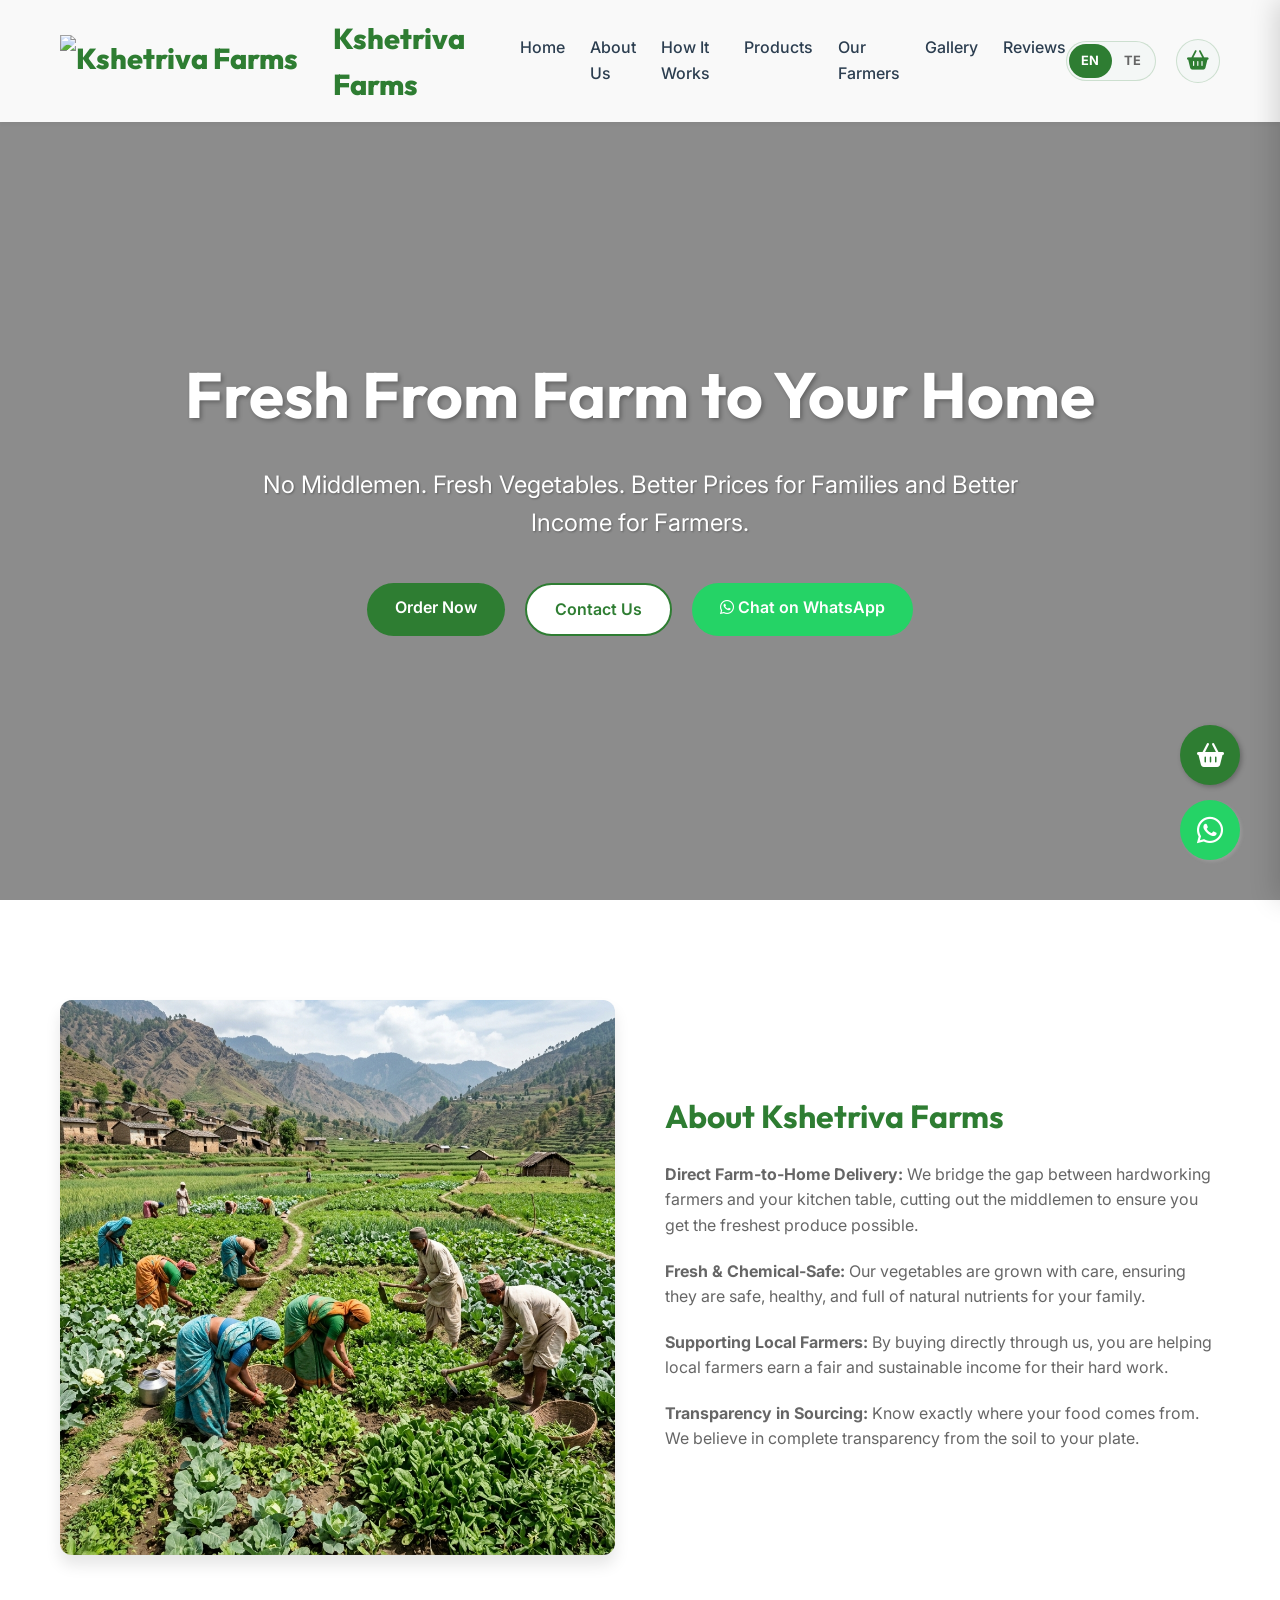
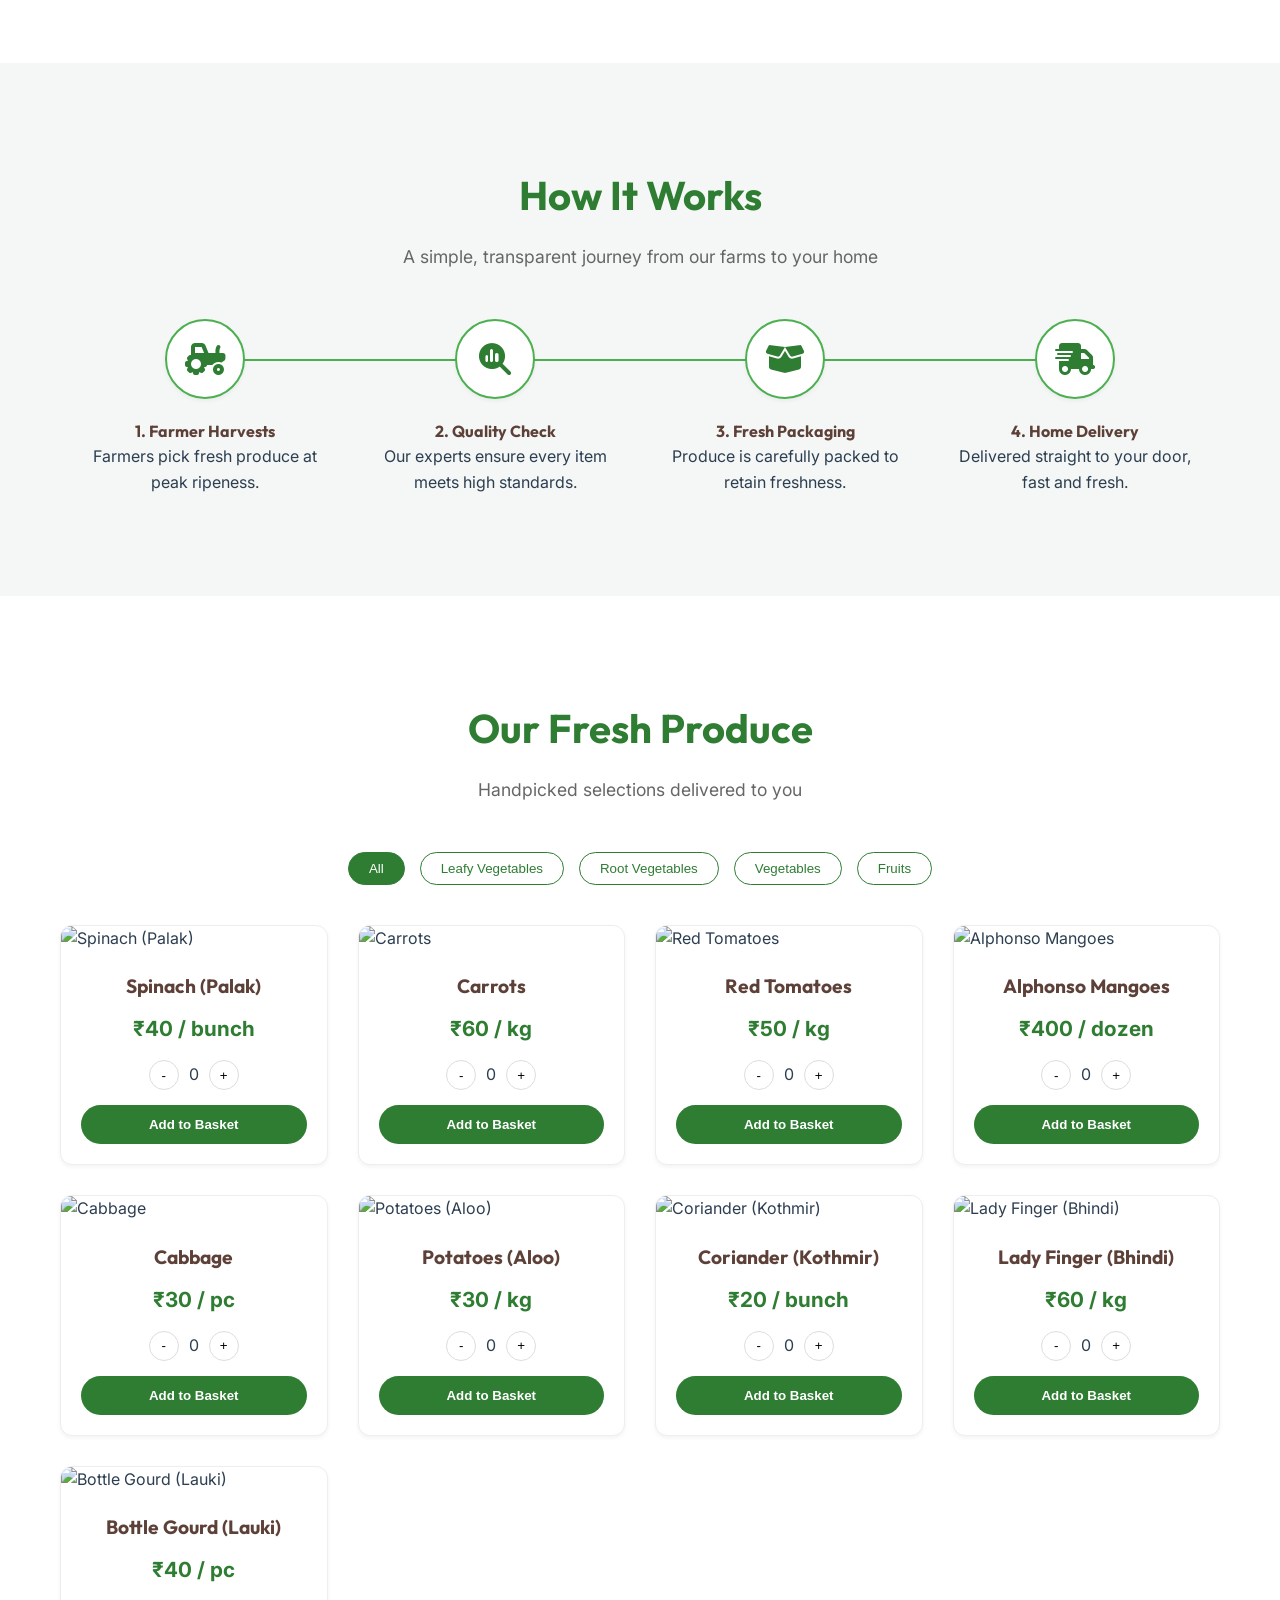
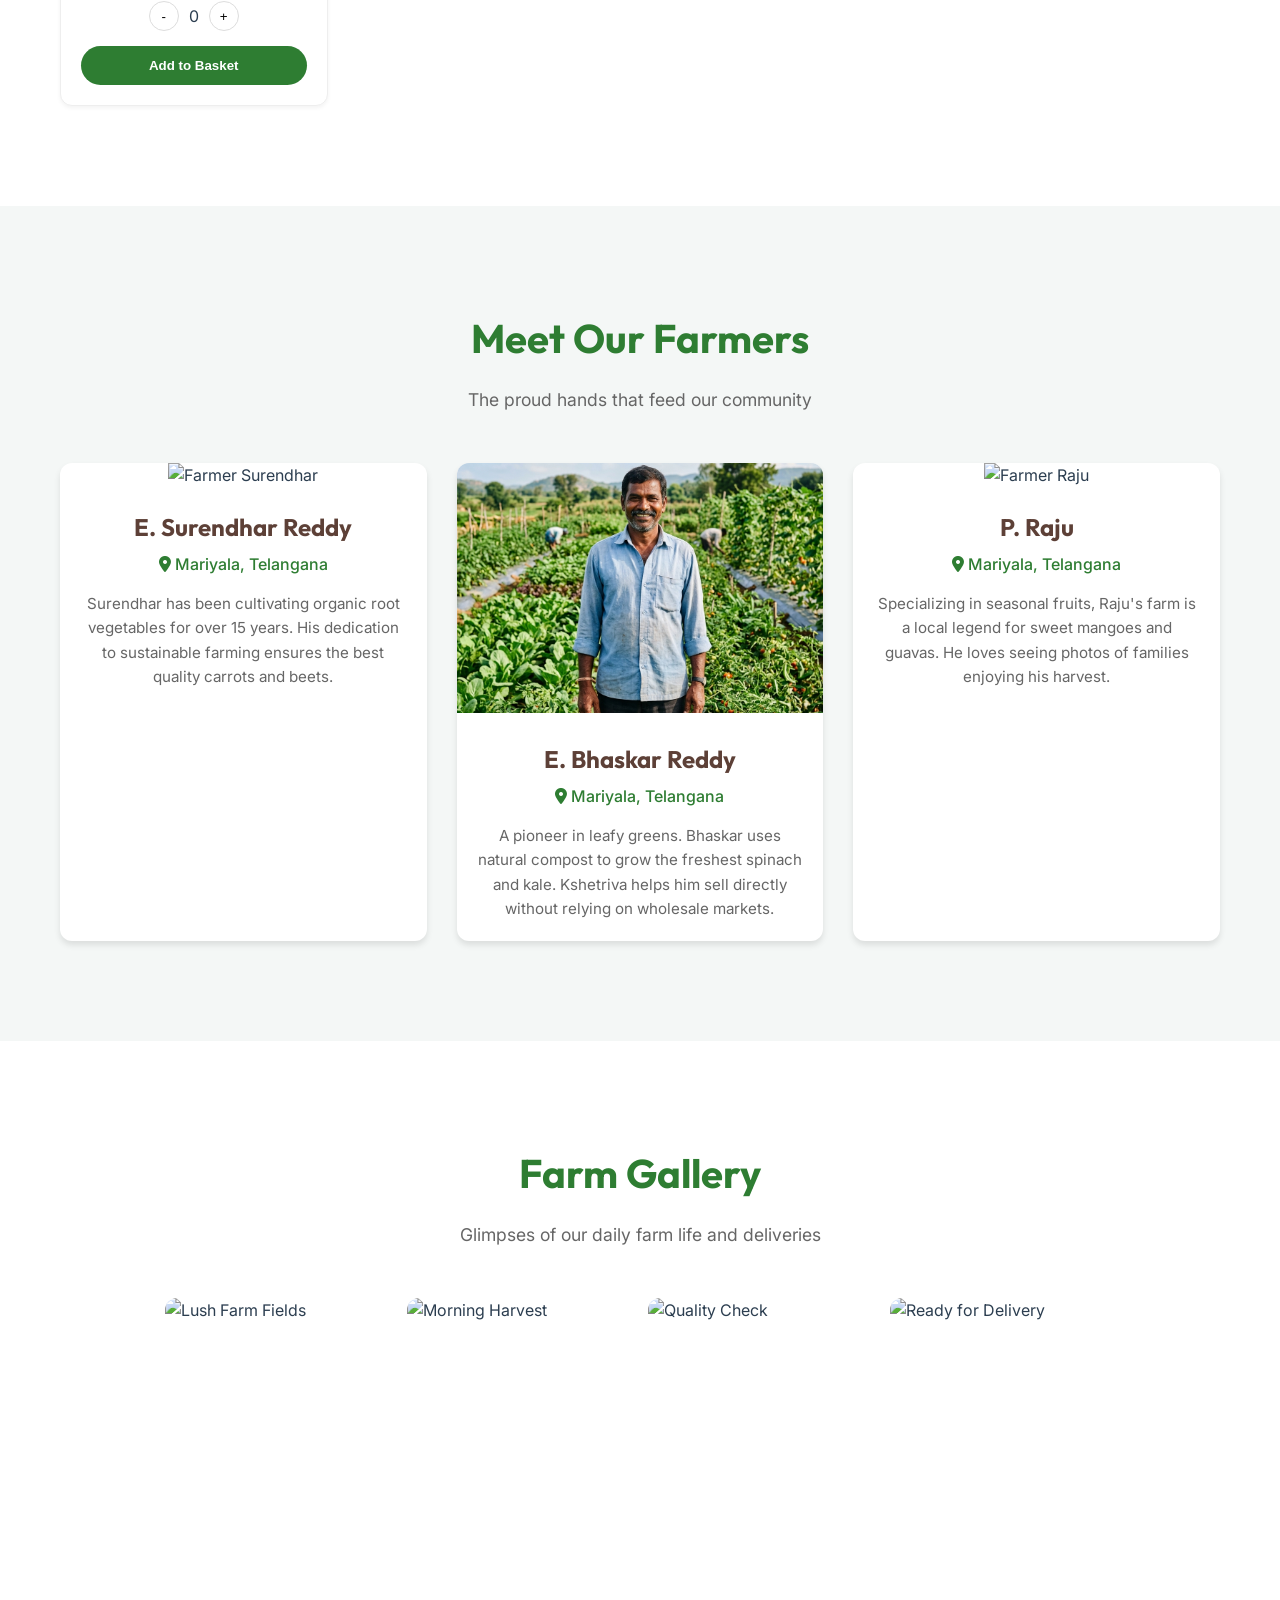
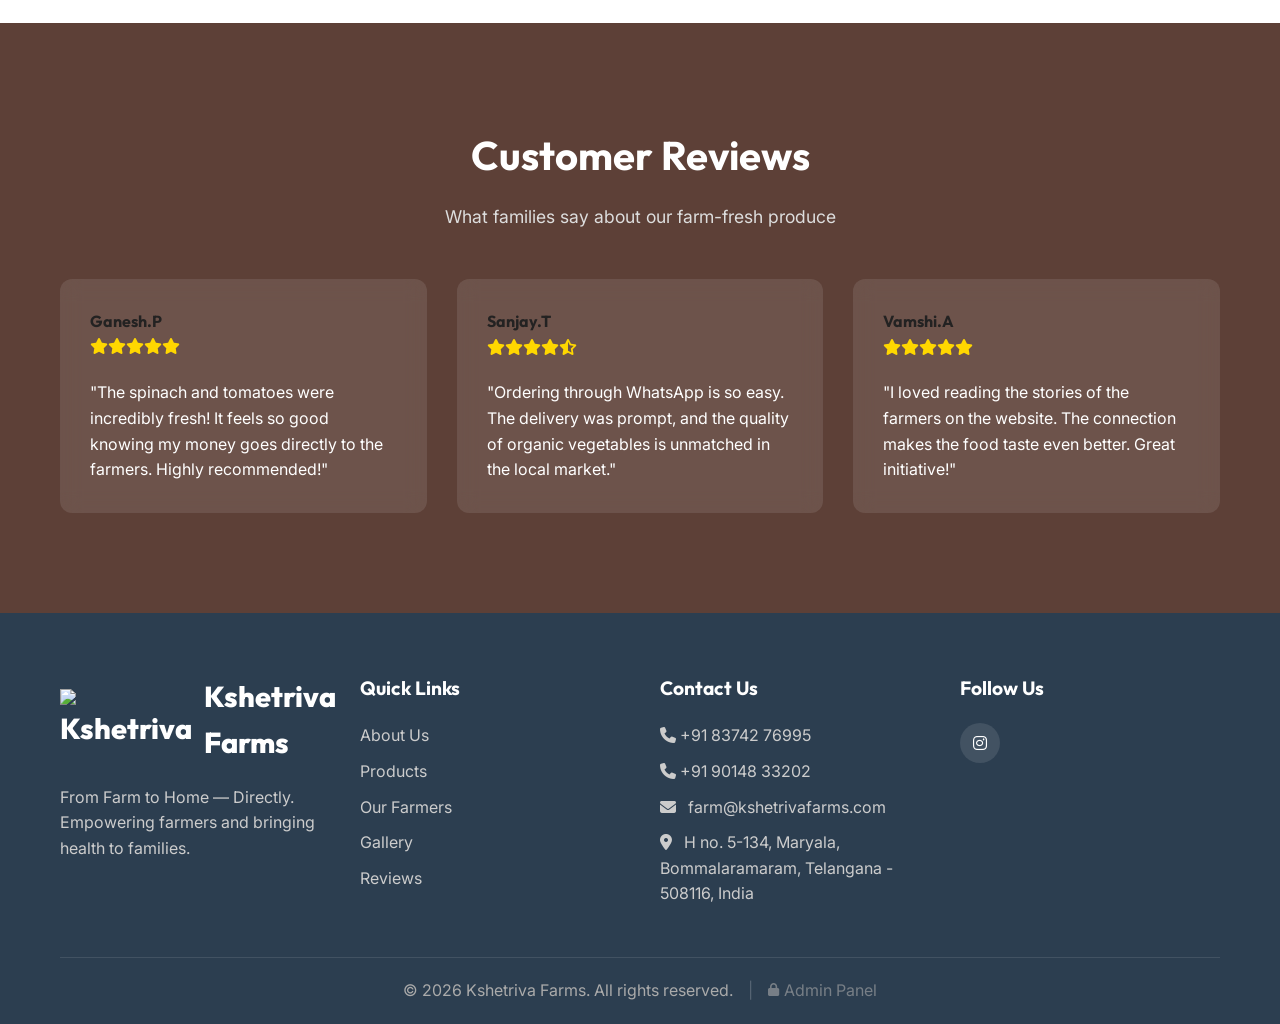
==== index.html @ 7d10eb0c "Fix category translations, update Telugu farmer bios, fix review layout, and add realistic About ima" ====
<!DOCTYPE html>
<html lang="en">

<head>
    <meta charset="UTF-8">
    <meta name="viewport" content="width=device-width, initial-scale=1.0">
    <title>Kshetriva Farms | Fresh From Farm to Your Home</title>
    <meta name="description"
        content="Direct farm-to-home delivery of fresh vegetables without middlemen. Better prices for families and better income for farmers.">

    <!-- Google Fonts -->
    <link rel="preconnect" href="https://fonts.googleapis.com">
    <link rel="preconnect" href="https://fonts.gstatic.com" crossorigin>
    <link
        href="https://fonts.googleapis.com/css2?family=Inter:wght@400;500;600&family=Outfit:wght@400;700;800&display=swap"
        rel="stylesheet">

    <!-- Font Awesome for Icons -->
    <link rel="stylesheet" href="https://cdnjs.cloudflare.com/ajax/libs/font-awesome/6.4.0/css/all.min.css">

    <!-- Custom CSS -->
    <link rel="stylesheet" href="styles.css?v=1.5">
    <link rel="icon" type="image/png" href="images/favicon.png">
</head>

<body>

    <!-- Navigation Bar -->
    <nav class="navbar" id="navbar">
        <div class="container">
            <a href="#" class="logo">
                <img src="images/logo_nav.webp" alt="Kshetriva Farms Logo" class="logo-img">
                <span>Kshetriva Farms</span>
            </a>
            <div class="nav-links" id="navLinks">
                <a href="#home">Home</a>
                <a href="#about">About Us</a>
                <a href="#how-it-works">How It Works</a>
                <a href="#products">Products</a>
                <a href="#farmers">Our Farmers</a>
                <a href="#gallery">Gallery</a>
                <a href="#reviews">Reviews</a>
            </div>
            <div class="nav-actions">
                <div class="lang-toggle" id="langToggle" title="Switch Language / భాష మార్చండి">
                    <span class="lang-option active" id="langOptEn">EN</span>
                    <span class="lang-option" id="langOptTe">TE</span>
                    <div class="lang-slider"></div>
                </div>
                <button class="cart-btn" id="cartBtn" title="View Cart">
                    <i class="fa-solid fa-shopping-basket"></i>
                    <span class="cart-badge" id="cartBadge">0</span>
                </button>
                <button class="mobile-menu-btn" id="mobileBtn">
                    <i class="fa-solid fa-bars"></i>
                </button>
            </div>
        </div>
    </nav>

    <!-- Hero Section -->
    <section class="hero" id="home">
        <video autoplay loop muted playsinline class="hero-video">
            <source src="videos/bg-video.mp4" type="video/mp4">
            Your browser does not support the video tag.
        </video>
        <div class="hero-overlay"></div>
        <div class="container hero-content">
            <h1>Fresh From Farm to Your Home</h1>
            <p>No Middlemen. Fresh Vegetables. Better Prices for Families and Better Income for Farmers.</p>
            <div class="hero-btns">
                <a href="#products" class="btn btn-primary">Order Now</a>
                <a href="#footer" class="btn btn-secondary">Contact Us</a>
                <a href="https://wa.me/918374276995?text=Hello%20Kshetriva%20Farms,%20I%20want%20to%20place%20an%20order."
                    target="_blank" class="btn btn-whatsapp"><i class="fa-brands fa-whatsapp"></i> Chat on WhatsApp</a>
            </div>
        </div>
    </section>

    <!-- About Section -->
    <section class="about" id="about">
        <div class="container about-content">
            <div class="about-image">
                <img src="images/about_farm_wide.png"
                    alt="Farmers Working in Kshetriva Farm">
            </div>
            <div class="about-text">
                <h3 class="section-title" style="text-align: left;">About Kshetriva Farms</h3>
                <p><strong>Direct Farm-to-Home Delivery:</strong> We bridge the gap between hardworking farmers and your
                    kitchen table, cutting out the middlemen to ensure you get the freshest produce possible.</p>
                <p><strong>Fresh & Chemical-Safe:</strong> Our vegetables are grown with care, ensuring they are safe,
                    healthy, and full of natural nutrients for your family.</p>
                <p><strong>Supporting Local Farmers:</strong> By buying directly through us, you are helping local
                    farmers earn a fair and sustainable income for their hard work.</p>
                <p><strong>Transparency in Sourcing:</strong> Know exactly where your food comes from. We believe in
                    complete transparency from the soil to your plate.</p>
            </div>
        </div>
    </section>

    <!-- How It Works -->
    <section class="how-it-works" id="how-it-works">
        <div class="container">
            <h2 class="section-title">How It Works</h2>
            <p class="section-subtitle">A simple, transparent journey from our farms to your home</p>

            <div class="steps-container">
                <div class="step">
                    <div class="step-icon"><i class="fa-solid fa-tractor"></i></div>
                    <h4>1. Farmer Harvests</h4>
                    <p>Farmers pick fresh produce at peak ripeness.</p>
                </div>
                <div class="step">
                    <div class="step-icon"><i class="fa-solid fa-magnifying-glass-chart"></i></div>
                    <h4>2. Quality Check</h4>
                    <p>Our experts ensure every item meets high standards.</p>
                </div>
                <div class="step">
                    <div class="step-icon"><i class="fa-solid fa-box-open"></i></div>
                    <h4>3. Fresh Packaging</h4>
                    <p>Produce is carefully packed to retain freshness.</p>
                </div>
                <div class="step">
                    <div class="step-icon"><i class="fa-solid fa-truck-fast"></i></div>
                    <h4>4. Home Delivery</h4>
                    <p>Delivered straight to your door, fast and fresh.</p>
                </div>
            </div>
        </div>
    </section>

    <!-- Products Section -->
    <section class="products" id="products">
        <div class="container">
            <h2 class="section-title">Our Fresh Produce</h2>
            <p class="section-subtitle">Handpicked selections delivered to you</p>

            <div class="category-filter">
                <button class="filter-btn active" data-filter="all">All</button>
                <button class="filter-btn" data-filter="leafy">Leafy Vegetables</button>
                <button class="filter-btn" data-filter="root">Root Vegetables</button>
                <!-- <button class="filter-btn" data-filter="seasonal">Seasonal</button> -->
                <button class="filter-btn" data-filter="vegetables">Vegetables</button>
                <button class="filter-btn" data-filter="fruits">Fruits</button>
            </div>

            <div class="product-grid" id="productGrid">
                <!-- Products injected via JS -->
            </div>
        </div>
    </section>

    <!-- Meet Our Farmers Section -->
    <section class="farmers" id="farmers">
        <div class="container">
            <h2 class="section-title">Meet Our Farmers</h2>
            <p class="section-subtitle">The proud hands that feed our community</p>

            <div class="farmer-grid">
                <div class="farmer-card">
                    <img src="images/farmer_ramesh.webp" alt="Farmer Surendhar" class="farmer-img">
                    <div class="farmer-info">
                        <h4>E. Surendhar Reddy</h4>
                        <p class="farmer-location"><i class="fa-solid fa-location-dot"></i> Mariyala, Telangana</p>
                        <p class="farmer-story">Surendhar has been cultivating organic root vegetables for over 15 years.
                            His dedication to sustainable farming ensures the best quality carrots and beets.</p>
                    </div>
                </div>
                <div class="farmer-card">
                    <img src="images/farmer_bhaskar.png" alt="Farmer Bhaskar" class="farmer-img">
                    <div class="farmer-info">
                        <h4>E. Bhaskar Reddy</h4>
                        <p class="farmer-location"><i class="fa-solid fa-location-dot"></i> Mariyala, Telangana</p>
                        <p class="farmer-story">A pioneer in leafy greens. Bhaskar uses natural compost to grow the
                            freshest spinach and kale. Kshetriva helps him sell directly without relying on wholesale
                            markets.</p>
                    </div>
                </div>
                <div class="farmer-card">
                    <img src="images/farmer_ashok.webp" alt="Farmer Raju" class="farmer-img">
                    <div class="farmer-info">
                        <h4>P. Raju</h4>
                        <p class="farmer-location"><i class="fa-solid fa-location-dot"></i> Mariyala, Telangana</p>
                        <p class="farmer-story">Specializing in seasonal fruits, Raju's farm is a local legend for
                            sweet mangoes and guavas. He loves seeing photos of families enjoying his harvest.</p>
                    </div>
                </div>
            </div>
        </div>
    </section>

    <!-- Gallery Section -->
    <section class="gallery" id="gallery">
        <div class="container">
            <h2 class="section-title">Farm Gallery</h2>
            <p class="section-subtitle">Glimpses of our daily farm life and deliveries</p>

            <div class="gallery-grid">
                <div class="gallery-item">
                    <img src="images/farm_field.webp" alt="Lush Farm Fields">
                    <div class="gallery-overlay">
                        <h4>Lush Fields</h4>
                    </div>
                </div>
                <div class="gallery-item">
                    <img src="images/harvesting.webp" alt="Morning Harvest">
                    <div class="gallery-overlay">
                        <h4>Morning Harvest</h4>
                    </div>
                </div>
                <div class="gallery-item">
                    <img src="images/quality_check.webp" alt="Quality Check">
                    <div class="gallery-overlay">
                        <h4>Quality Check</h4>
                    </div>
                </div>
                <div class="gallery-item">
                    <img src="images/delivery_box.webp" alt="Ready for Delivery">
                    <div class="gallery-overlay">
                        <h4>Ready for Delivery</h4>
                    </div>
                </div>
            </div>
        </div>
    </section>

    <!-- Reviews Section -->
    <section class="reviews" id="reviews">
        <div class="container">
            <h2 class="section-title">Customer Reviews</h2>
            <p class="section-subtitle" style="color: #ddd;">What families say about our farm-fresh produce</p>

            <div class="review-grid">
                <div class="review-card">
                    <div class="review-header">
                        <div class="review-header-name">
                            <h4>Ganesh.P</h4>
                            <div class="stars">
                                <i class="fa-solid fa-star"></i><i class="fa-solid fa-star"></i><i
                                    class="fa-solid fa-star"></i><i class="fa-solid fa-star"></i><i
                                    class="fa-solid fa-star"></i>
                            </div>
                        </div>
                    </div>
                    <p>"The spinach and tomatoes were incredibly fresh! It feels so good knowing my money goes directly
                        to the farmers. Highly recommended!"</p>
                </div>
                <div class="review-card">
                    <div class="review-header">
                        <div class="review-header-name">
                            <h4>Sanjay.T</h4>
                            <div class="stars">
                                <i class="fa-solid fa-star"></i><i class="fa-solid fa-star"></i><i
                                    class="fa-solid fa-star"></i><i class="fa-solid fa-star"></i><i
                                    class="fa-solid fa-star-half-stroke"></i>
                            </div>
                        </div>
                    </div>
                    <p>"Ordering through WhatsApp is so easy. The delivery was prompt, and the quality of organic
                        vegetables is unmatched in the local market."</p>
                </div>
                <div class="review-card">
                    <div class="review-header">
                        <div class="review-header-name">
                            <h4>Vamshi.A</h4>
                            <div class="stars">
                                <i class="fa-solid fa-star"></i><i class="fa-solid fa-star"></i><i
                                    class="fa-solid fa-star"></i><i class="fa-solid fa-star"></i><i
                                    class="fa-solid fa-star"></i>
                            </div>
                        </div>
                    </div>
                    <p>"I loved reading the stories of the farmers on the website. The connection makes the food taste
                        even better. Great initiative!"</p>
                </div>
            </div>
        </div>
    </section>

    <!-- Footer -->
    <footer id="footer">
        <div class="container">
            <div class="footer-grid">
                <div class="footer-col">
                    <a href="#" class="logo" style="color: white; margin-bottom: 20px;">
                        <img src="images/logo_nav.webp" alt="Kshetriva Farms Logo" class="logo-img footer-logo-img">
                        <span>Kshetriva Farms</span>
                    </a>
                    <p style="color: #ccc;">From Farm to Home — Directly. Empowering farmers and bringing health to
                        families.</p>
                </div>
                <div class="footer-col">
                    <h4>Quick Links</h4>
                    <ul>
                        <li><a href="#about">About Us</a></li>
                        <li><a href="#products">Products</a></li>
                        <li><a href="#farmers">Our Farmers</a></li>
                        <li><a href="#gallery">Gallery</a></li>
                        <li><a href="#reviews">Reviews</a></li>
                    </ul>
                </div>
                <div class="footer-col">
                    <h4>Contact Us</h4>
                    <ul style="color: #ccc;">
                        <li style="margin-bottom: 10px;"><i class="fa-solid fa-phone"></i> +91 83742 76995</li>
                        <li style="margin-bottom: 10px;"><i class="fa-solid fa-phone"></i> +91 90148 33202</li>
                        <li style="margin-bottom: 10px;"><a href="mailto:farm@kshetrivafarms.com" id="emailContactBtn"
                                style="margin-right: 8px;"><i class="fa-solid fa-envelope"></i></a>
                            farm@kshetrivafarms.com</li>
                        <li style="margin-bottom: 10px;"><a href="https://maps.app.goo.gl/3hkokYQueuyNkXwh9"
                                target="_blank" style="margin-right: 8px;"><i class="fa-solid fa-location-dot"></i></a>
                            H no. 5-134, Maryala, Bommalaramaram, Telangana - 508116, India</li>
                    </ul>
                </div>
                <div class="footer-col">
                    <h4>Follow Us</h4>
                    <div class="social-links">
                        <a href="https://www.instagram.com/kshetrivafarms?igsh=dGV5d3I2d2Rhc2t2" target="_blank"><i
                                class="fa-brands fa-instagram"></i></a>
                    </div>
                </div>
            </div>
            <div class="footer-bottom"
                style="display: flex; justify-content: center; align-items: center; gap: 15px; flex-wrap: wrap; padding-top: 20px; border-top: 1px solid rgba(255, 255, 255, 0.1);">
                <p id="copyrightText" style="margin: 0;">&copy; 2026 Kshetriva Farms. All rights reserved.</p>
                <span style="color: rgba(255,255,255,0.2);">|</span>
                <a href="#admin" id="adminLink"
                    style="opacity: 0.6; transition: var(--transition); cursor: pointer; display: inline-flex; align-items: center; gap: 5px;"><i
                        class="fa-solid fa-lock" style="font-size: 0.8rem;"></i>Admin Panel</a>
            </div>
        </div>
    </footer>

    <!-- Floating Cart Button -->
    <button class="cart-float" id="cartFloatBtn" title="View Basket">
        <i class="fa-solid fa-shopping-basket"></i>
        <span class="cart-badge-float" id="cartBadgeFloat">0</span>
    </button>

    <!-- WhatsApp Floating Button -->
    <a href="https://wa.me/918374276995?text=Hello%20Kshetriva%20Farms,%20I%20want%20to%20place%20an%20order."
        class="whatsapp-float" target="_blank">
        <i class="fa-brands fa-whatsapp"></i>
    </a>

    <!-- Shopping Cart Drawer -->
    <div class="cart-drawer" id="cartDrawer">
        <div class="cart-drawer-header">
            <h3><i class="fa-solid fa-shopping-basket"></i> Your Basket</h3>
            <div class="cart-header-actions">
                <button class="clear-cart-btn" id="clearCartBtn" onclick="clearCart()">Clear All</button>
                <button class="close-cart-btn" id="closeCartBtn">&times;</button>
            </div>
        </div>
        <div class="cart-drawer-items" id="cartDrawerItems">
            <!-- Dynamically populated -->
        </div>
        <div class="cart-drawer-footer">
            <div class="cart-total-row">
                <span>Total:</span>
                <span id="cartTotalSum">₹0</span>
            </div>
            <button class="btn btn-whatsapp-order" id="whatsappOrderBtn">
                <i class="fa-brands fa-whatsapp"></i> Send Order on WhatsApp
            </button>
        </div>
    </div>
    <div class="cart-overlay" id="cartOverlay"></div>

    <!-- Custom Confirmation Modal -->
    <div class="confirm-modal" id="confirmModal">
        <div class="confirm-modal-content">
            <h3>Empty Your Basket?</h3>
            <p>Are you sure you want to clear all products from your basket?</p>
            <div class="confirm-modal-buttons">
                <button class="btn btn-secondary" id="cancelConfirmBtn">Cancel</button>
                <button class="btn btn-primary" id="acceptConfirmBtn"
                    style="background-color: #d32f2f; border-color: #d32f2f; color: white;">Clear All</button>
            </div>
        </div>
    </div>

    <!-- Toast Notification -->
    <div class="toast-notification" id="toastNotification">
        <i class="fa-solid fa-check-circle"></i> Email copied to clipboard!
    </div>

    <!-- Admin Login Modal Overlay -->
    <div class="admin-login-modal" id="adminLoginModal">
        <div class="admin-login-content">
            <button class="close-admin-login" id="closeAdminLoginBtn">&times;</button>
            <h3><i class="fa-solid fa-lock"></i> Admin Portal</h3>
            <p class="admin-subtitle">Enter credentials to manage Kshetriva Farms catalog</p>
            <form id="adminLoginForm" onsubmit="handleAdminLogin(event)">
                <div class="form-group" style="text-align: left; margin-bottom: 15px;">
                    <label for="adminEmail"
                        style="display: block; margin-bottom: 5px; font-weight: 600; font-size: 0.9rem;">Email
                        Address</label>
                    <input type="email" id="adminEmail" required placeholder="admin@kshetrivafarms.com"
                        style="width: 100%; padding: 10px; border-radius: 8px; border: 1px solid #ddd;">
                </div>
                <div class="form-group" style="text-align: left; margin-bottom: 15px;">
                    <label for="adminPassword"
                        style="display: block; margin-bottom: 5px; font-weight: 600; font-size: 0.9rem;">Password</label>
                    <input type="password" id="adminPassword" required placeholder="••••••••"
                        style="width: 100%; padding: 10px; border-radius: 8px; border: 1px solid #ddd;">
                </div>
                <div class="admin-login-error" id="adminLoginError"
                    style="color: #d32f2f; font-size: 0.85rem; margin-bottom: 10px; display: none;"></div>
                <button type="submit" class="btn btn-primary"
                    style="width: 100%; margin-top: 10px; border-radius: 8px;">Login to Dashboard</button>
            </form>
        </div>
    </div>

    <!-- Admin Dashboard Overlay Panel -->
    <div class="admin-dashboard-overlay" id="adminDashboardOverlay">
        <div class="admin-dashboard-container">
            <header class="admin-dash-header">
                <div class="admin-header-title">
                    <h2><i class="fa-solid fa-tractor"></i> Kshetriva Farms Admin</h2>
                    <span class="admin-badge">Live Inventory Portal</span>
                </div>
                <div class="admin-header-actions">
                    <button class="btn btn-primary" onclick="openProductFormModal()"
                        style="padding: 10px 20px; border-radius: 30px; font-size: 0.9rem;"><i
                            class="fa-solid fa-plus"></i> Add New Product</button>
                    <button class="btn btn-secondary" onclick="handleAdminLogout()" id="adminLogoutBtn"
                        style="padding: 10px 20px; border-radius: 30px; font-size: 0.9rem; border: 2px solid #888; color: #555;"><i
                            class="fa-solid fa-right-from-bracket"></i> Logout</button>
                    <button class="close-admin-dash" id="closeAdminDashBtn">&times;</button>
                </div>
            </header>

            <main class="admin-dash-main">
                <div class="admin-stats-row">
                    <div class="admin-stat-card">
                        <div class="stat-icon" style="color: var(--primary-color); background: rgba(46,125,50,0.1);"><i
                                class="fa-solid fa-carrot"></i></div>
                        <div class="stat-details">
                            <span class="stat-label">Total Products</span>
                            <h4 id="statTotalProducts">0</h4>
                        </div>
                    </div>
                    <div class="admin-stat-card">
                        <div class="stat-icon" style="color: var(--secondary-color); background: rgba(76,175,80,0.1);">
                            <i class="fa-solid fa-check-double"></i></div>
                        <div class="stat-details">
                            <span class="stat-label">In Stock</span>
                            <h4 id="statInStock">0</h4>
                        </div>
                    </div>
                    <div class="admin-stat-card">
                        <div class="stat-icon" style="color: #d32f2f; background: rgba(211,47,47,0.1);"><i
                                class="fa-solid fa-triangle-exclamation"></i></div>
                        <div class="stat-details">
                            <span class="stat-label">Out of Stock</span>
                            <h4 id="statOutOfStock">0</h4>
                        </div>
                    </div>
                </div>

                <div class="admin-table-container">
                    <table class="admin-products-table">
                        <thead>
                            <tr>
                                <th>Image</th>
                                <th>Product Name (EN / TE)</th>
                                <th>Category</th>
                                <th>Price & Unit</th>
                                <th>Stock Status</th>
                                <th>Actions</th>
                            </tr>
                        </thead>
                        <tbody id="adminProductsList">
                            <!-- Populated dynamically -->
                        </tbody>
                    </table>
                </div>
            </main>
        </div>
    </div>

    <!-- Add/Edit Product Modal Form -->
    <div class="product-form-modal" id="productFormModal">
        <div class="product-form-content">
            <button class="close-product-form" onclick="closeProductFormModal()">&times;</button>
            <h3 id="productFormTitle">Add New Product</h3>
            <form id="productEntryForm" onsubmit="saveProduct(event)">
                <input type="hidden" id="formProductId">

                <div class="form-row">
                    <div class="form-group">
                        <label for="prodNameEn">Product Name (English)</label>
                        <input type="text" id="prodNameEn" required placeholder="e.g. Fresh Spinach (Palak)">
                    </div>
                    <div class="form-group">
                        <label for="prodNameTe">Product Name (Telugu)</label>
                        <input type="text" id="prodNameTe" required placeholder="e.g. తాజా పాలకూర (పాలక్)">
                    </div>
                </div>

                <div class="form-row">
                    <div class="form-group">
                        <label for="prodCategory">Category</label>
                        <select id="prodCategory" required>
                            <option value="leafy">Leafy Vegetables</option>
                            <option value="root">Root Vegetables</option>
                            <option value="seasonal">Seasonal</option>
                            <option value="organic">Organic</option>
                            <option value="fruits">Fruits</option>
                        </select>
                    </div>
                    <div class="form-group">
                        <label for="prodUnit">Unit Type</label>
                        <select id="prodUnit" required>
                            <option value="bunch">bunch / కట్ట</option>
                            <option value="kg">kg / కిలో</option>
                            <option value="pc">pc / ముక్క / కాయ</option>
                            <option value="dozen">dozen / డజను</option>
                        </select>
                    </div>
                </div>

                <div class="form-row">
                    <div class="form-group">
                        <label for="prodPrice">Price (in ₹, e.g. 40)</label>
                        <input type="number" id="prodPrice" required placeholder="e.g. 40">
                    </div>
                    <div class="form-group">
                        <label for="prodImageUrl">Image Sourcing Path / URL</label>
                        <input type="text" id="prodImageUrl" required placeholder="e.g. images/spinach.webp">
                    </div>
                </div>

                <div class="form-group-stock"
                    style="display: flex; align-items: center; gap: 10px; margin-top: 15px; text-align: left;">
                    <label for="prodInStock"
                        style="font-weight: 600; font-size: 0.95rem; cursor: pointer; user-select: none;">Available in
                        Stock:</label>
                    <label class="stock-toggle">
                        <input type="checkbox" id="prodInStock" checked>
                        <span class="stock-slider"></span>
                    </label>
                </div>

                <div class="product-form-buttons"
                    style="display: flex; justify-content: flex-end; gap: 15px; margin-top: 25px;">
                    <button type="button" class="btn btn-secondary" onclick="closeProductFormModal()"
                        style="border: 2px solid #888; color: #555; border-radius: 20px;">Cancel</button>
                    <button type="submit" class="btn btn-primary" id="saveProductBtn" style="border-radius: 20px;">Save
                        Product</button>
                </div>
            </form>
        </div>
    </div>

    <!-- Firebase SDK compat libraries -->
    <script src="https://www.gstatic.com/firebasejs/10.8.0/firebase-app-compat.js"></script>
    <script src="https://www.gstatic.com/firebasejs/10.8.0/firebase-auth-compat.js"></script>
    <script src="https://www.gstatic.com/firebasejs/10.8.0/firebase-firestore-compat.js"></script>

    <!-- Custom Script -->
    <script src="script.js?v=1.5"></script>
</body>

</html>
---- styles.css ----
:root {
  --primary-color: #2e7d32;
  --secondary-color: #4caf50;
  --accent-color: #f57c00;
  --earthy-brown: #5d4037;
  --text-dark: #2c3e50;
  --text-light: #666666;
  --bg-white: #ffffff;
  --bg-light: #f4f7f6;
  --shadow-sm: 0 2px 4px rgba(0, 0, 0, 0.05);
  --shadow-md: 0 4px 6px rgba(0, 0, 0, 0.1);
  --shadow-lg: 0 10px 15px rgba(0, 0, 0, 0.1);
  --transition: all 0.3s ease;
  --border-radius: 12px;
}

* {
  margin: 0;
  padding: 0;
  box-sizing: border-box;
}

body {
  font-family: 'Inter', sans-serif;
  color: var(--text-dark);
  background-color: var(--bg-white);
  line-height: 1.6;
  overflow-x: hidden;
}

h1,
h2,
h3,
h4,
h5,
h6 {
  font-family: 'Outfit', sans-serif;
  font-weight: 700;
  color: var(--earthy-brown);
}

a {
  text-decoration: none;
  color: inherit;
}

ul {
  list-style: none;
}

/* Utilities */
.container {
  max-width: 1200px;
  margin: 0 auto;
  padding: 0 20px;
}

.section-title {
  text-align: center;
  font-size: 2.5rem;
  margin-bottom: 1rem;
  color: var(--primary-color);
}

.section-subtitle {
  text-align: center;
  color: var(--text-light);
  margin-bottom: 3rem;
  font-size: 1.1rem;
}

.btn {
  display: inline-block;
  padding: 12px 28px;
  border-radius: 30px;
  font-weight: 600;
  cursor: pointer;
  transition: var(--transition);
  border: none;
  text-align: center;
}

.btn-primary {
  background-color: var(--primary-color);
  color: white;
}

.btn-primary:hover {
  background-color: var(--secondary-color);
  transform: translateY(-2px);
  box-shadow: var(--shadow-md);
}

.btn-secondary {
  background-color: white;
  color: var(--primary-color);
  border: 2px solid var(--primary-color);
}

.btn-secondary:hover {
  background-color: var(--primary-color);
  color: white;
  transform: translateY(-2px);
}

.btn-whatsapp {
  background-color: #25D366;
  color: white;
}

.btn-whatsapp:hover {
  background-color: #128C7E;
  transform: translateY(-2px);
  box-shadow: var(--shadow-md);
}

/* Navigation */
.navbar {
  position: fixed;
  top: 0;
  width: 100%;
  background-color: rgba(255, 255, 255, 0.95);
  backdrop-filter: blur(10px);
  z-index: 1000;
  box-shadow: var(--shadow-sm);
  padding: 15px 0;
  transition: var(--transition);
}

.navbar .container {
  display: flex;
  justify-content: space-between;
  align-items: center;
}

.logo {
  font-family: 'Outfit', sans-serif;
  font-size: 1.8rem;
  font-weight: 800;
  color: var(--primary-color);
  display: flex;
  align-items: center;
  gap: 12px;
}

.logo-img {
  height: 52px;
  width: auto;
  object-fit: contain;
  transition: var(--transition);
}

.logo:hover .logo-img {
  transform: scale(1.08) rotate(5deg);
}

.footer-logo-img {
  height: 60px;
}

.nav-links {
  display: flex;
  gap: 25px;
}

.nav-links a {
  font-weight: 500;
  color: var(--text-dark);
  transition: var(--transition);
}

.nav-links a:hover {
  color: var(--primary-color);
}

.mobile-menu-btn {
  display: none;
  font-size: 1.5rem;
  color: var(--primary-color);
  cursor: pointer;
  background: none;
  border: none;
}

/* Hero Section */
.hero {
  position: relative;
  min-height: 100vh;
  display: flex;
  align-items: center;
  color: white;
  text-align: center;
  padding-top: 80px;
  overflow: hidden;
}

.hero-video {
  position: absolute;
  top: 0;
  left: 0;
  width: 100%;
  height: 100%;
  z-index: 1;
  object-fit: cover;
  object-position: center;
}

.hero-overlay {
  position: absolute;
  top: 0;
  left: 0;
  width: 100%;
  height: 100%;
  background: rgba(0, 0, 0, 0.45);
  z-index: 2;
}

.hero-content {
  position: relative;
  z-index: 3;
  width: 100%;
}

.hero h1 {
  font-size: 4rem;
  color: white;
  margin-bottom: 20px;
  text-shadow: 2px 2px 4px rgba(0, 0, 0, 0.3);
}

.hero p {
  font-size: 1.5rem;
  margin-bottom: 40px;
  max-width: 800px;
  margin-left: auto;
  margin-right: auto;
  text-shadow: 1px 1px 2px rgba(0, 0, 0, 0.3);
}

.hero-btns {
  display: flex;
  gap: 20px;
  justify-content: center;
}

/* About Section */
.about {
  padding: 100px 0;
  background-color: var(--bg-white);
}

.about-content {
  display: grid;
  grid-template-columns: 1fr 1fr;
  gap: 50px;
  align-items: center;
}

.about-text h3 {
  font-size: 2rem;
  margin-bottom: 20px;
}

.about-text p {
  margin-bottom: 20px;
  color: var(--text-light);
}

.about-image img {
  width: 100%;
  border-radius: var(--border-radius);
  box-shadow: var(--shadow-lg);
}

/* How It Works */
.how-it-works {
  padding: 100px 0;
  background-color: var(--bg-light);
}

.steps-container {
  display: flex;
  justify-content: space-between;
  text-align: center;
  position: relative;
}

.steps-container::before {
  content: '';
  position: absolute;
  top: 40px;
  left: 10%;
  right: 10%;
  height: 2px;
  background-color: var(--secondary-color);
  z-index: 1;
}

.step {
  position: relative;
  z-index: 2;
  flex: 1;
  padding: 0 20px;
}

.step-icon {
  width: 80px;
  height: 80px;
  background-color: white;
  border: 2px solid var(--secondary-color);
  border-radius: 50%;
  display: flex;
  justify-content: center;
  align-items: center;
  margin: 0 auto 20px;
  font-size: 2rem;
  color: var(--primary-color);
  box-shadow: var(--shadow-sm);
  transition: var(--transition);
}

.step:hover .step-icon {
  transform: scale(1.1);
  background-color: var(--primary-color);
  color: white;
}

/* Products */
.products {
  padding: 100px 0;
}

.category-filter {
  display: flex;
  justify-content: center;
  gap: 15px;
  margin-bottom: 40px;
  flex-wrap: wrap;
}

.filter-btn {
  padding: 8px 20px;
  border-radius: 20px;
  border: 1px solid var(--primary-color);
  background: white;
  color: var(--primary-color);
  cursor: pointer;
  transition: var(--transition);
}

.filter-btn.active,
.filter-btn:hover {
  background: var(--primary-color);
  color: white;
}

.product-grid {
  display: grid;
  grid-template-columns: repeat(auto-fill, minmax(250px, 1fr));
  gap: 30px;
}

.product-card {
  background: white;
  border-radius: var(--border-radius);
  overflow: hidden;
  box-shadow: var(--shadow-sm);
  transition: var(--transition);
  border: 1px solid #eee;
}

.product-card:hover {
  transform: translateY(-5px);
  box-shadow: var(--shadow-lg);
}

.product-img {
  width: 100%;
  height: 200px;
  object-fit: cover;
}

.product-info {
  padding: 20px;
  text-align: center;
}

.product-title {
  font-size: 1.2rem;
  margin-bottom: 10px;
}

.product-price {
  color: var(--primary-color);
  font-weight: 700;
  font-size: 1.3rem;
  margin-bottom: 15px;
}

.quantity-selector {
  display: flex;
  align-items: center;
  justify-content: center;
  gap: 10px;
  margin-bottom: 15px;
}

.qty-btn {
  width: 30px;
  height: 30px;
  border-radius: 50%;
  border: 1px solid #ddd;
  background: white;
  cursor: pointer;
}

.product-card .btn {
  width: 100%;
}

/* Farmers */
.farmers {
  padding: 100px 0;
  background-color: var(--bg-light);
}

.farmer-grid {
  display: grid;
  grid-template-columns: repeat(auto-fit, minmax(300px, 1fr));
  gap: 30px;
}

.farmer-card {
  background: white;
  border-radius: var(--border-radius);
  overflow: hidden;
  box-shadow: var(--shadow-md);
  text-align: center;
}

.farmer-img {
  width: 100%;
  height: 250px;
  object-fit: cover;
}

.farmer-info {
  padding: 20px;
}

.farmer-info h4 {
  font-size: 1.5rem;
  margin-bottom: 5px;
}

.farmer-location {
  color: var(--primary-color);
  font-weight: 500;
  margin-bottom: 15px;
}

.farmer-story {
  color: var(--text-light);
  font-size: 0.95rem;
}

/* Gallery */
.gallery {
  padding: 100px 0;
}

.gallery-grid {
  display: grid;
  grid-template-columns: repeat(4, 1fr);
  gap: 16px;
  max-width: 950px;
  margin: 0 auto;
}

.gallery-item {
  position: relative;
  overflow: hidden;
  border-radius: var(--border-radius);
  aspect-ratio: 1 / 1;
}

.gallery-item img {
  width: 100%;
  height: 100%;
  object-fit: cover;
  transition: transform 0.5s ease;
}

.gallery-item:hover img {
  transform: scale(1.1);
}

.gallery-overlay {
  position: absolute;
  top: 0;
  left: 0;
  right: 0;
  bottom: 0;
  background: rgba(46, 125, 50, 0.7);
  color: white;
  display: flex;
  align-items: center;
  justify-content: center;
  opacity: 0;
  transition: var(--transition);
}

.gallery-overlay h4 {
  font-family: 'Outfit', sans-serif;
  font-weight: 700;
  color: #d7d4d4;
}

.gallery-item:hover .gallery-overlay {
  opacity: 1;
}

/* Reviews */
.reviews {
  padding: 100px 0;
  background-color: var(--earthy-brown);
  color: white;
}

.reviews .section-title {
  color: white;
}

.review-grid {
  display: grid;
  grid-template-columns: repeat(auto-fit, minmax(300px, 1fr));
  gap: 30px;
}

.review-card {
  background: rgba(255, 255, 255, 0.1);
  padding: 30px;
  border-radius: var(--border-radius);
  backdrop-filter: blur(10px);
}

.review-header {
  display: flex;
  align-items: center;
  gap: 15px;
  margin-bottom: 20px;
}

.review-header-name h4 {
  font-family: 'Outfit', sans-serif;
  font-weight: 700;
  color: #232222;
}

.review-img {
  width: 60px;
  height: 60px;
  border-radius: 50%;
  object-fit: cover;
}

.stars {
  color: #FFD700;
}

/* Footer */
footer {
  background-color: var(--text-dark);
  color: white;
  padding: 60px 0 20px;
}

.footer-grid {
  display: grid;
  grid-template-columns: repeat(auto-fit, minmax(250px, 1fr));
  gap: 40px;
  margin-bottom: 40px;
}

.footer-col h4 {
  color: white;
  font-size: 1.2rem;
  margin-bottom: 20px;
}

.footer-col ul li {
  margin-bottom: 10px;
}

.footer-col ul li a {
  color: #ccc;
  transition: var(--transition);
}

.footer-col ul li a:hover {
  color: var(--primary-color);
}

.social-links {
  display: flex;
  gap: 15px;
}

.social-links a {
  width: 40px;
  height: 40px;
  background: rgba(255, 255, 255, 0.1);
  display: flex;
  align-items: center;
  justify-content: center;
  border-radius: 50%;
  transition: var(--transition);
}

.social-links a:hover {
  background: var(--primary-color);
}

.footer-bottom {
  text-align: center;
  padding-top: 20px;
  border-top: 1px solid rgba(255, 255, 255, 0.1);
  color: #aaa;
}

/* WhatsApp Floating Button */
.whatsapp-float {
  position: fixed;
  width: 60px;
  height: 60px;
  bottom: 40px;
  right: 40px;
  background-color: #25d366;
  color: #FFF;
  border-radius: 50px;
  text-align: center;
  font-size: 30px;
  box-shadow: 2px 2px 3px #999;
  z-index: 100;
  display: flex;
  align-items: center;
  justify-content: center;
  transition: var(--transition);
}

.whatsapp-float:hover {
  transform: scale(1.1);
  box-shadow: 0 5px 15px rgba(37, 211, 102, 0.4);
}

/* Floating Cart Button & Badge */
.cart-float {
  position: fixed;
  width: 60px;
  height: 60px;
  bottom: 115px; /* Placed exactly above the WhatsApp button */
  right: 40px;
  background-color: var(--primary-color);
  color: white;
  border-radius: 50%;
  border: none;
  font-size: 24px;
  box-shadow: 2px 2px 5px rgba(0,0,0,0.25);
  z-index: 100;
  display: flex;
  align-items: center;
  justify-content: center;
  cursor: pointer;
  transition: var(--transition);
}

.cart-float:hover {
  transform: scale(1.1);
  box-shadow: 0 5px 15px rgba(46, 125, 50, 0.4);
}

.cart-float.highlight {
  animation: cartBounce 0.6s cubic-bezier(0.175, 0.885, 0.32, 1.275);
  background-color: var(--accent-color) !important;
}

.cart-badge-float {
  position: absolute;
  top: -2px;
  right: -2px;
  background-color: var(--accent-color);
  color: white;
  font-size: 0.75rem;
  font-weight: 700;
  width: 22px;
  height: 22px;
  border-radius: 50%;
  display: flex;
  justify-content: center;
  align-items: center;
  border: 2px solid white;
}

/* Segmented Language Toggle Switch */
.lang-toggle {
  position: relative;
  background: var(--bg-light);
  border: 1px solid rgba(46, 125, 50, 0.2);
  height: 40px;
  width: 90px;
  border-radius: 20px;
  display: flex;
  align-items: center;
  justify-content: space-between;
  padding: 2px;
  cursor: pointer;
  user-select: none;
  overflow: hidden;
  transition: var(--transition);
}

.lang-toggle:hover {
  box-shadow: 0 4px 10px rgba(46, 125, 50, 0.15);
  transform: translateY(-1px);
}

.lang-option {
  flex: 1;
  text-align: center;
  font-size: 0.8rem;
  font-weight: 700;
  color: var(--text-light);
  z-index: 2;
  transition: color 0.3s ease;
  height: 100%;
  display: flex;
  align-items: center;
  justify-content: center;
}

.lang-option.active {
  color: white;
}

.lang-slider {
  position: absolute;
  top: 2px;
  left: 2px;
  width: 43px; /* Just under half of 90px */
  height: 34px; /* 40px height minus 6px padding */
  background-color: var(--primary-color);
  border-radius: 17px;
  z-index: 1;
  transition: transform 0.3s cubic-bezier(0.175, 0.885, 0.32, 1.275);
}

/* When Telugu is active, slide the green capsule to the right */
.lang-toggle.te-active .lang-slider {
  transform: translateX(43px);
}

/* Cart Button & Badge */
.cart-btn {
  position: relative;
  background: var(--bg-light);
  border: 1px solid rgba(46, 125, 50, 0.2);
  color: var(--primary-color);
  width: 44px;
  height: 44px;
  border-radius: 50%;
  display: flex;
  justify-content: center;
  align-items: center;
  font-size: 1.2rem;
  cursor: pointer;
  transition: var(--transition);
}

.cart-btn:hover {
  background: var(--primary-color);
  color: white;
  transform: scale(1.05);
}

@keyframes cartBounce {
  0% {
    transform: scale(1);
  }

  25% {
    transform: scale(1.35) rotate(-10deg);
    box-shadow: 0 0 15px rgba(245, 124, 0, 0.6);
  }

  50% {
    transform: scale(0.9) rotate(8deg);
  }

  75% {
    transform: scale(1.15) rotate(-4deg);
  }

  100% {
    transform: scale(1);
  }
}

.cart-btn.highlight {
  animation: cartBounce 0.6s cubic-bezier(0.175, 0.885, 0.32, 1.275);
  background-color: var(--accent-color) !important;
  color: white !important;
  border-color: var(--accent-color) !important;
}

.cart-badge {
  position: absolute;
  top: -5px;
  right: -5px;
  background-color: var(--accent-color);
  color: white;
  font-size: 0.75rem;
  font-weight: 700;
  width: 20px;
  height: 20px;
  border-radius: 50%;
  display: flex;
  justify-content: center;
  align-items: center;
  border: 2px solid white;
}

.nav-actions {
  display: flex;
  align-items: center;
  gap: 20px;
}

/* Cart Drawer Panel */
.cart-drawer {
  position: fixed;
  top: 0;
  right: -400px;
  width: 400px;
  height: 100vh;
  background: white;
  box-shadow: -5px 0 25px rgba(0, 0, 0, 0.15);
  z-index: 2000;
  display: flex;
  flex-direction: column;
  transition: right 0.4s cubic-bezier(0.16, 1, 0.3, 1);
}

.cart-drawer.open {
  right: 0;
}

.cart-drawer-header {
  padding: 20px;
  border-bottom: 1px solid #eee;
  display: flex;
  justify-content: space-between;
  align-items: center;
  background: var(--bg-light);
}

.cart-header-actions {
  display: flex;
  align-items: center;
  gap: 15px;
}

.clear-cart-btn {
  background: none;
  border: none;
  font-family: inherit;
  font-size: 0.85rem;
  color: #777;
  cursor: pointer;
  padding: 5px 10px;
  transition: var(--transition);
  border-radius: 4px;
}

.clear-cart-btn:hover {
  color: #d32f2f;
  background-color: rgba(211, 47, 47, 0.06);
}

.cart-drawer-header h3 {
  font-size: 1.3rem;
  color: var(--primary-color);
  display: flex;
  align-items: center;
  gap: 8px;
}

.close-cart-btn {
  background: none;
  border: none;
  font-size: 1.8rem;
  color: var(--text-light);
  cursor: pointer;
  transition: var(--transition);
}

.close-cart-btn:hover {
  color: var(--accent-color);
}

.cart-drawer-items {
  flex: 1;
  overflow-y: auto;
  padding: 20px;
  display: flex;
  flex-direction: column;
  gap: 15px;
}

/* Empty Cart State */
.cart-empty-state {
  text-align: center;
  padding: 40px 20px;
  color: var(--text-light);
}

.cart-empty-state i {
  font-size: 3rem;
  color: #ccc;
  margin-bottom: 15px;
  display: block;
}

/* Cart Item Card */
.cart-item {
  display: flex;
  align-items: center;
  gap: 12px;
  padding: 10px;
  border: 1px solid #f0f0f0;
  border-radius: var(--border-radius);
  background: #fafafa;
}

.cart-item-img {
  width: 50px;
  height: 50px;
  object-fit: cover;
  border-radius: 8px;
}

.cart-item-info {
  flex: 1;
}

.cart-item-title {
  font-size: 0.95rem;
  font-weight: 600;
  color: var(--text-dark);
  margin-bottom: 2px;
}

.cart-item-price {
  font-size: 0.9rem;
  color: var(--primary-color);
  font-weight: 700;
}

.cart-item-actions {
  display: flex;
  align-items: center;
  gap: 8px;
}

.cart-item-qty {
  font-size: 0.9rem;
  font-weight: 600;
  width: 20px;
  text-align: center;
}

.cart-item-btn {
  width: 24px;
  height: 24px;
  border-radius: 50%;
  border: 1px solid #ddd;
  background: white;
  font-weight: 700;
  cursor: pointer;
  display: flex;
  align-items: center;
  justify-content: center;
  font-size: 0.8rem;
  transition: var(--transition);
}

.cart-item-btn:hover {
  background: var(--primary-color);
  color: white;
  border-color: var(--primary-color);
}

/* Cart Footer */
.cart-drawer-footer {
  padding: 20px;
  border-top: 1px solid #eee;
  background: var(--bg-light);
}

.cart-total-row {
  display: flex;
  justify-content: space-between;
  align-items: center;
  font-size: 1.2rem;
  font-weight: 700;
  color: var(--text-dark);
  margin-bottom: 15px;
}

.cart-total-row span:last-child {
  color: var(--primary-color);
  font-size: 1.4rem;
}

.btn-whatsapp-order {
  width: 100%;
  background-color: #25D366;
  color: white;
  display: flex;
  align-items: center;
  justify-content: center;
  gap: 10px;
  font-size: 1.1rem;
  padding: 14px;
}

.btn-whatsapp-order:hover {
  background-color: #128C7E;
}

.cart-overlay {
  position: fixed;
  top: 0;
  left: 0;
  width: 100vw;
  height: 100vh;
  background: rgba(0, 0, 0, 0.4);
  backdrop-filter: blur(4px);
  z-index: 1999;
  opacity: 0;
  pointer-events: none;
  transition: opacity 0.3s ease;
}

.cart-overlay.open {
  opacity: 1;
  pointer-events: auto;
}

/* Custom Confirmation Modal */
.confirm-modal {
  position: fixed;
  top: 0;
  left: 0;
  width: 100vw;
  height: 100vh;
  background: rgba(0, 0, 0, 0.4);
  backdrop-filter: blur(5px);
  z-index: 3000;
  display: flex;
  justify-content: center;
  align-items: center;
  opacity: 0;
  pointer-events: none;
  transition: opacity 0.3s ease;
}

.confirm-modal.open {
  opacity: 1;
  pointer-events: auto;
}

.confirm-modal-content {
  background: white;
  padding: 30px;
  border-radius: var(--border-radius);
  max-width: 400px;
  width: 90%;
  text-align: center;
  box-shadow: 0 15px 30px rgba(0, 0, 0, 0.2);
  transform: scale(0.9);
  transition: transform 0.3s cubic-bezier(0.175, 0.885, 0.32, 1.275);
}

.confirm-modal.open .confirm-modal-content {
  transform: scale(1);
}

.confirm-modal-content h3 {
  color: var(--text-dark);
  font-size: 1.4rem;
  margin-bottom: 12px;
}

.confirm-modal-content p {
  color: var(--text-light);
  font-size: 0.95rem;
  margin-bottom: 24px;
  line-height: 1.5;
}

.confirm-modal-buttons {
  display: flex;
  justify-content: center;
  gap: 15px;
}

.confirm-modal-buttons .btn {
  padding: 10px 24px;
  font-size: 0.95rem;
  border-radius: 20px;
  cursor: pointer;
}

/* Responsive */
@media (max-width: 768px) {
  .nav-links {
    position: absolute;
    top: 100%;
    left: 0;
    width: 100%;
    background: white;
    flex-direction: column;
    padding: 20px;
    gap: 15px;
    text-align: center;
    box-shadow: var(--shadow-md);
    clip-path: polygon(0 0, 100% 0, 100% 0, 0 0);
    transition: clip-path 0.3s ease-in-out;
  }

  .nav-links.active {
    clip-path: polygon(0 0, 100% 0, 100% 100%, 0 100%);
  }

  .mobile-menu-btn {
    display: block;
  }

  .hero {
    min-height: 60vh;
  }

  .hero h1 {
    font-size: 2.5rem;
  }

  .hero p {
    font-size: 1.1rem;
  }

  .hero-btns {
    flex-direction: column;
  }

  .about-content {
    grid-template-columns: 1fr;
  }

  .steps-container {
    flex-direction: column;
    gap: 40px;
  }

  .steps-container::before {
    display: none;
  }

  .gallery-grid {
    grid-template-columns: repeat(2, 1fr);
    gap: 12px;
  }

  .gallery-item {
    height: auto;
  }
}

/* Toast Notification */
.toast-notification {
  position: fixed;
  bottom: 40px;
  left: 50%;
  transform: translateX(-50%) translateY(100px);
  background: rgba(46, 125, 50, 0.95);
  color: white;
  padding: 12px 24px;
  border-radius: 30px;
  font-weight: 600;
  box-shadow: 0 10px 25px rgba(0,0,0,0.2);
  z-index: 9999;
  display: flex;
  align-items: center;
  gap: 10px;
  opacity: 0;
  pointer-events: none;
  transition: transform 0.4s cubic-bezier(0.175, 0.885, 0.32, 1.275), opacity 0.4s ease;
}

.toast-notification.show {
  transform: translateX(-50%) translateY(0);
  opacity: 1;
}

/* ==========================================================================
   Admin Portal & Dashboard Styling
   ========================================================================== */

/* Admin Login Modal */
.admin-login-modal {
  position: fixed;
  top: 0;
  left: 0;
  width: 100vw;
  height: 100vh;
  background: rgba(18, 30, 18, 0.6);
  backdrop-filter: blur(15px);
  z-index: 3000;
  display: flex;
  justify-content: center;
  align-items: center;
  opacity: 0;
  pointer-events: none;
  transition: opacity 0.4s cubic-bezier(0.16, 1, 0.3, 1);
}

.admin-login-modal.open {
  opacity: 1;
  pointer-events: auto;
}

.admin-login-content {
  background: rgba(255, 255, 255, 0.95);
  border: 1px solid rgba(46, 125, 50, 0.2);
  padding: 40px;
  border-radius: 20px;
  max-width: 420px;
  width: 90%;
  text-align: center;
  position: relative;
  box-shadow: 0 20px 50px rgba(0, 0, 0, 0.15);
  transform: scale(0.9);
  transition: transform 0.4s cubic-bezier(0.175, 0.885, 0.32, 1.275);
}

.admin-login-modal.open .admin-login-content {
  transform: scale(1);
}

.close-admin-login {
  position: absolute;
  top: 15px;
  right: 20px;
  background: none;
  border: none;
  font-size: 1.8rem;
  color: var(--text-light);
  cursor: pointer;
  transition: var(--transition);
}

.close-admin-login:hover {
  color: #d32f2f;
}

.admin-login-content h3 {
  color: var(--primary-color);
  font-size: 1.6rem;
  margin-bottom: 8px;
}

.admin-subtitle {
  color: var(--text-light);
  font-size: 0.9rem;
  margin-bottom: 25px;
}

/* Admin Dashboard Overlay */
.admin-dashboard-overlay {
  position: fixed;
  top: 0;
  left: 0;
  width: 100vw;
  height: 100vh;
  background: var(--bg-light);
  z-index: 2500;
  overflow-y: auto;
  opacity: 0;
  pointer-events: none;
  transition: opacity 0.4s ease;
  padding: 30px 20px;
}

.admin-dashboard-overlay.open {
  opacity: 1;
  pointer-events: auto;
}

.admin-dashboard-container {
  max-width: 1200px;
  margin: 0 auto;
  background: white;
  border-radius: 24px;
  box-shadow: 0 10px 40px rgba(0, 0, 0, 0.06);
  padding: 30px;
  min-height: 85vh;
  display: flex;
  flex-direction: column;
}

/* Dashboard Header */
.admin-dash-header {
  display: flex;
  justify-content: space-between;
  align-items: center;
  border-bottom: 2px solid #f0f4f2;
  padding-bottom: 20px;
  margin-bottom: 30px;
}

.admin-header-title h2 {
  font-size: 1.8rem;
  color: var(--primary-color);
  display: flex;
  align-items: center;
  gap: 10px;
}

.admin-badge {
  font-size: 0.75rem;
  background: rgba(46, 125, 50, 0.1);
  color: var(--primary-color);
  padding: 4px 10px;
  border-radius: 12px;
  font-weight: 700;
  text-transform: uppercase;
  margin-top: 5px;
  display: inline-block;
}

.admin-header-actions {
  display: flex;
  align-items: center;
  gap: 15px;
}

.close-admin-dash {
  background: none;
  border: none;
  font-size: 2.2rem;
  color: var(--text-light);
  cursor: pointer;
  line-height: 1;
  transition: var(--transition);
  margin-left: 10px;
}

.close-admin-dash:hover {
  color: #d32f2f;
  transform: scale(1.1);
}

/* Stats Row */
.admin-stats-row {
  display: grid;
  grid-template-columns: repeat(3, 1fr);
  gap: 20px;
  margin-bottom: 30px;
}

.admin-stat-card {
  background: #fafcfb;
  border: 1px solid #eef3f0;
  border-radius: 16px;
  padding: 20px;
  display: flex;
  align-items: center;
  gap: 20px;
  transition: var(--transition);
}

.admin-stat-card:hover {
  transform: translateY(-2px);
  box-shadow: var(--shadow-sm);
}

.stat-icon {
  width: 54px;
  height: 54px;
  border-radius: 12px;
  font-size: 1.5rem;
  display: flex;
  align-items: center;
  justify-content: center;
}

.stat-details .stat-label {
  font-size: 0.85rem;
  color: var(--text-light);
  font-weight: 500;
}

.stat-details h4 {
  font-size: 1.6rem;
  color: var(--text-dark);
  font-weight: 800;
}

/* Dashboard Products Table */
.admin-table-container {
  flex: 1;
  overflow-x: auto;
  border: 1px solid #f0f0f0;
  border-radius: 16px;
}

.admin-products-table {
  width: 100%;
  border-collapse: collapse;
  text-align: left;
}

.admin-products-table th,
.admin-products-table td {
  padding: 16px 20px;
  border-bottom: 1px solid #f0f0f0;
  vertical-align: middle;
}

.admin-products-table th {
  background-color: #fafcfb;
  font-weight: 600;
  color: var(--text-light);
  font-size: 0.9rem;
}

.admin-table-img {
  width: 50px;
  height: 50px;
  border-radius: 8px;
  object-fit: cover;
  border: 1px solid #eee;
}

.admin-table-title {
  font-weight: 600;
  font-size: 0.95rem;
  color: var(--text-dark);
}

.admin-table-subtitle {
  font-size: 0.8rem;
  color: var(--text-light);
  margin-top: 2px;
}

.admin-table-badge {
  font-size: 0.75rem;
  padding: 4px 10px;
  border-radius: 12px;
  font-weight: 600;
  display: inline-block;
}

.admin-table-badge.leafy { background: #e8f5e9; color: #2e7d32; }
.admin-table-badge.root { background: #efebe9; color: #5d4037; }
.admin-table-badge.seasonal { background: #fff3e0; color: #f57c00; }
.admin-table-badge.organic { background: #e1f5fe; color: #0288d1; }
.admin-table-badge.fruits { background: #fce4ec; color: #c2185b; }

.admin-stock-indicator {
  display: inline-flex;
  align-items: center;
  gap: 6px;
  font-weight: 700;
  font-size: 0.85rem;
}

.admin-stock-indicator.in-stock {
  color: var(--primary-color);
}

.admin-stock-indicator.out-of-stock {
  color: #d32f2f;
}

.admin-action-btns {
  display: flex;
  gap: 10px;
}

.admin-action-btn {
  border: none;
  background: none;
  width: 34px;
  height: 34px;
  border-radius: 8px;
  cursor: pointer;
  display: flex;
  align-items: center;
  justify-content: center;
  font-size: 0.95rem;
  transition: var(--transition);
}

.admin-action-btn.edit {
  color: #0288d1;
  background: rgba(2, 136, 209, 0.08);
}

.admin-action-btn.edit:hover {
  color: white;
  background: #0288d1;
}

.admin-action-btn.delete {
  color: #d32f2f;
  background: rgba(211, 47, 47, 0.08);
}

.admin-action-btn.delete:hover {
  color: white;
  background: #d32f2f;
}

/* Add/Edit Product Modal */
.product-form-modal {
  position: fixed;
  top: 0;
  left: 0;
  width: 100vw;
  height: 100vh;
  background: rgba(0, 0, 0, 0.4);
  backdrop-filter: blur(6px);
  z-index: 3100;
  display: flex;
  justify-content: center;
  align-items: center;
  opacity: 0;
  pointer-events: none;
  transition: opacity 0.3s ease;
}

.product-form-modal.open {
  opacity: 1;
  pointer-events: auto;
}

.product-form-content {
  background: white;
  padding: 35px;
  border-radius: 20px;
  max-width: 600px;
  width: 90%;
  position: relative;
  box-shadow: 0 15px 40px rgba(0,0,0,0.15);
  transform: translateY(-20px);
  transition: transform 0.3s ease;
}

.product-form-modal.open .product-form-content {
  transform: translateY(0);
}

.close-product-form {
  position: absolute;
  top: 15px;
  right: 20px;
  background: none;
  border: none;
  font-size: 1.8rem;
  color: var(--text-light);
  cursor: pointer;
  transition: var(--transition);
}

.close-product-form:hover {
  color: #d32f2f;
}

.product-form-content h3 {
  font-size: 1.5rem;
  color: var(--primary-color);
  margin-bottom: 25px;
}

.form-row {
  display: grid;
  grid-template-columns: 1fr 1fr;
  gap: 20px;
  margin-bottom: 15px;
}

.form-group {
  display: flex;
  flex-direction: column;
}

.form-group label {
  font-weight: 600;
  font-size: 0.85rem;
  color: var(--text-dark);
  margin-bottom: 5px;
}

.form-group input,
.form-group select {
  padding: 10px 12px;
  border: 1px solid #ddd;
  border-radius: 8px;
  font-family: inherit;
  font-size: 0.9rem;
  outline: none;
  transition: var(--transition);
}

.form-group input:focus,
.form-group select:focus {
  border-color: var(--primary-color);
  box-shadow: 0 0 0 3px rgba(46, 125, 50, 0.1);
}

/* stock Switch Toggle slider */
.stock-toggle {
  position: relative;
  display: inline-block;
  width: 50px;
  height: 26px;
}

.stock-toggle input {
  opacity: 0;
  width: 0;
  height: 0;
}

.stock-slider {
  position: absolute;
  cursor: pointer;
  top: 0;
  left: 0;
  right: 0;
  bottom: 0;
  background-color: #ccc;
  transition: .4s;
  border-radius: 34px;
}

.stock-slider:before {
  position: absolute;
  content: "";
  height: 18px;
  width: 18px;
  left: 4px;
  bottom: 4px;
  background-color: white;
  transition: .4s;
  border-radius: 50%;
}

.stock-toggle input:checked + .stock-slider {
  background-color: var(--primary-color);
}

.stock-toggle input:checked + .stock-slider:before {
  transform: translateX(24px);
}

/* Dynamic Out-of-Stock Card overlays */
.product-card.out-of-stock {
  position: relative;
  opacity: 0.65;
}

.product-card.out-of-stock .product-img {
  filter: grayscale(80%) blur(1px);
}

.out-of-stock-overlay {
  position: absolute;
  top: 15px;
  left: 15px;
  background: rgba(211, 47, 47, 0.9);
  color: white;
  padding: 4px 12px;
  border-radius: 12px;
  font-weight: 700;
  font-size: 0.75rem;
  text-transform: uppercase;
  z-index: 10;
  letter-spacing: 0.5px;
  box-shadow: 0 4px 8px rgba(0,0,0,0.1);
}

.product-card.out-of-stock .btn-add-basket {
  background-color: #888 !important;
  border-color: #888 !important;
  cursor: not-allowed !important;
  opacity: 0.8;
}

.product-card.out-of-stock .qty-btn {
  pointer-events: none;
  opacity: 0.5;
  cursor: not-allowed;
}

/* Admin Dashboard Responsiveness */
@media (max-width: 900px) {
  .admin-stats-row {
    grid-template-columns: 1fr;
    gap: 15px;
  }
}

@media (max-width: 768px) {
  .admin-dashboard-overlay {
    padding: 10px;
  }
  
  .admin-dashboard-container {
    padding: 15px;
  }

  .admin-dash-header {
    flex-direction: column;
    gap: 15px;
    align-items: flex-start;
  }

  .admin-header-actions {
    width: 100%;
    justify-content: space-between;
  }

  .form-row {
    grid-template-columns: 1fr;
    gap: 15px;
  }
}
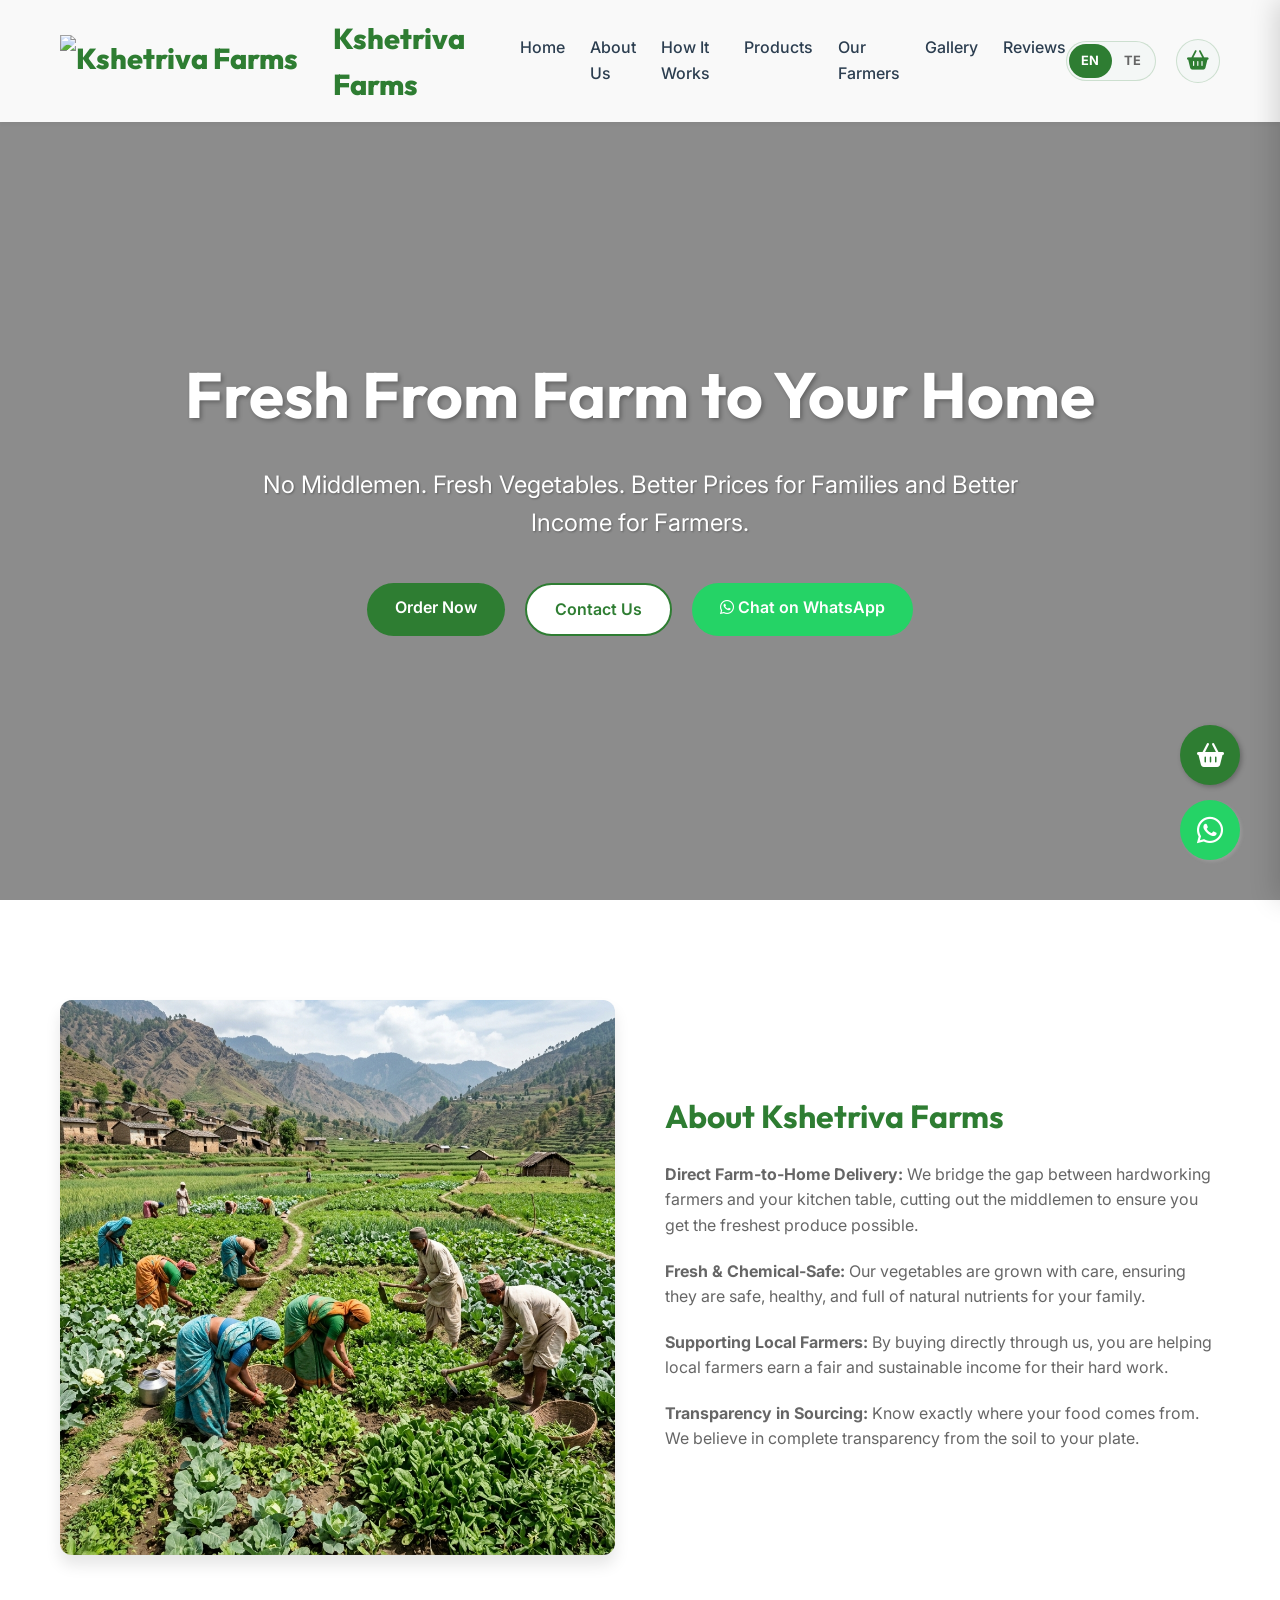
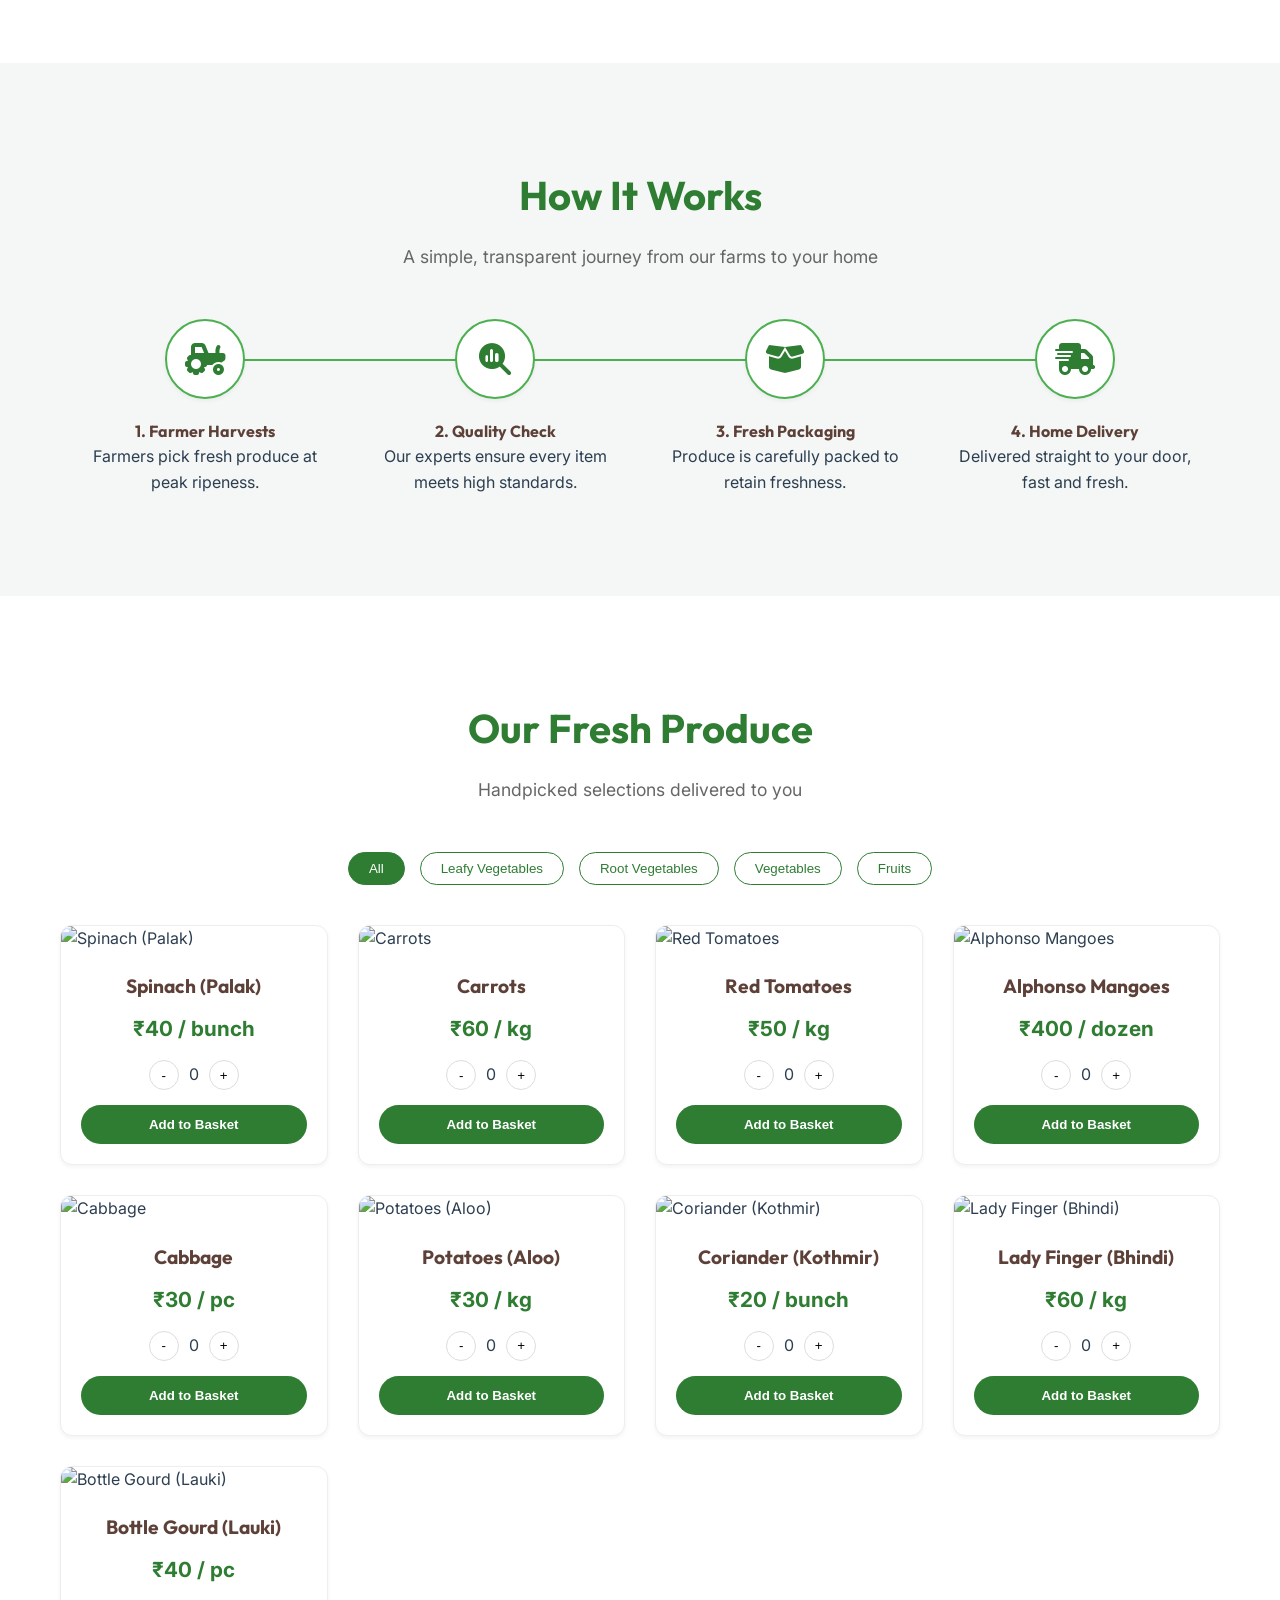
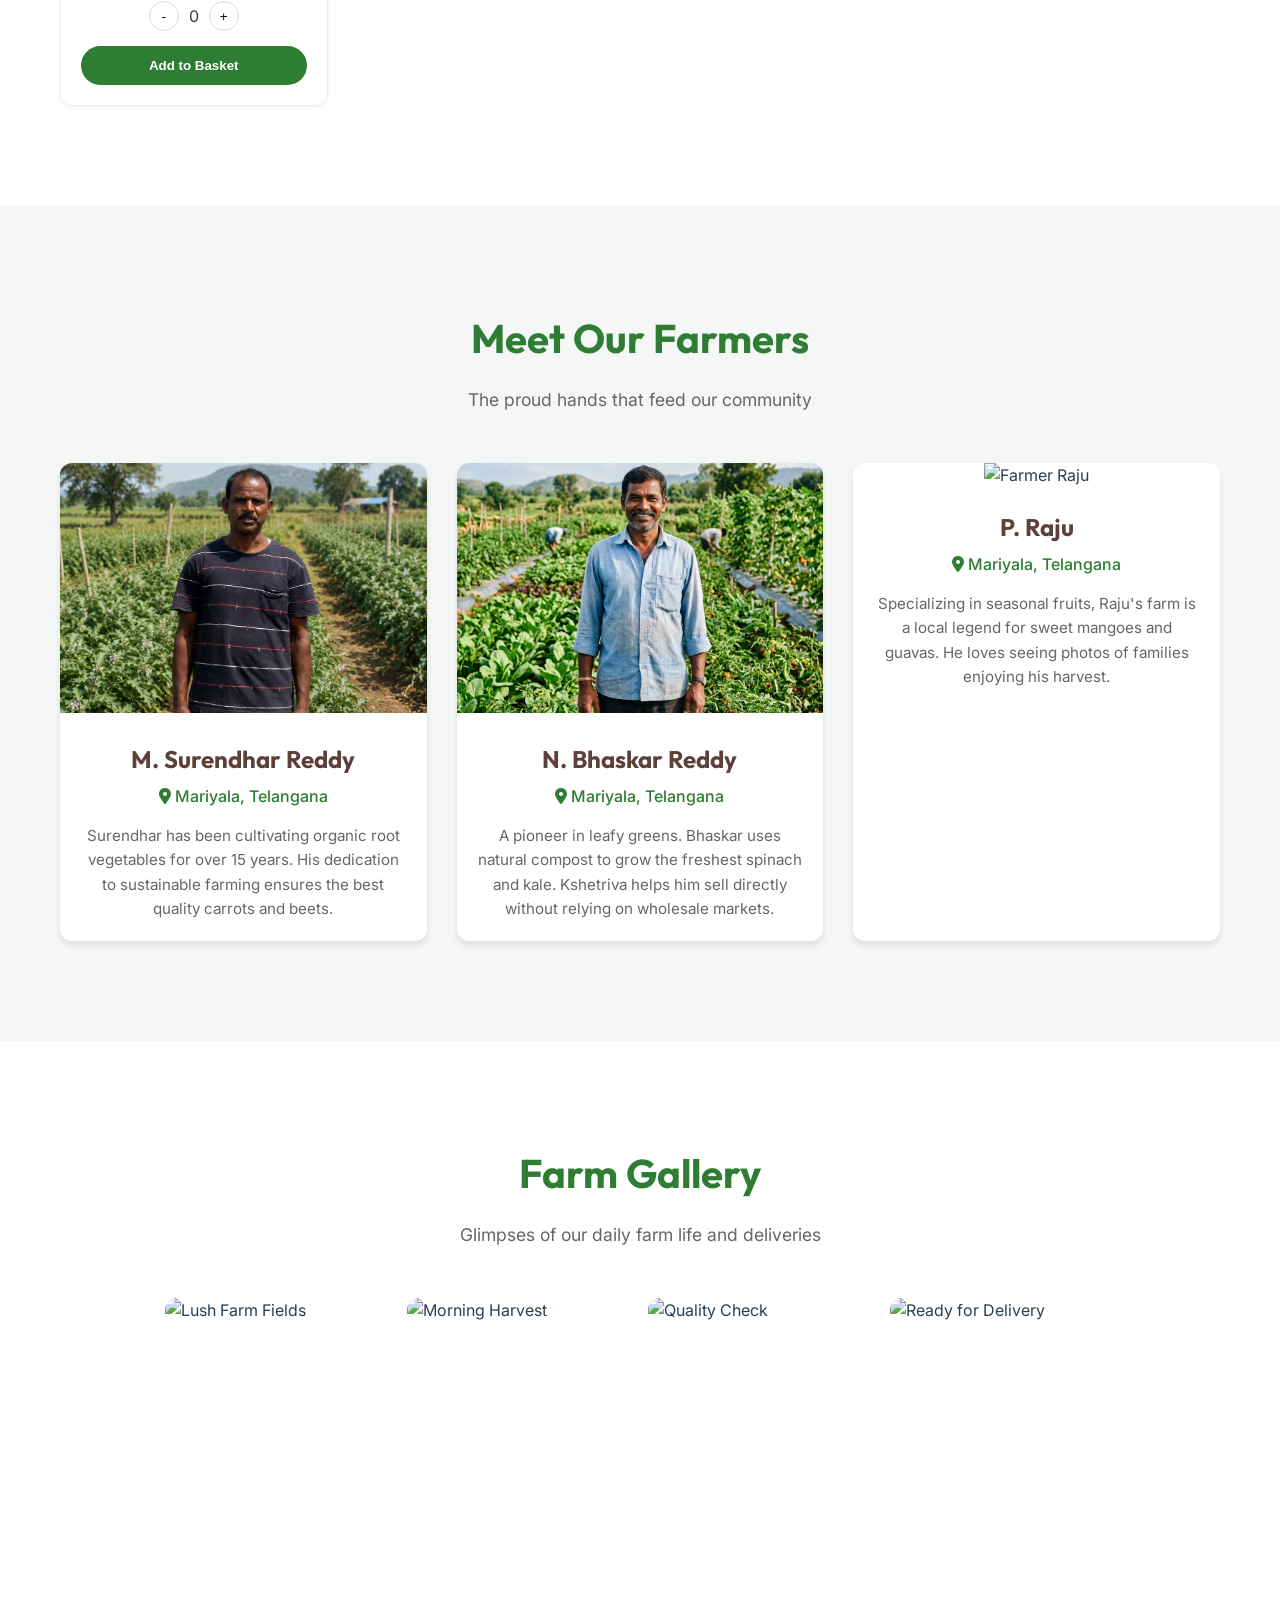
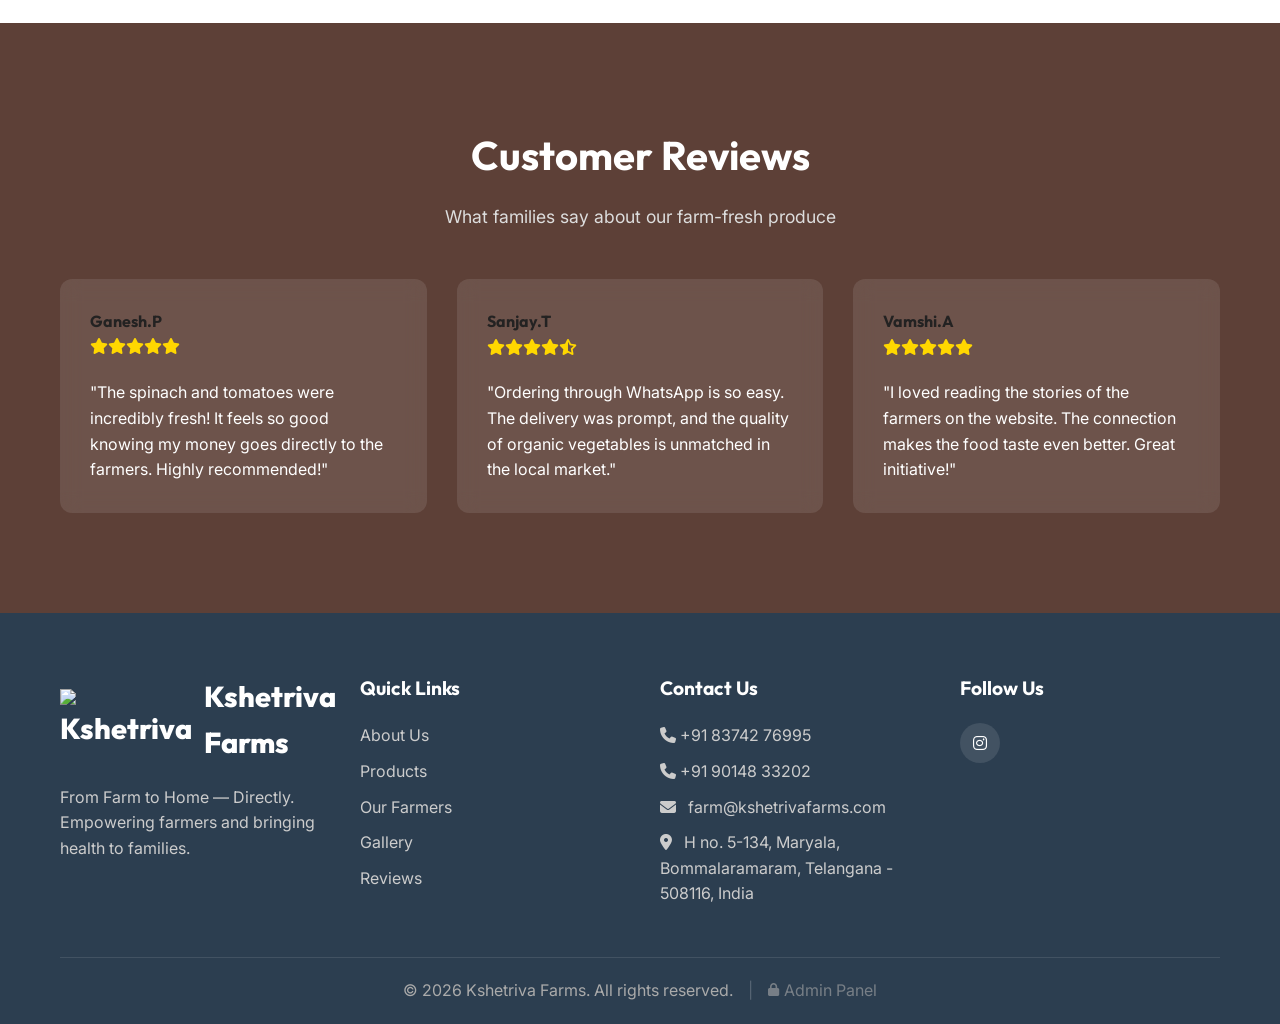
==== commit 98818505: "Update farmer names and profile picture for M. Surendhar Reddy" ====
--- a/index.html
+++ b/index.html
@@ -158,9 +158,9 @@
 
             <div class="farmer-grid">
                 <div class="farmer-card">
-                    <img src="images/farmer_ramesh.webp" alt="Farmer Surendhar" class="farmer-img">
+                    <img src="images/farmer_surendhar.webp" alt="Farmer Surendhar" class="farmer-img">
                     <div class="farmer-info">
-                        <h4>E. Surendhar Reddy</h4>
+                        <h4>M. Surendhar Reddy</h4>
                         <p class="farmer-location"><i class="fa-solid fa-location-dot"></i> Mariyala, Telangana</p>
                         <p class="farmer-story">Surendhar has been cultivating organic root vegetables for over 15 years.
                             His dedication to sustainable farming ensures the best quality carrots and beets.</p>
@@ -169,7 +169,7 @@
                 <div class="farmer-card">
                     <img src="images/farmer_bhaskar.png" alt="Farmer Bhaskar" class="farmer-img">
                     <div class="farmer-info">
-                        <h4>E. Bhaskar Reddy</h4>
+                        <h4>N. Bhaskar Reddy</h4>
                         <p class="farmer-location"><i class="fa-solid fa-location-dot"></i> Mariyala, Telangana</p>
                         <p class="farmer-story">A pioneer in leafy greens. Bhaskar uses natural compost to grow the
                             freshest spinach and kale. Kshetriva helps him sell directly without relying on wholesale
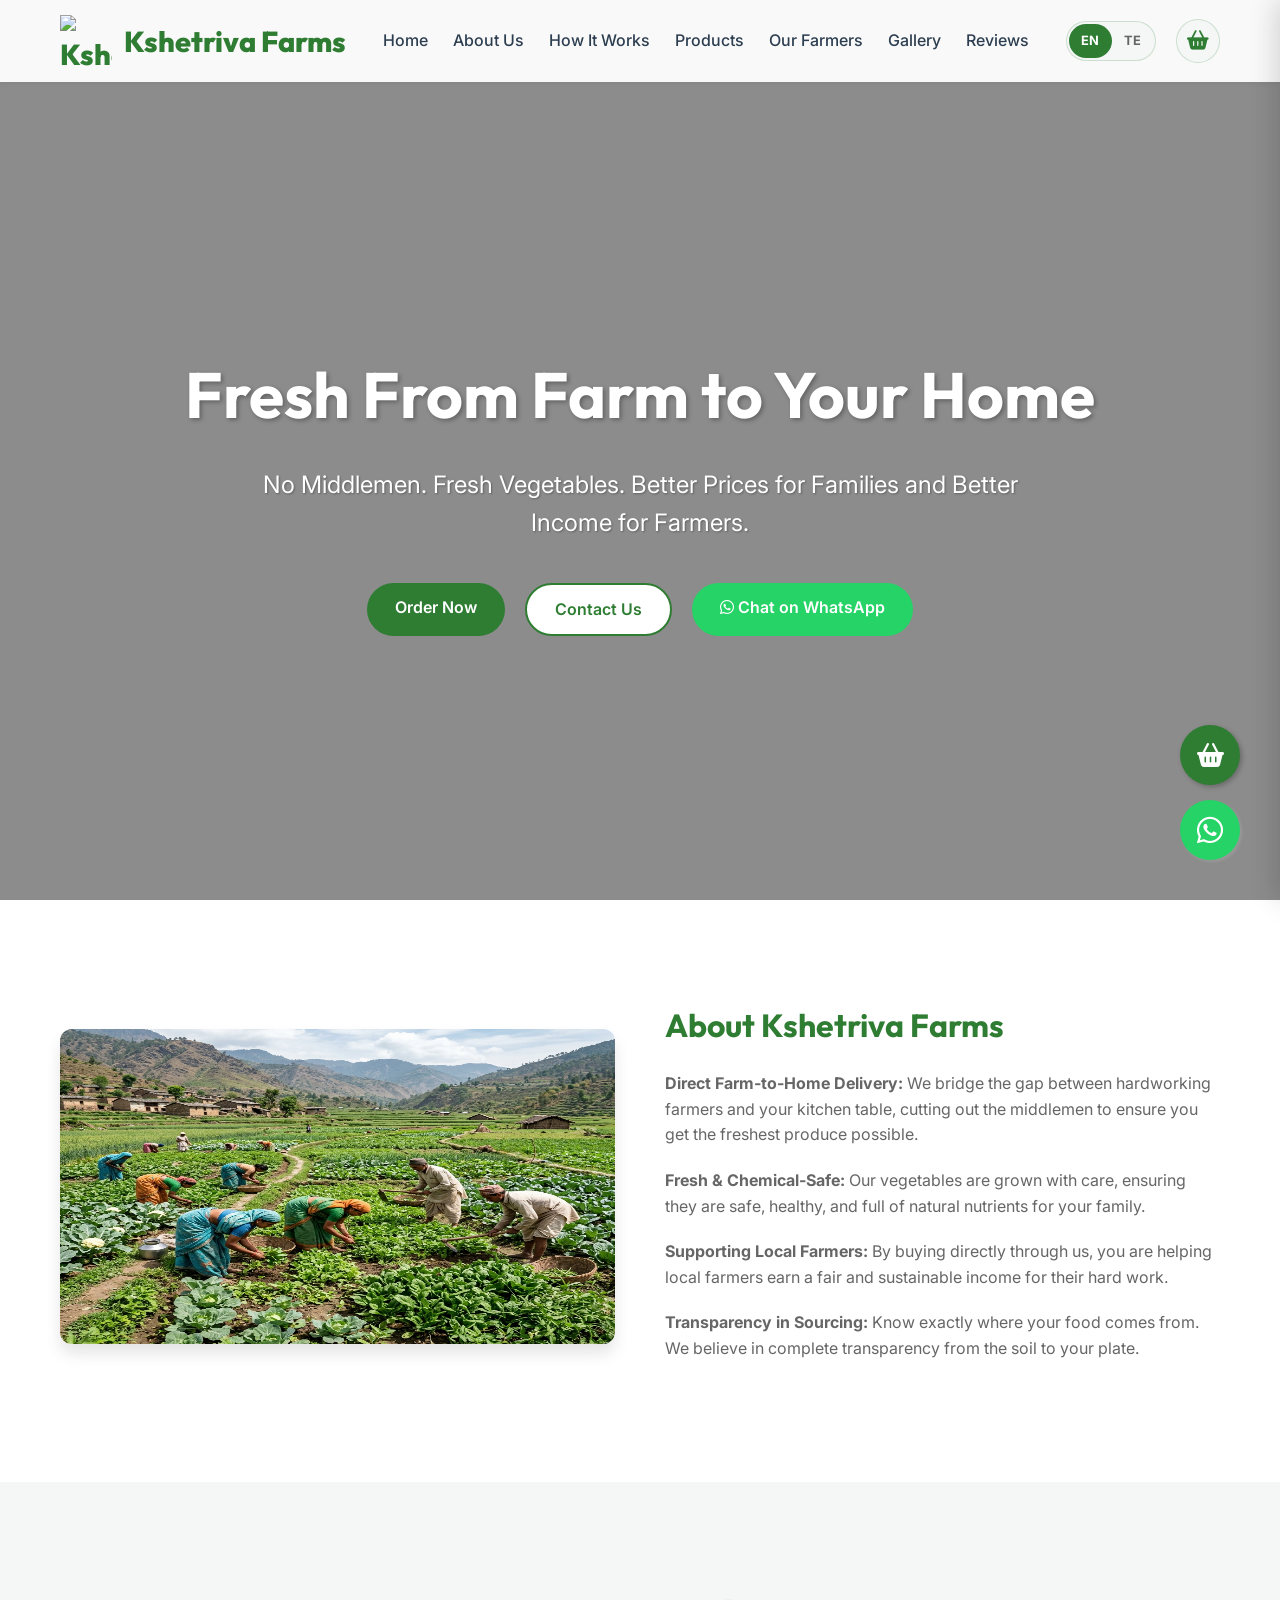
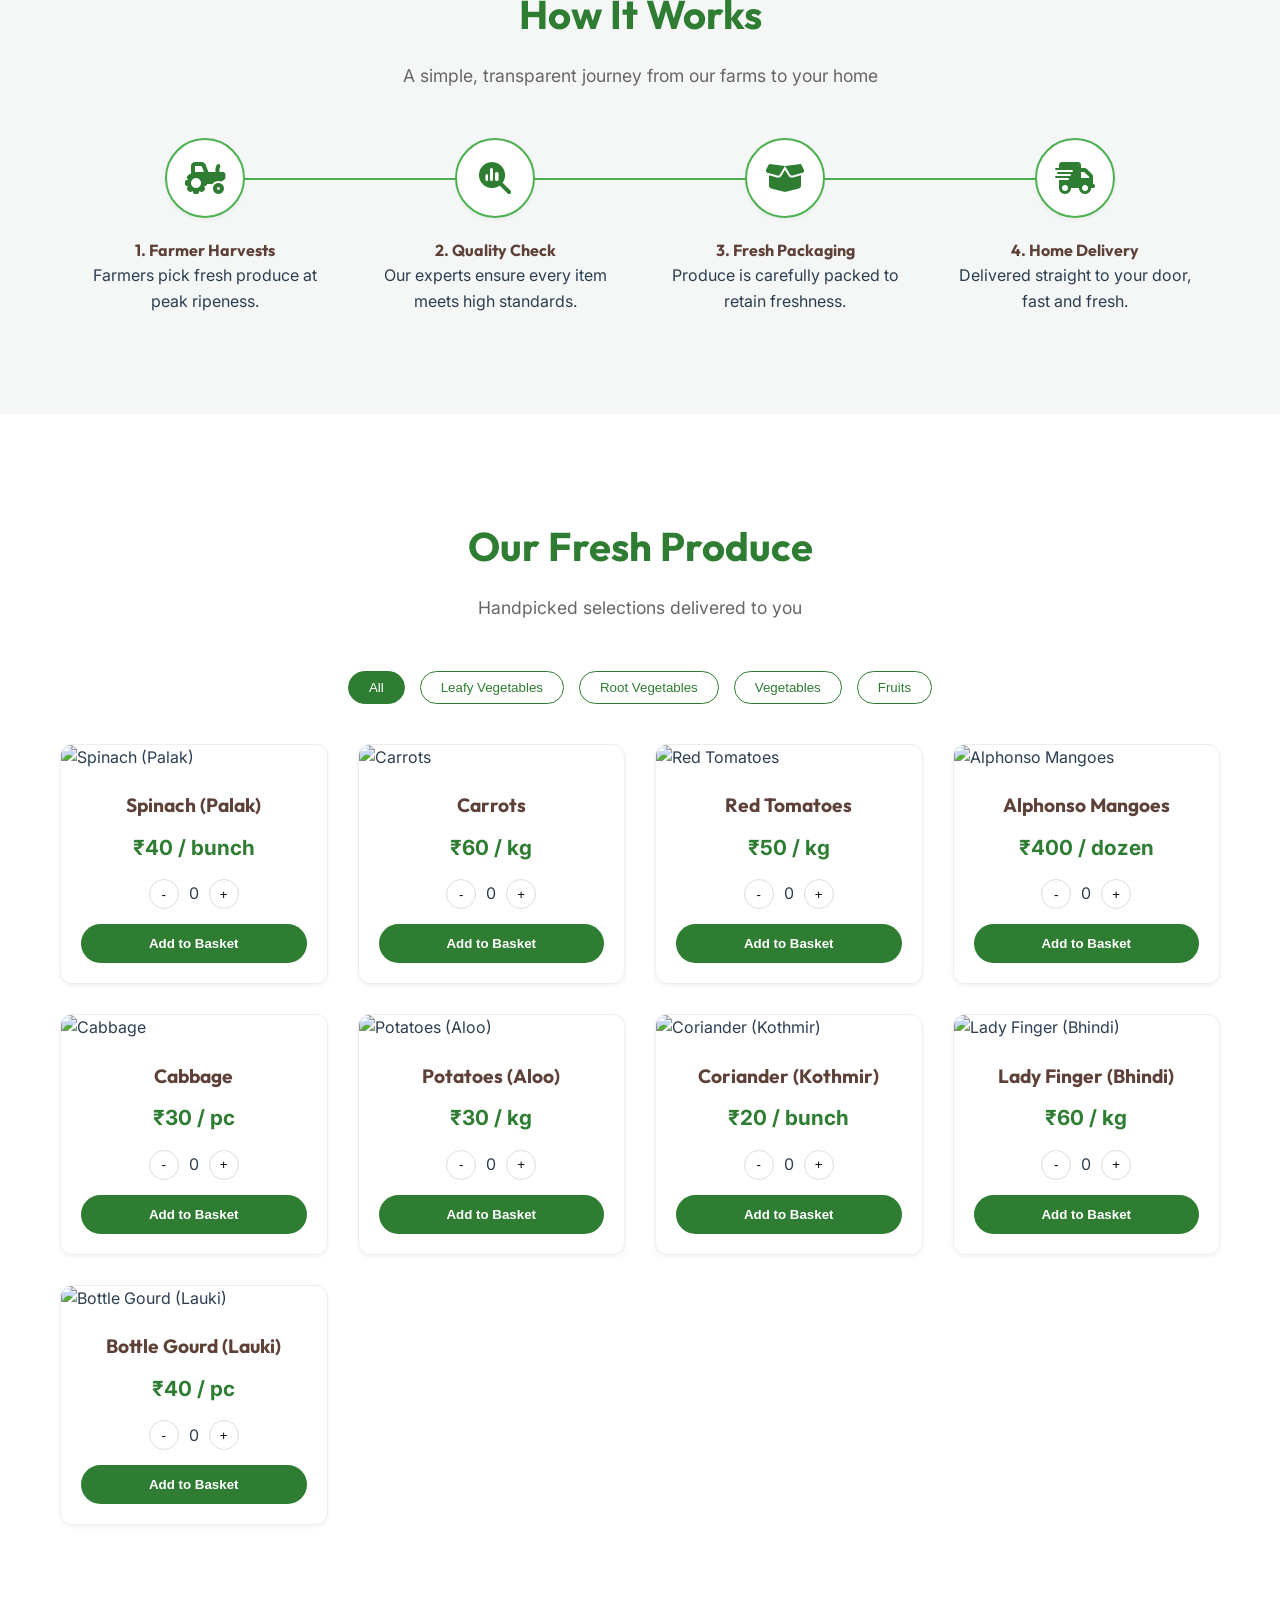
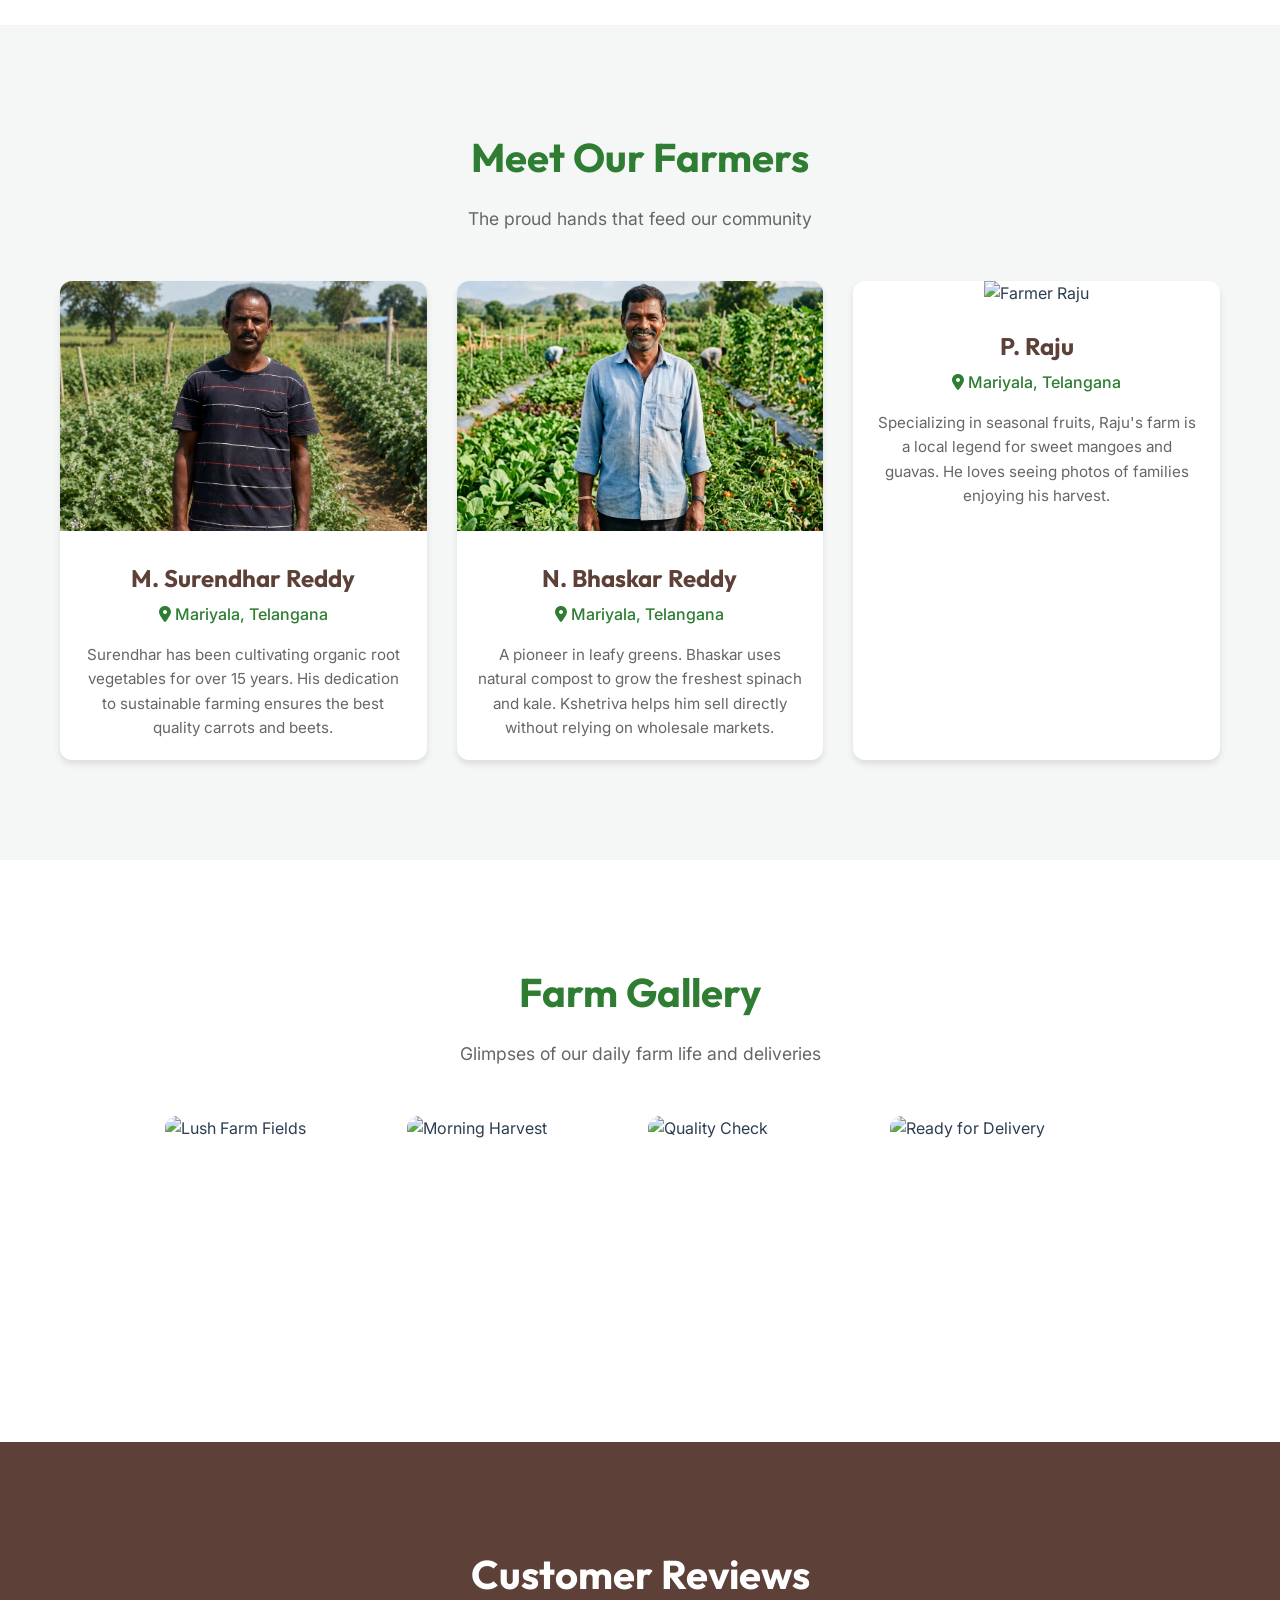
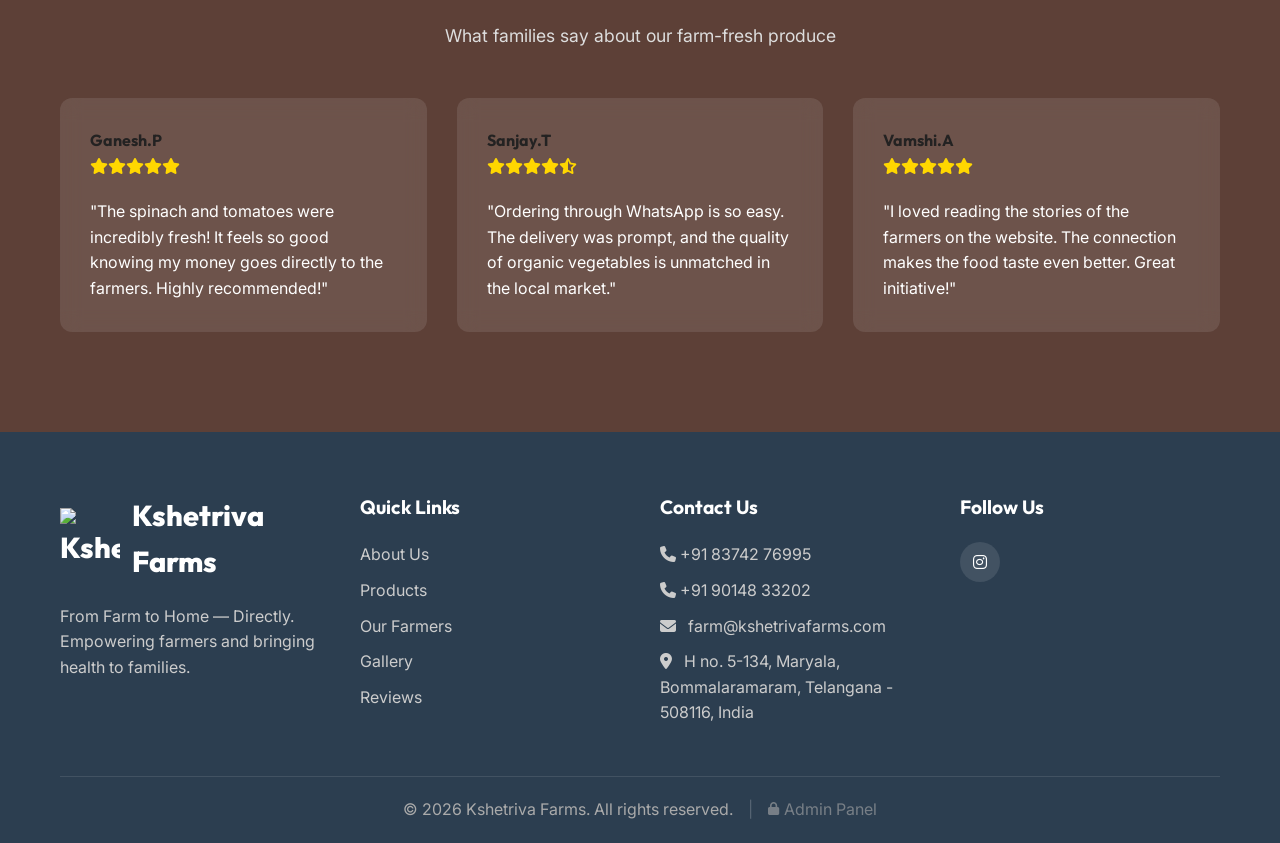
==== commit c29081c7: "feat: implement comprehensive SEO configuration and PageSpeed optimizations" ====
--- a/index.html
+++ b/index.html
@@ -7,10 +7,46 @@
     <title>Kshetriva Farms | Fresh From Farm to Your Home</title>
     <meta name="description"
         content="Direct farm-to-home delivery of fresh vegetables without middlemen. Better prices for families and better income for farmers.">
-
-    <!-- Google Fonts -->
+    <meta name="keywords" content="Kshetriva Farms, fresh vegetables delivery, farm to home, local farmers Telangana, organic vegetables, fresh produce online, Maryala farming">
+
+    <!-- Google Search Console -->
+    <meta name="google-site-verification" content="GSC_VERIFICATION_TOKEN_PLACEHOLDER">
+
+    <!-- Google Analytics (gtag.js) -->
+    <script async src="https://www.googletagmanager.com/gtag/js?id=G-YOUR_MEASUREMENT_ID"></script>
+    <script>
+      window.dataLayer = window.dataLayer || [];
+      function gtag(){dataLayer.push(arguments);}
+      gtag('js', new Date());
+      gtag('config', 'G-YOUR_MEASUREMENT_ID');
+    </script>
+
+    <!-- Canonical URL -->
+    <link rel="canonical" href="https://www.kshetrivafarms.com/">
+
+    <!-- Open Graph / Facebook -->
+    <meta property="og:type" content="website">
+    <meta property="og:url" content="https://www.kshetrivafarms.com/">
+    <meta property="og:title" content="Kshetriva Farms | Fresh From Farm to Your Home">
+    <meta property="og:description" content="Direct farm-to-home delivery of fresh vegetables without middlemen. Better prices for families and better income for farmers.">
+    <meta property="og:image" content="https://www.kshetrivafarms.com/images/about_farm_wide.png">
+    <meta property="og:site_name" content="Kshetriva Farms">
+
+    <!-- Twitter -->
+    <meta property="twitter:card" content="summary_large_image">
+    <meta property="twitter:url" content="https://www.kshetrivafarms.com/">
+    <meta property="twitter:title" content="Kshetriva Farms | Fresh From Farm to Your Home">
+    <meta property="twitter:description" content="Direct farm-to-home delivery of fresh vegetables without middlemen. Better prices for families and better income for farmers.">
+    <meta property="twitter:image" content="https://www.kshetrivafarms.com/images/about_farm_wide.png">
+
+    <!-- Early Handshake CDN Preconnects -->
     <link rel="preconnect" href="https://fonts.googleapis.com">
     <link rel="preconnect" href="https://fonts.gstatic.com" crossorigin>
+    <link rel="preconnect" href="https://cdnjs.cloudflare.com" crossorigin>
+    <link rel="preconnect" href="https://www.googletagmanager.com" crossorigin>
+    <link rel="preconnect" href="https://www.gstatic.com" crossorigin>
+
+    <!-- Google Fonts -->
     <link
         href="https://fonts.googleapis.com/css2?family=Inter:wght@400;500;600&family=Outfit:wght@400;700;800&display=swap"
         rel="stylesheet">
@@ -20,7 +56,54 @@
 
     <!-- Custom CSS -->
     <link rel="stylesheet" href="styles.css?v=1.5">
+    
+    <!-- Favicon and Logo configuration standard links -->
     <link rel="icon" type="image/png" href="images/favicon.png">
+    <link rel="apple-touch-icon" href="images/favicon.png">
+
+    <!-- Structured Data (JSON-LD LocalBusiness Schema) -->
+    <script type="application/ld+json">
+    {
+      "@context": "https://schema.org",
+      "@type": "LocalBusiness",
+      "name": "Kshetriva Farms",
+      "image": "https://www.kshetrivafarms.com/images/about_farm_wide.png",
+      "@id": "https://www.kshetrivafarms.com/#localbusiness",
+      "url": "https://www.kshetrivafarms.com/",
+      "telephone": "+918374276995",
+      "priceRange": "$$",
+      "address": {
+        "@type": "PostalAddress",
+        "streetAddress": "H no. 5-134, Maryala, Bommalaramaram",
+        "addressLocality": "Maryala",
+        "addressRegion": "Telangana",
+        "postalCode": "508116",
+        "addressCountry": "IN"
+      },
+      "geo": {
+        "@type": "GeoCoordinates",
+        "latitude": 17.5186,
+        "longitude": 78.9324
+      },
+      "openingHoursSpecification": {
+        "@type": "OpeningHoursSpecification",
+        "dayOfWeek": [
+          "Monday",
+          "Tuesday",
+          "Wednesday",
+          "Thursday",
+          "Friday",
+          "Saturday",
+          "Sunday"
+        ],
+        "opens": "00:00",
+        "closes": "23:59"
+      },
+      "sameAs": [
+        "https://www.instagram.com/kshetrivafarms?igsh=dGV5d3I2d2Rhc2t2"
+      ]
+    }
+    </script>
 </head>
 
 <body>
@@ -29,7 +112,7 @@
     <nav class="navbar" id="navbar">
         <div class="container">
             <a href="#" class="logo">
-                <img src="images/logo_nav.webp" alt="Kshetriva Farms Logo" class="logo-img">
+                <img src="images/logo_nav.webp" alt="Kshetriva Farms Logo" class="logo-img" width="52" height="52">
                 <span>Kshetriva Farms</span>
             </a>
             <div class="nav-links" id="navLinks">
@@ -82,7 +165,7 @@
         <div class="container about-content">
             <div class="about-image">
                 <img src="images/about_farm_wide.png"
-                    alt="Farmers Working in Kshetriva Farm">
+                    alt="Farmers Working in Kshetriva Farm" width="560" height="315" loading="lazy">
             </div>
             <div class="about-text">
                 <h3 class="section-title" style="text-align: left;">About Kshetriva Farms</h3>
@@ -158,7 +241,7 @@
 
             <div class="farmer-grid">
                 <div class="farmer-card">
-                    <img src="images/farmer_surendhar.webp" alt="Farmer Surendhar" class="farmer-img">
+                    <img src="images/farmer_surendhar.webp" alt="Farmer Surendhar" class="farmer-img" width="300" height="250" loading="lazy">
                     <div class="farmer-info">
                         <h4>M. Surendhar Reddy</h4>
                         <p class="farmer-location"><i class="fa-solid fa-location-dot"></i> Mariyala, Telangana</p>
@@ -167,7 +250,7 @@
                     </div>
                 </div>
                 <div class="farmer-card">
-                    <img src="images/farmer_bhaskar.png" alt="Farmer Bhaskar" class="farmer-img">
+                    <img src="images/farmer_bhaskar.png" alt="Farmer Bhaskar" class="farmer-img" width="300" height="250" loading="lazy">
                     <div class="farmer-info">
                         <h4>N. Bhaskar Reddy</h4>
                         <p class="farmer-location"><i class="fa-solid fa-location-dot"></i> Mariyala, Telangana</p>
@@ -177,7 +260,7 @@
                     </div>
                 </div>
                 <div class="farmer-card">
-                    <img src="images/farmer_ashok.webp" alt="Farmer Raju" class="farmer-img">
+                    <img src="images/farmer_ashok.webp" alt="Farmer Raju" class="farmer-img" width="300" height="250" loading="lazy">
                     <div class="farmer-info">
                         <h4>P. Raju</h4>
                         <p class="farmer-location"><i class="fa-solid fa-location-dot"></i> Mariyala, Telangana</p>
@@ -197,25 +280,25 @@
 
             <div class="gallery-grid">
                 <div class="gallery-item">
-                    <img src="images/farm_field.webp" alt="Lush Farm Fields">
+                    <img src="images/farm_field.webp" alt="Lush Farm Fields" width="300" height="300" loading="lazy">
                     <div class="gallery-overlay">
                         <h4>Lush Fields</h4>
                     </div>
                 </div>
                 <div class="gallery-item">
-                    <img src="images/harvesting.webp" alt="Morning Harvest">
+                    <img src="images/harvesting.webp" alt="Morning Harvest" width="300" height="300" loading="lazy">
                     <div class="gallery-overlay">
                         <h4>Morning Harvest</h4>
                     </div>
                 </div>
                 <div class="gallery-item">
-                    <img src="images/quality_check.webp" alt="Quality Check">
+                    <img src="images/quality_check.webp" alt="Quality Check" width="300" height="300" loading="lazy">
                     <div class="gallery-overlay">
                         <h4>Quality Check</h4>
                     </div>
                 </div>
                 <div class="gallery-item">
-                    <img src="images/delivery_box.webp" alt="Ready for Delivery">
+                    <img src="images/delivery_box.webp" alt="Ready for Delivery" width="300" height="300" loading="lazy">
                     <div class="gallery-overlay">
                         <h4>Ready for Delivery</h4>
                     </div>
@@ -283,7 +366,7 @@
             <div class="footer-grid">
                 <div class="footer-col">
                     <a href="#" class="logo" style="color: white; margin-bottom: 20px;">
-                        <img src="images/logo_nav.webp" alt="Kshetriva Farms Logo" class="logo-img footer-logo-img">
+                        <img src="images/logo_nav.webp" alt="Kshetriva Farms Logo" class="logo-img footer-logo-img" width="60" height="60" loading="lazy">
                         <span>Kshetriva Farms</span>
                     </a>
                     <p style="color: #ccc;">From Farm to Home — Directly. Empowering farmers and bringing health to
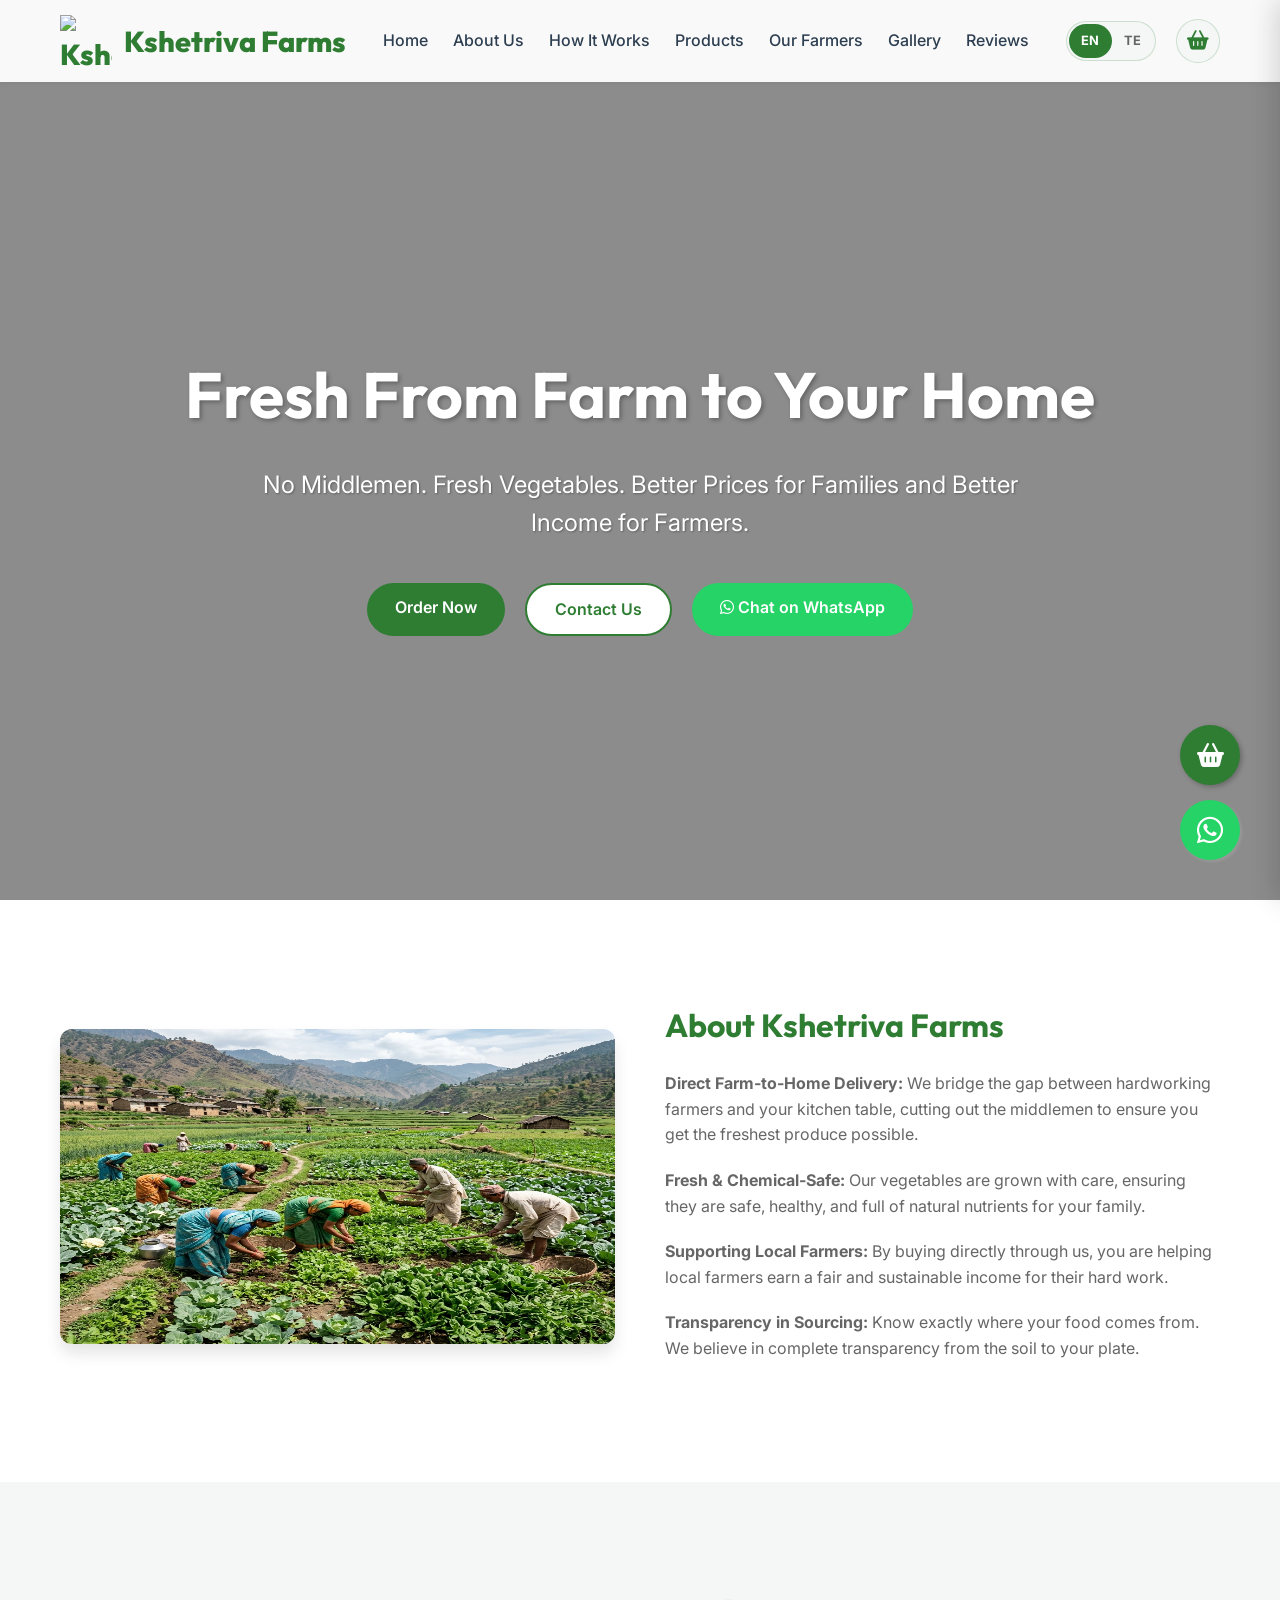
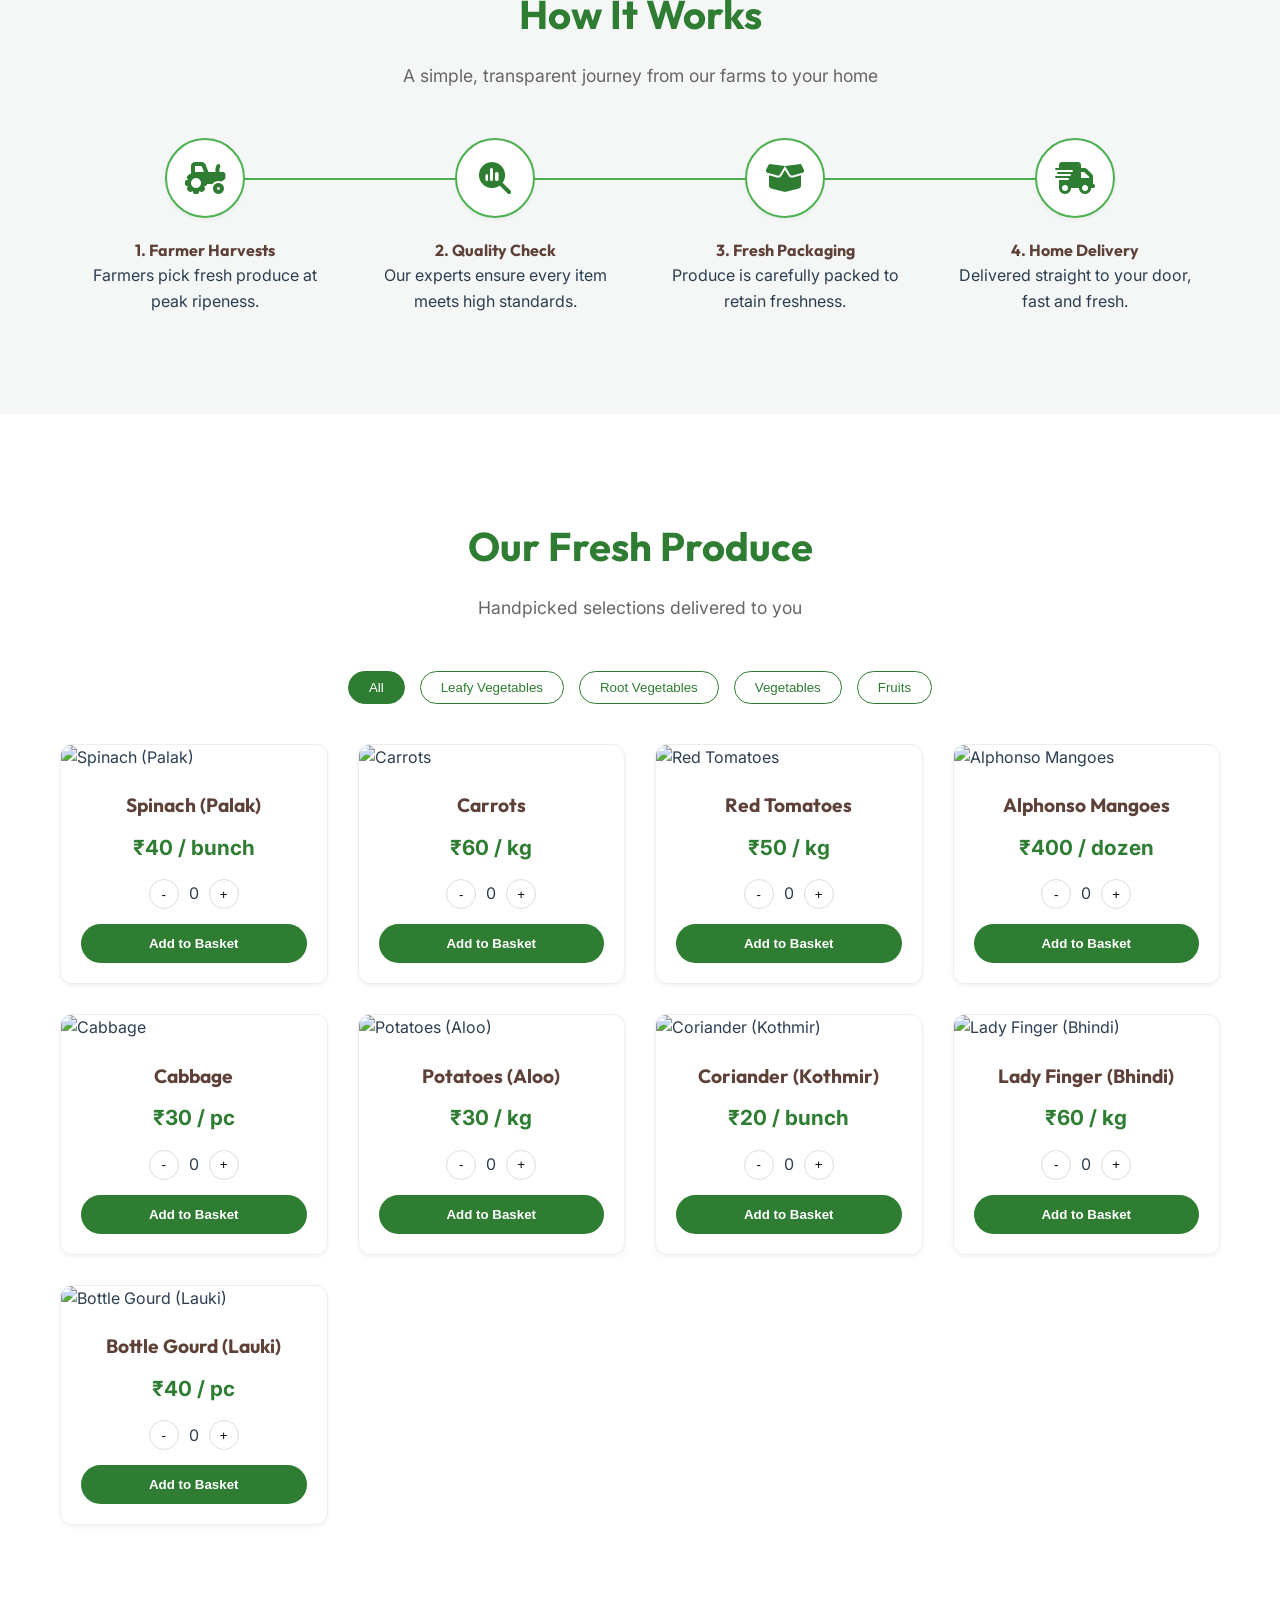
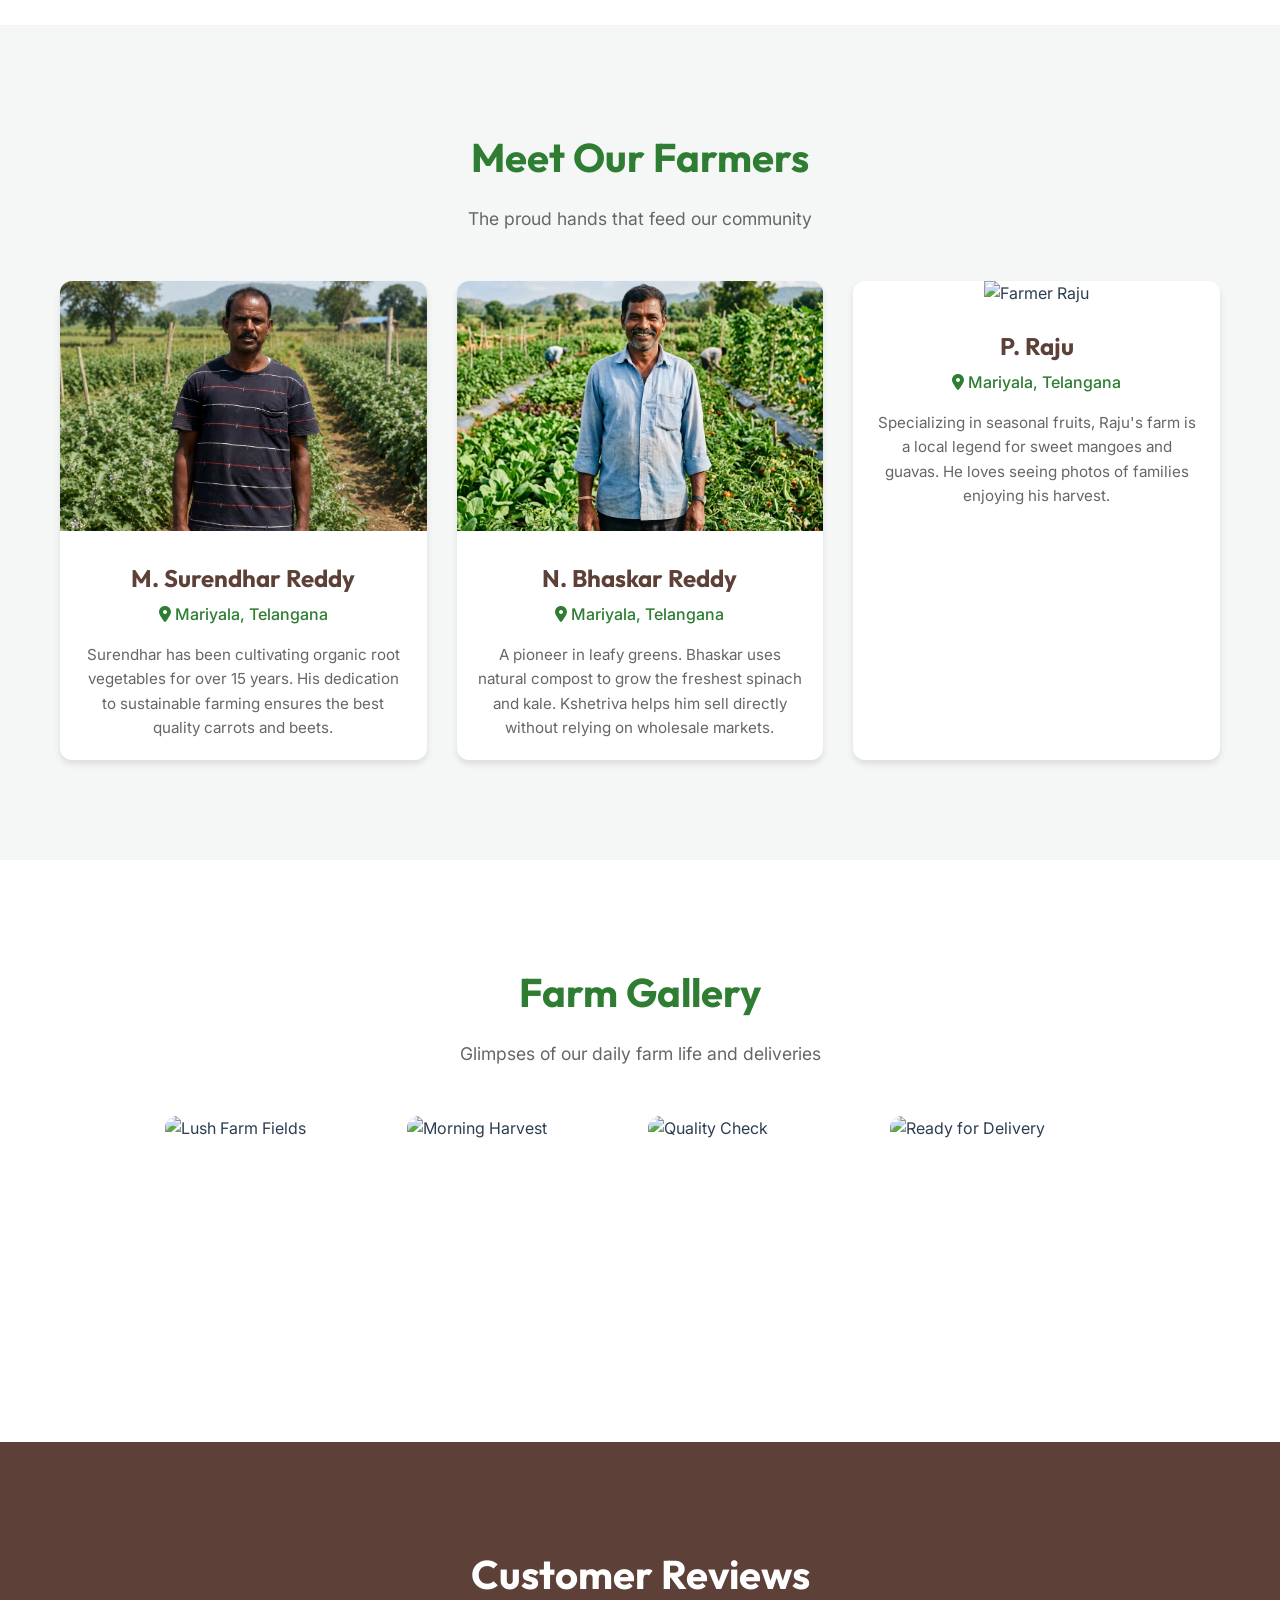
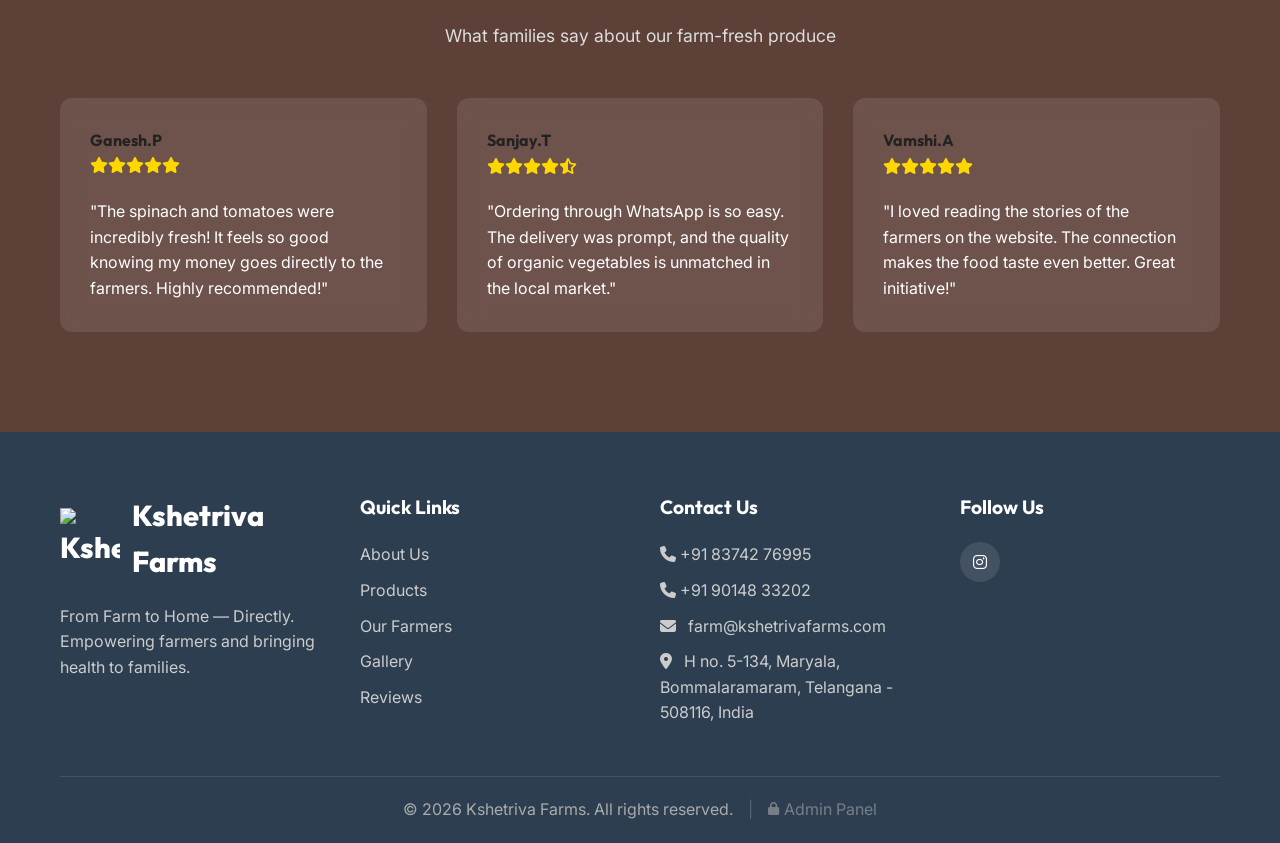
==== commit 14083a39: "style: format index.html headers and alt tag attributes for consistency" ====
--- a/index.html
+++ b/index.html
@@ -7,7 +7,8 @@
     <title>Kshetriva Farms | Fresh From Farm to Your Home</title>
     <meta name="description"
         content="Direct farm-to-home delivery of fresh vegetables without middlemen. Better prices for families and better income for farmers.">
-    <meta name="keywords" content="Kshetriva Farms, fresh vegetables delivery, farm to home, local farmers Telangana, organic vegetables, fresh produce online, Maryala farming">
+    <meta name="keywords"
+        content="Kshetriva Farms, fresh vegetables delivery, farm to home, local farmers Telangana, organic vegetables, fresh produce online, Maryala farming">
 
     <!-- Google Search Console -->
     <meta name="google-site-verification" content="GSC_VERIFICATION_TOKEN_PLACEHOLDER">
@@ -15,10 +16,10 @@
     <!-- Google Analytics (gtag.js) -->
     <script async src="https://www.googletagmanager.com/gtag/js?id=G-YOUR_MEASUREMENT_ID"></script>
     <script>
-      window.dataLayer = window.dataLayer || [];
-      function gtag(){dataLayer.push(arguments);}
-      gtag('js', new Date());
-      gtag('config', 'G-YOUR_MEASUREMENT_ID');
+        window.dataLayer = window.dataLayer || [];
+        function gtag() { dataLayer.push(arguments); }
+        gtag('js', new Date());
+        gtag('config', 'G-YOUR_MEASUREMENT_ID');
     </script>
 
     <!-- Canonical URL -->
@@ -28,7 +29,8 @@
     <meta property="og:type" content="website">
     <meta property="og:url" content="https://www.kshetrivafarms.com/">
     <meta property="og:title" content="Kshetriva Farms | Fresh From Farm to Your Home">
-    <meta property="og:description" content="Direct farm-to-home delivery of fresh vegetables without middlemen. Better prices for families and better income for farmers.">
+    <meta property="og:description"
+        content="Direct farm-to-home delivery of fresh vegetables without middlemen. Better prices for families and better income for farmers.">
     <meta property="og:image" content="https://www.kshetrivafarms.com/images/about_farm_wide.png">
     <meta property="og:site_name" content="Kshetriva Farms">
 
@@ -36,7 +38,8 @@
     <meta property="twitter:card" content="summary_large_image">
     <meta property="twitter:url" content="https://www.kshetrivafarms.com/">
     <meta property="twitter:title" content="Kshetriva Farms | Fresh From Farm to Your Home">
-    <meta property="twitter:description" content="Direct farm-to-home delivery of fresh vegetables without middlemen. Better prices for families and better income for farmers.">
+    <meta property="twitter:description"
+        content="Direct farm-to-home delivery of fresh vegetables without middlemen. Better prices for families and better income for farmers.">
     <meta property="twitter:image" content="https://www.kshetrivafarms.com/images/about_farm_wide.png">
 
     <!-- Early Handshake CDN Preconnects -->
@@ -56,7 +59,7 @@
 
     <!-- Custom CSS -->
     <link rel="stylesheet" href="styles.css?v=1.5">
-    
+
     <!-- Favicon and Logo configuration standard links -->
     <link rel="icon" type="image/png" href="images/favicon.png">
     <link rel="apple-touch-icon" href="images/favicon.png">
@@ -164,8 +167,8 @@
     <section class="about" id="about">
         <div class="container about-content">
             <div class="about-image">
-                <img src="images/about_farm_wide.png"
-                    alt="Farmers Working in Kshetriva Farm" width="560" height="315" loading="lazy">
+                <img src="images/about_farm_wide.png" alt="Farmers Working in Kshetriva Farm" width="560" height="315"
+                    loading="lazy">
             </div>
             <div class="about-text">
                 <h3 class="section-title" style="text-align: left;">About Kshetriva Farms</h3>
@@ -241,16 +244,19 @@
 
             <div class="farmer-grid">
                 <div class="farmer-card">
-                    <img src="images/farmer_surendhar.webp" alt="Farmer Surendhar" class="farmer-img" width="300" height="250" loading="lazy">
+                    <img src="images/farmer_surendhar.webp" alt="Farmer Surendhar" class="farmer-img" width="300"
+                        height="250" loading="lazy">
                     <div class="farmer-info">
                         <h4>M. Surendhar Reddy</h4>
                         <p class="farmer-location"><i class="fa-solid fa-location-dot"></i> Mariyala, Telangana</p>
-                        <p class="farmer-story">Surendhar has been cultivating organic root vegetables for over 15 years.
+                        <p class="farmer-story">Surendhar has been cultivating organic root vegetables for over 15
+                            years.
                             His dedication to sustainable farming ensures the best quality carrots and beets.</p>
                     </div>
                 </div>
                 <div class="farmer-card">
-                    <img src="images/farmer_bhaskar.png" alt="Farmer Bhaskar" class="farmer-img" width="300" height="250" loading="lazy">
+                    <img src="images/farmer_bhaskar.png" alt="Farmer Bhaskar" class="farmer-img" width="300"
+                        height="250" loading="lazy">
                     <div class="farmer-info">
                         <h4>N. Bhaskar Reddy</h4>
                         <p class="farmer-location"><i class="fa-solid fa-location-dot"></i> Mariyala, Telangana</p>
@@ -260,7 +266,8 @@
                     </div>
                 </div>
                 <div class="farmer-card">
-                    <img src="images/farmer_ashok.webp" alt="Farmer Raju" class="farmer-img" width="300" height="250" loading="lazy">
+                    <img src="images/farmer_ashok.webp" alt="Farmer Raju" class="farmer-img" width="300" height="250"
+                        loading="lazy">
                     <div class="farmer-info">
                         <h4>P. Raju</h4>
                         <p class="farmer-location"><i class="fa-solid fa-location-dot"></i> Mariyala, Telangana</p>
@@ -298,7 +305,8 @@
                     </div>
                 </div>
                 <div class="gallery-item">
-                    <img src="images/delivery_box.webp" alt="Ready for Delivery" width="300" height="300" loading="lazy">
+                    <img src="images/delivery_box.webp" alt="Ready for Delivery" width="300" height="300"
+                        loading="lazy">
                     <div class="gallery-overlay">
                         <h4>Ready for Delivery</h4>
                     </div>
@@ -366,7 +374,8 @@
             <div class="footer-grid">
                 <div class="footer-col">
                     <a href="#" class="logo" style="color: white; margin-bottom: 20px;">
-                        <img src="images/logo_nav.webp" alt="Kshetriva Farms Logo" class="logo-img footer-logo-img" width="60" height="60" loading="lazy">
+                        <img src="images/logo_nav.webp" alt="Kshetriva Farms Logo" class="logo-img footer-logo-img"
+                            width="60" height="60" loading="lazy">
                         <span>Kshetriva Farms</span>
                     </a>
                     <p style="color: #ccc;">From Farm to Home — Directly. Empowering farmers and bringing health to
@@ -527,7 +536,8 @@
                     </div>
                     <div class="admin-stat-card">
                         <div class="stat-icon" style="color: var(--secondary-color); background: rgba(76,175,80,0.1);">
-                            <i class="fa-solid fa-check-double"></i></div>
+                            <i class="fa-solid fa-check-double"></i>
+                        </div>
                         <div class="stat-details">
                             <span class="stat-label">In Stock</span>
                             <h4 id="statInStock">0</h4>
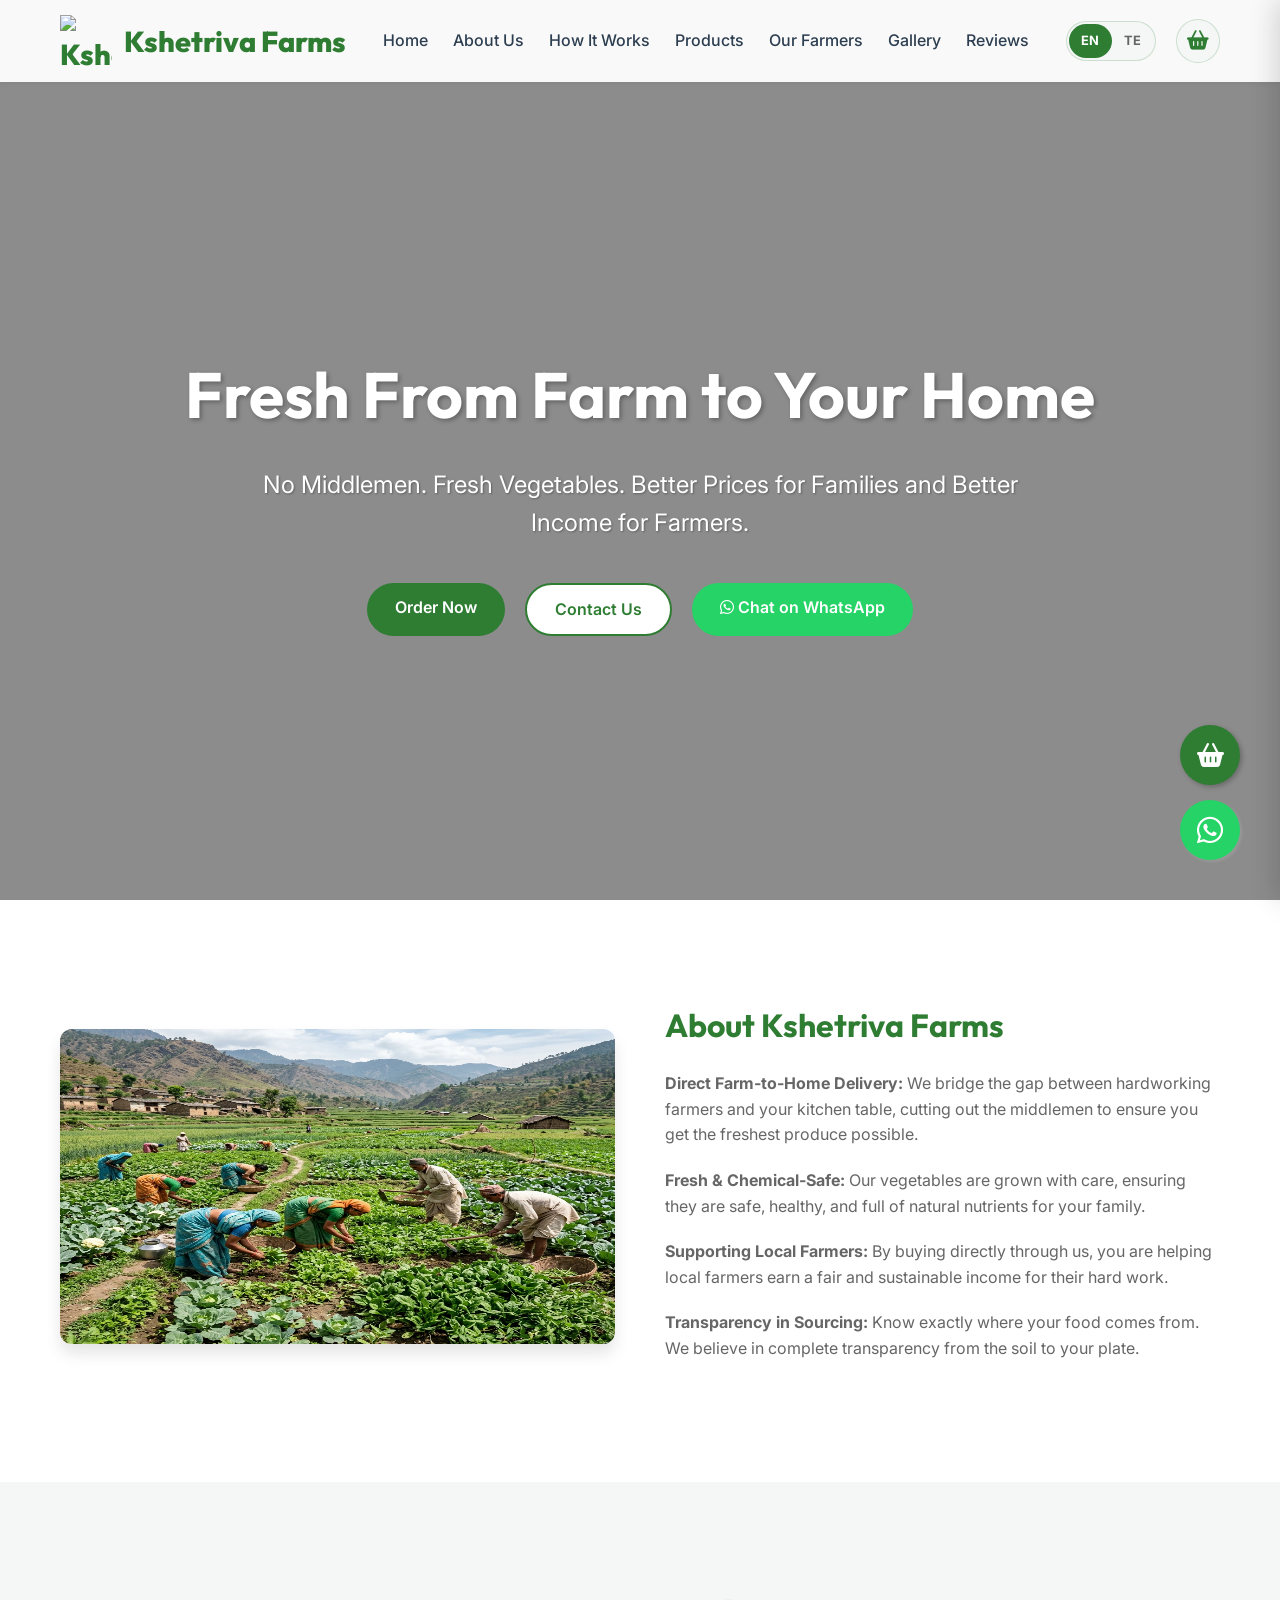
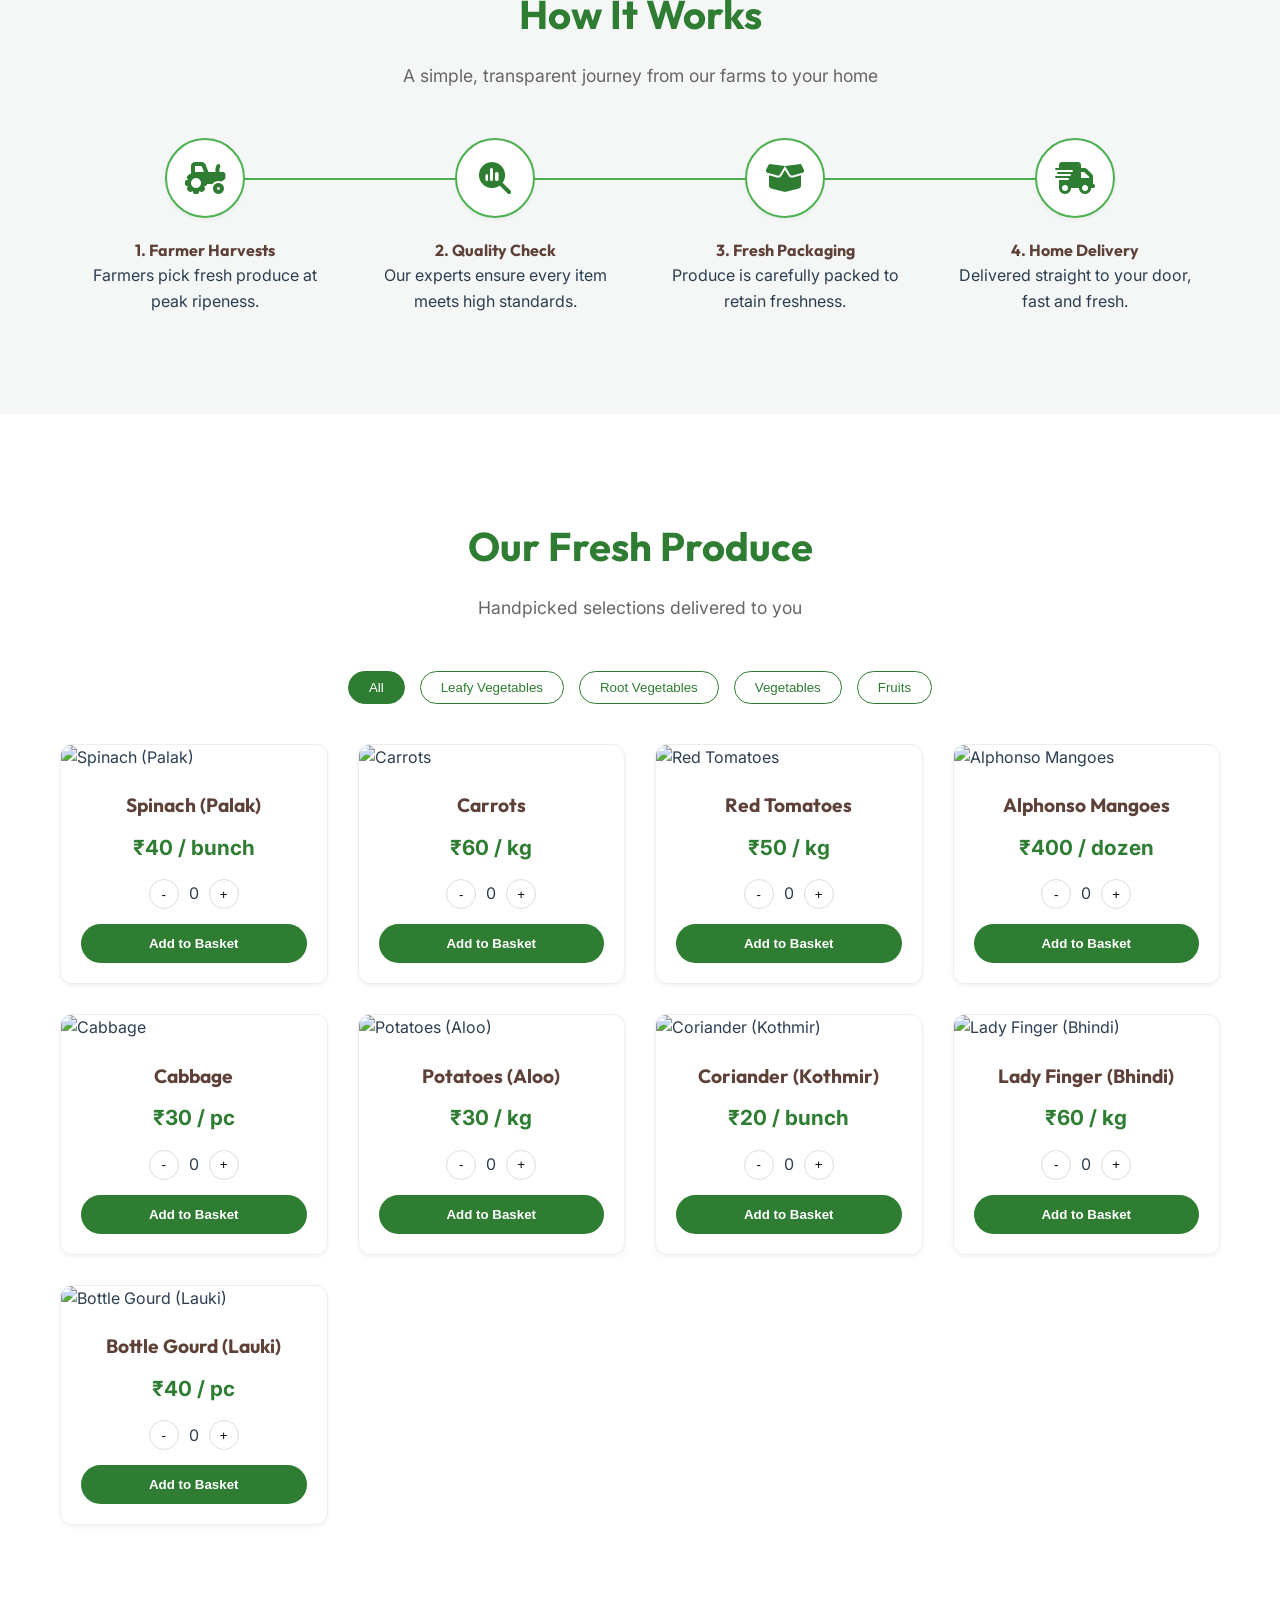
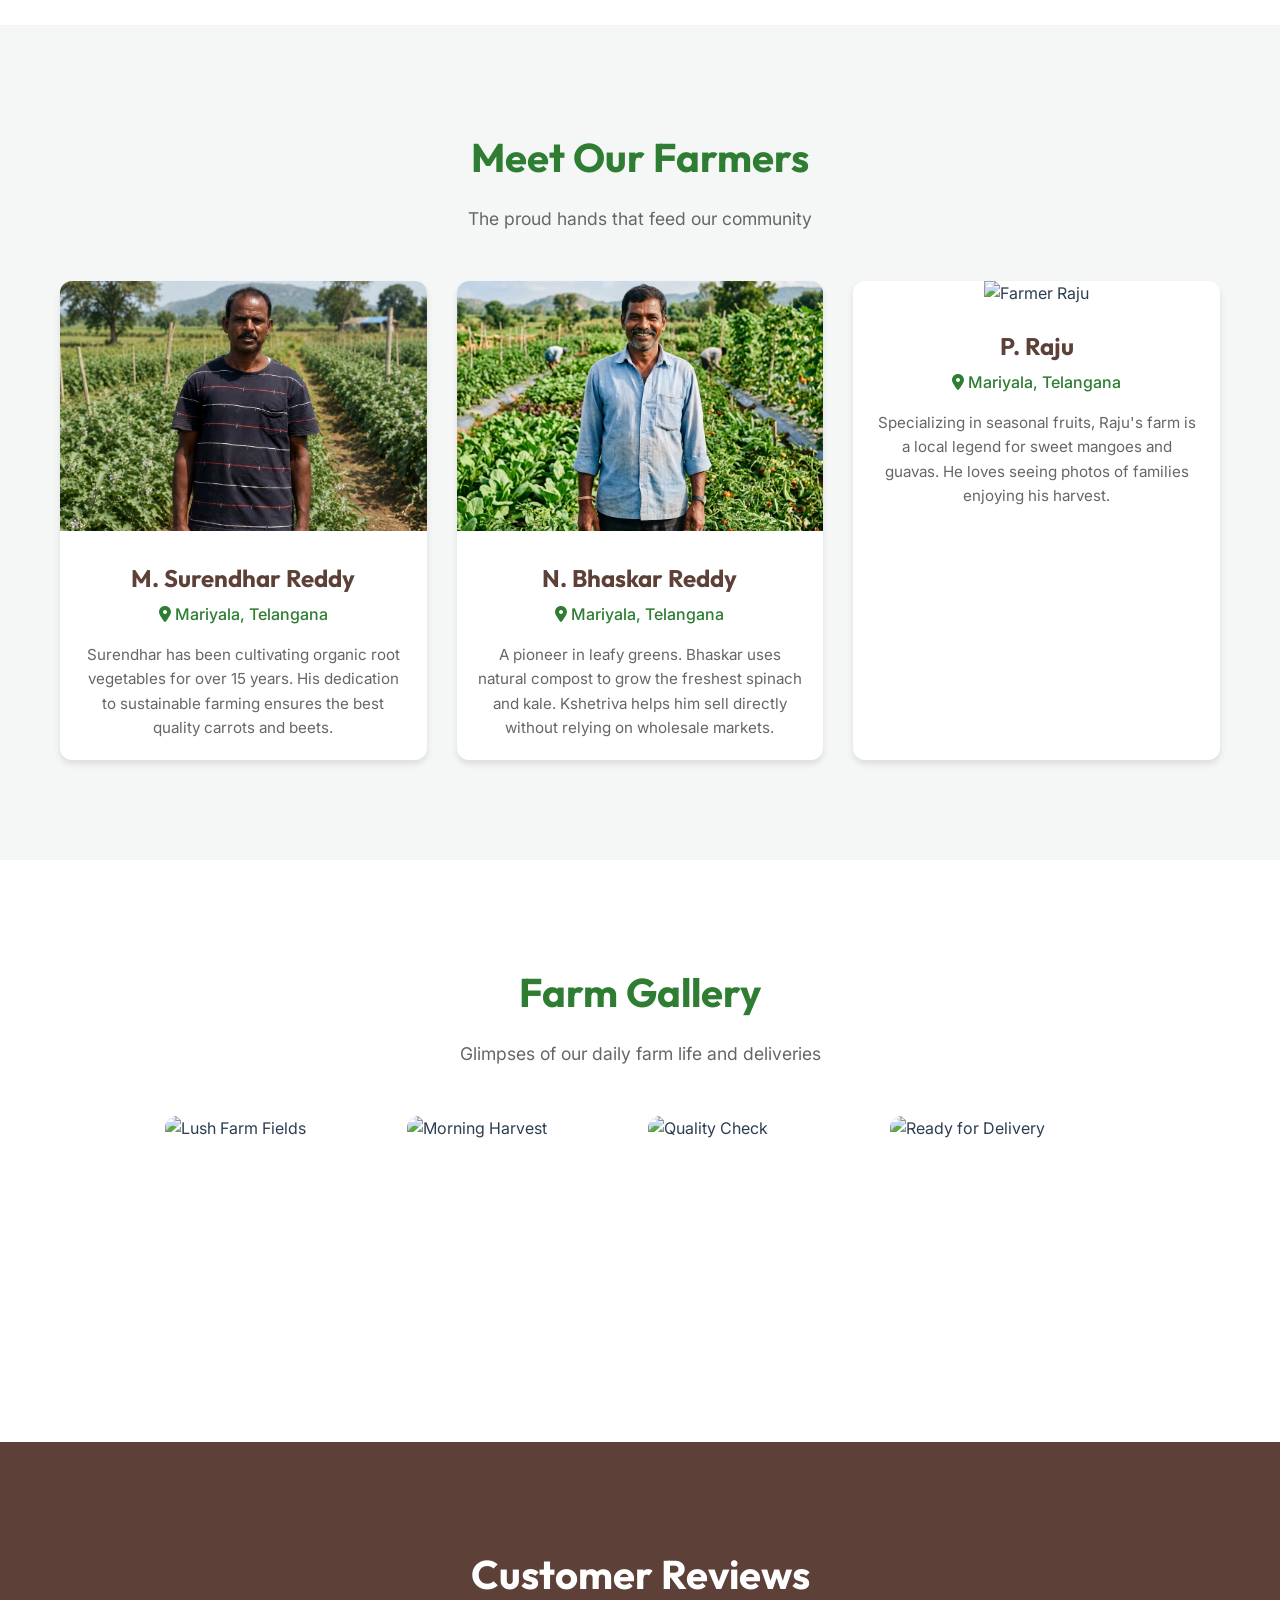
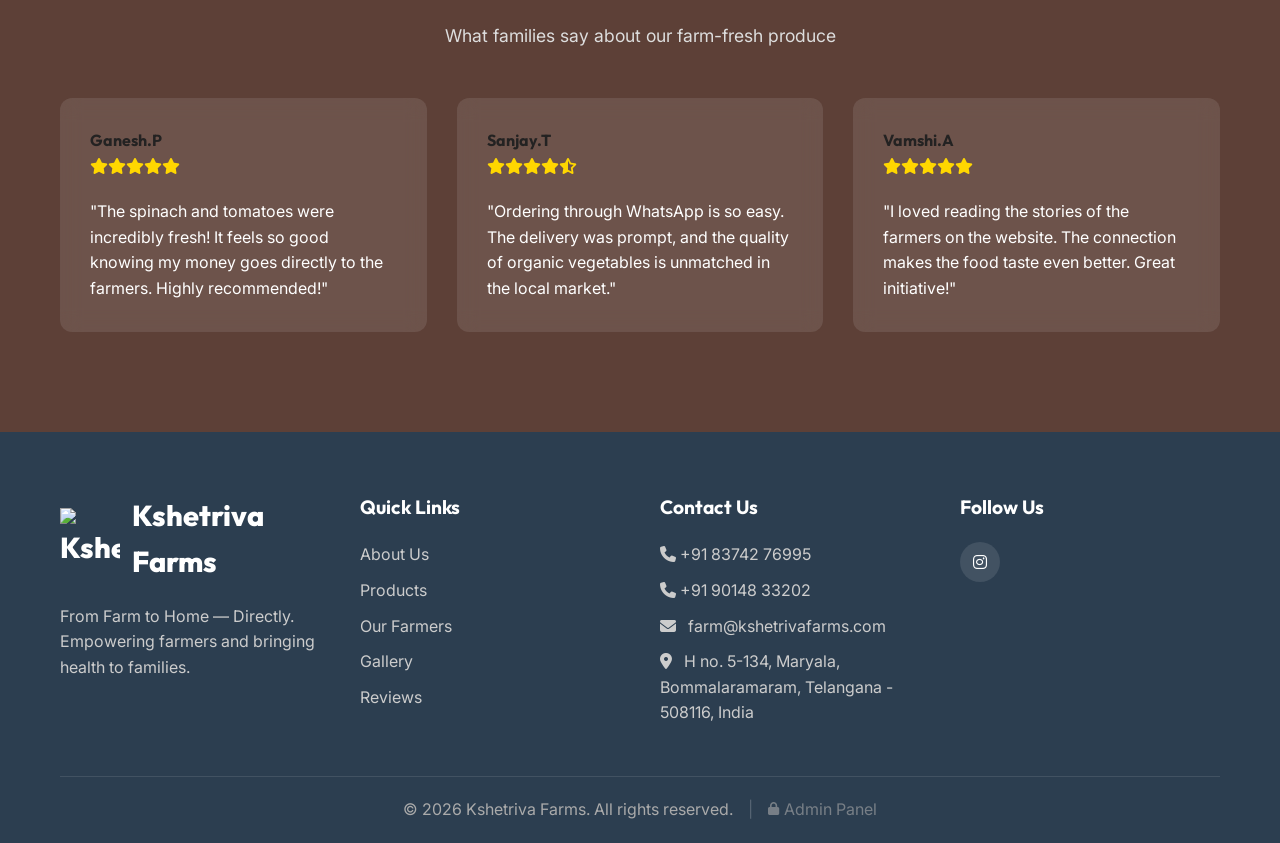
==== commit 6936e9ff: "feat: configure Google Analytics 4 tracking with active Measurement ID G-DQ5T03GN36" ====
--- a/index.html
+++ b/index.html
@@ -11,15 +11,15 @@
         content="Kshetriva Farms, fresh vegetables delivery, farm to home, local farmers Telangana, organic vegetables, fresh produce online, Maryala farming">
 
     <!-- Google Search Console -->
-    <meta name="google-site-verification" content="GSC_VERIFICATION_TOKEN_PLACEHOLDER">
+    <meta name="google-site-verification" content="google99060c96993b259c">
 
     <!-- Google Analytics (gtag.js) -->
-    <script async src="https://www.googletagmanager.com/gtag/js?id=G-YOUR_MEASUREMENT_ID"></script>
+    <script async src="https://www.googletagmanager.com/gtag/js?id=G-DQ5T03GN36"></script>
     <script>
         window.dataLayer = window.dataLayer || [];
         function gtag() { dataLayer.push(arguments); }
         gtag('js', new Date());
-        gtag('config', 'G-YOUR_MEASUREMENT_ID');
+        gtag('config', 'G-DQ5T03GN36');
     </script>
 
     <!-- Canonical URL -->
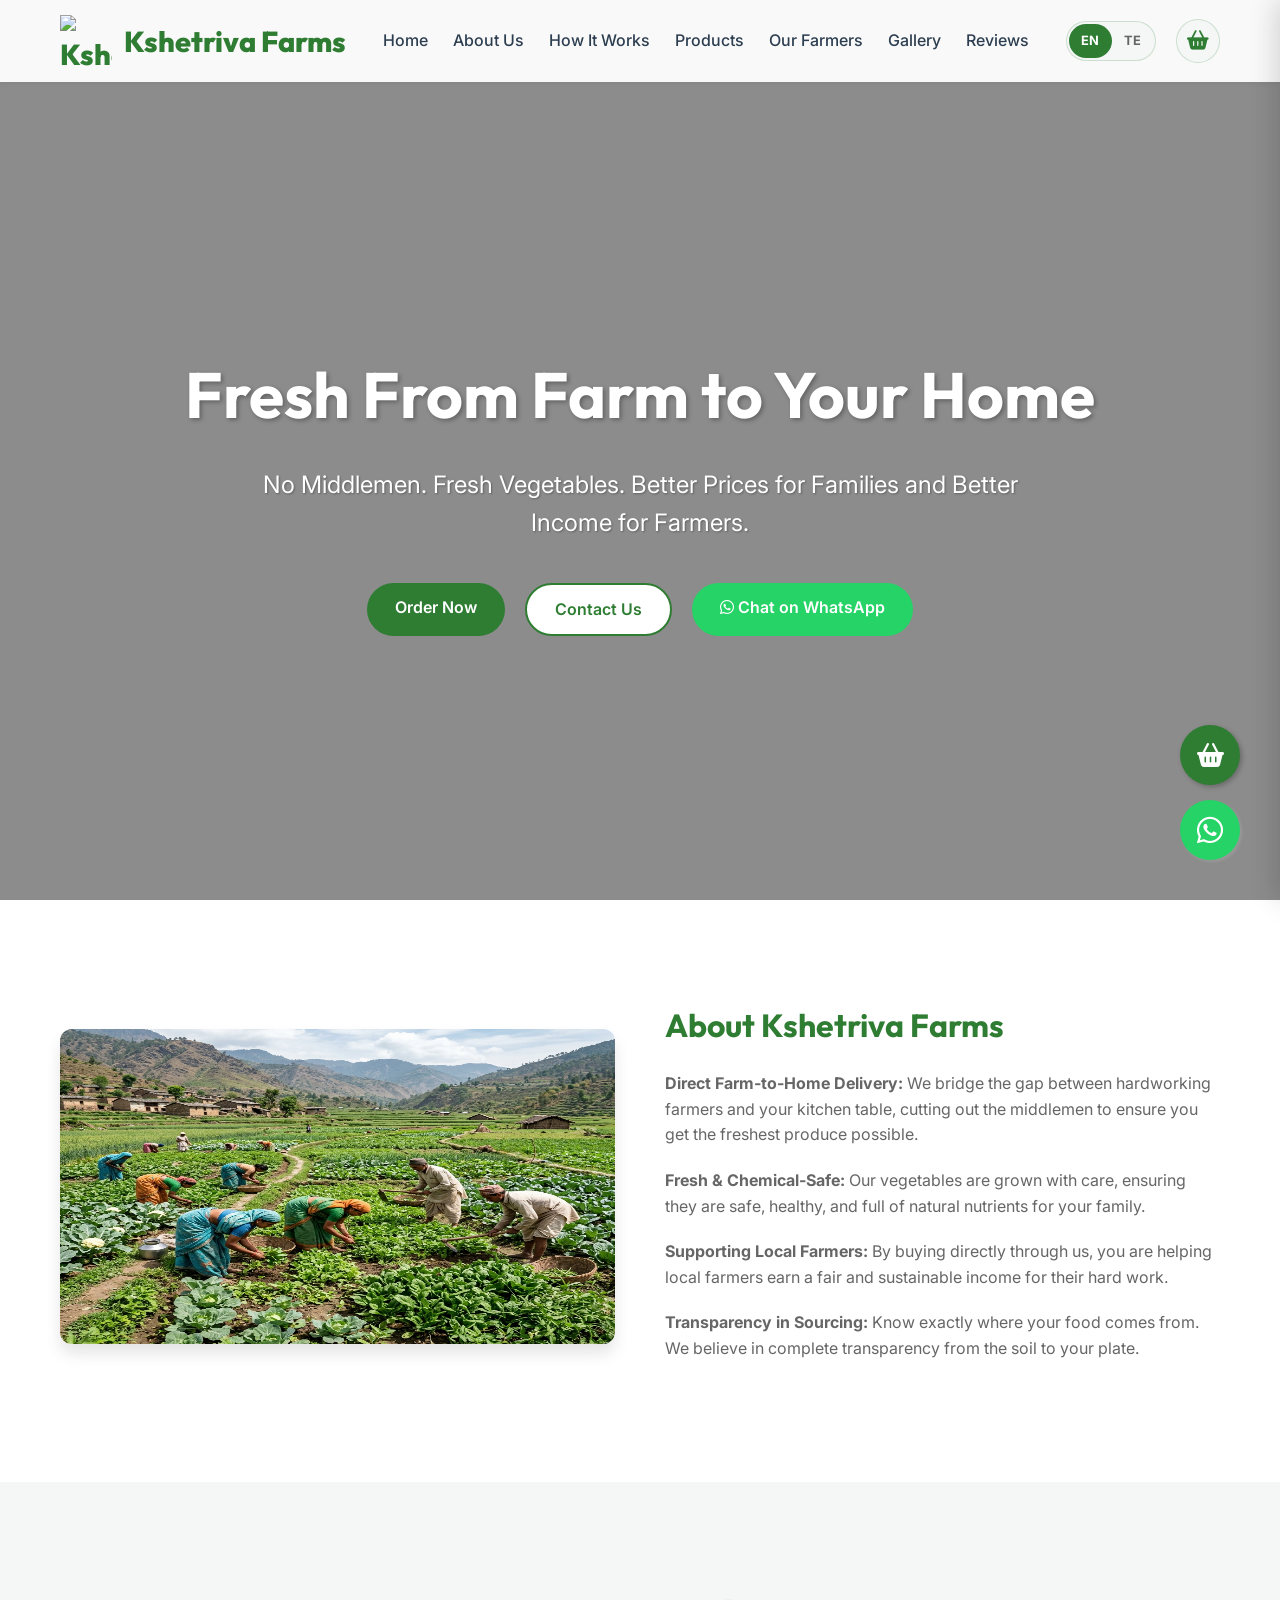
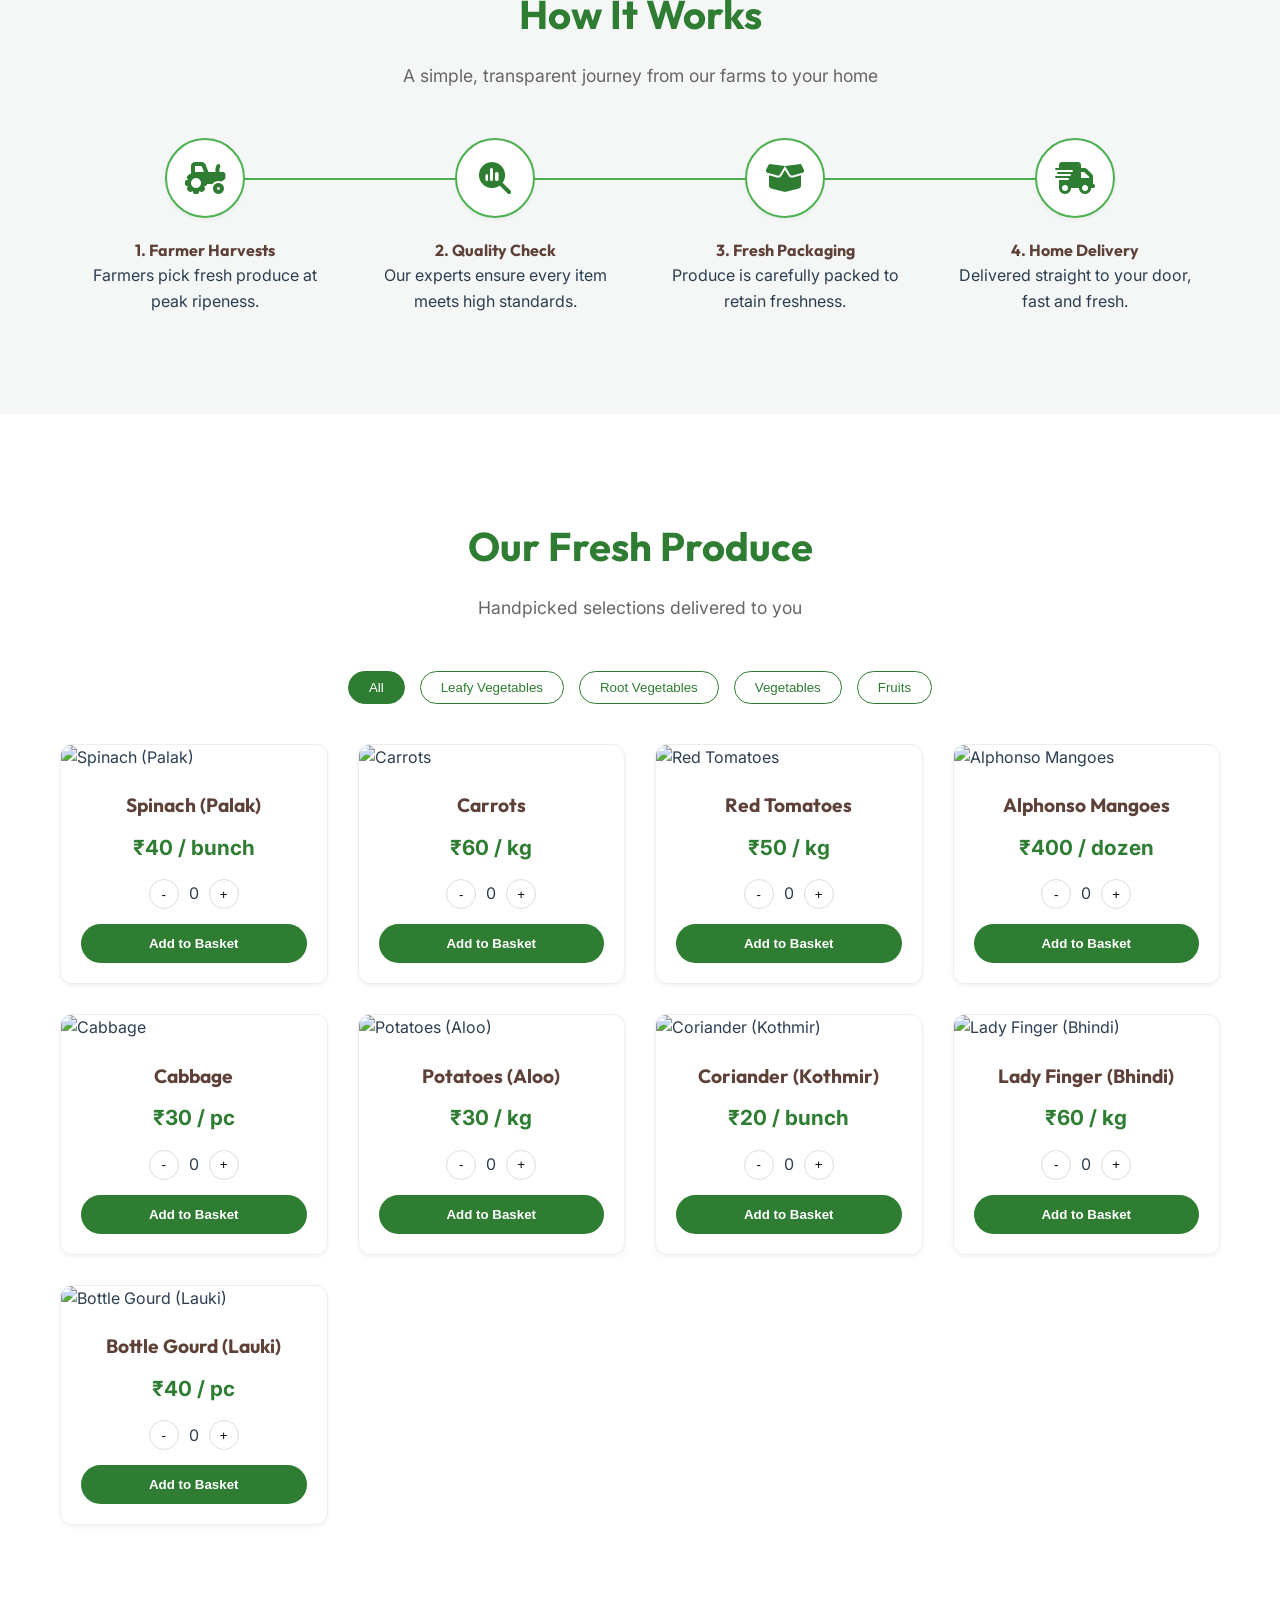
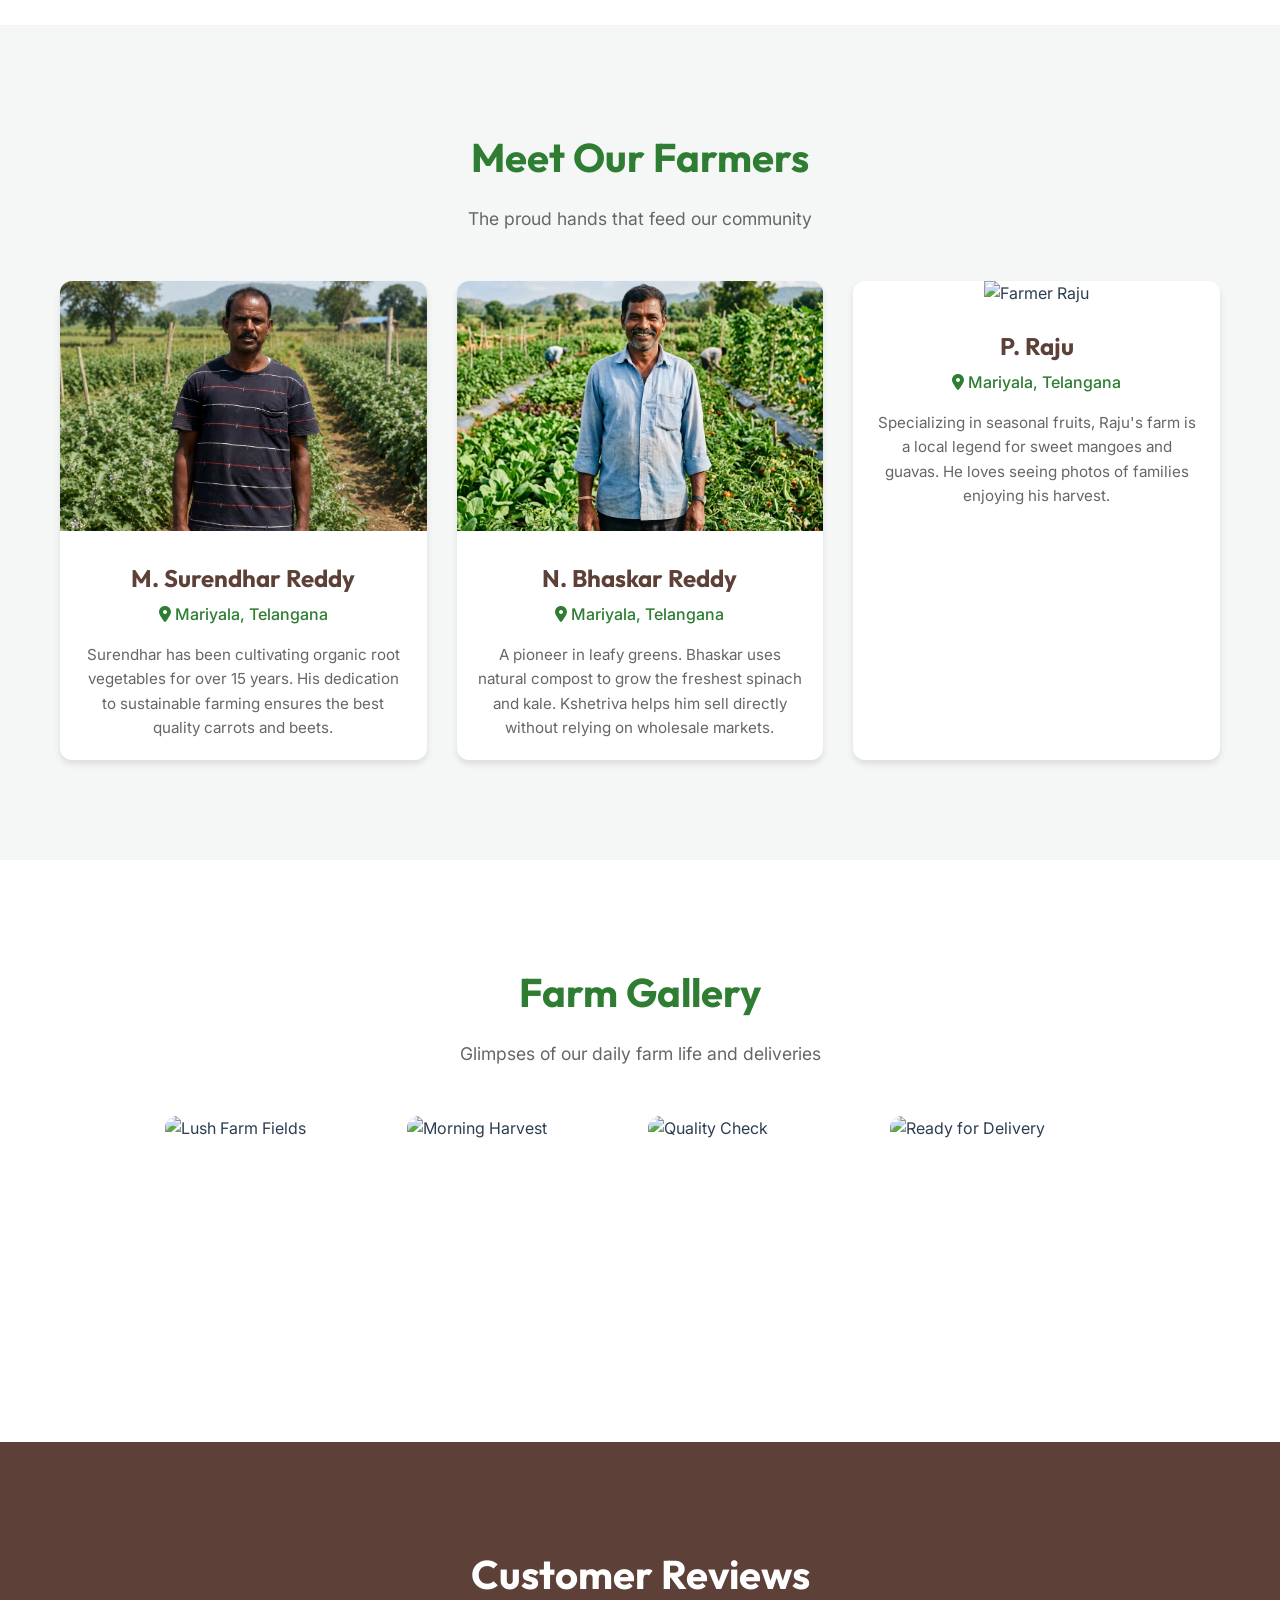
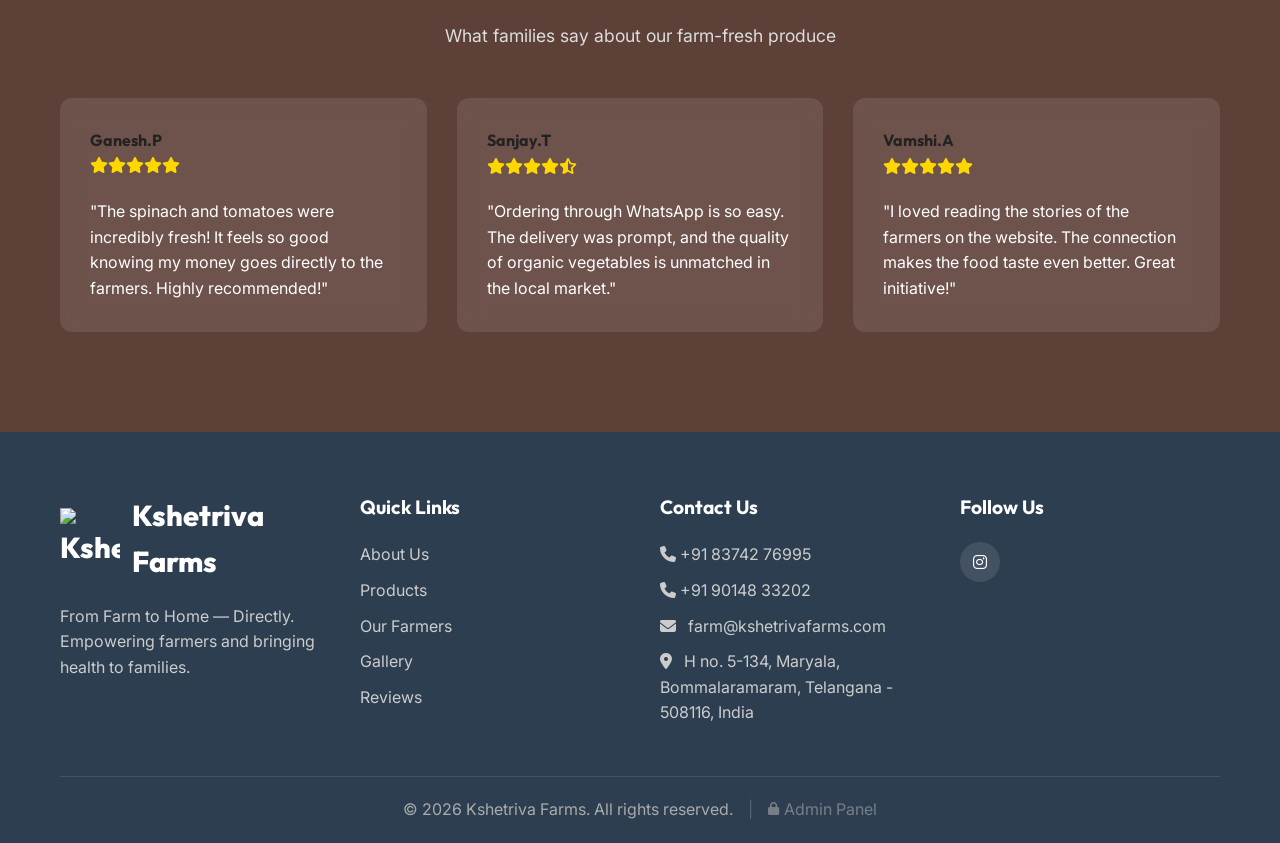
==== commit 0dfb5840: "feat: implement premium PWA installation, Service Worker caching, custom GA4 events, and Cart Recove" ====
--- a/index.html
+++ b/index.html
@@ -63,6 +63,8 @@
     <!-- Favicon and Logo configuration standard links -->
     <link rel="icon" type="image/png" href="images/favicon.png">
     <link rel="apple-touch-icon" href="images/favicon.png">
+    <link rel="manifest" href="manifest.json">
+    <meta name="theme-color" content="#2e7d32">
 
     <!-- Structured Data (JSON-LD LocalBusiness Schema) -->
     <script type="application/ld+json">
@@ -477,6 +479,21 @@
         <i class="fa-solid fa-check-circle"></i> Email copied to clipboard!
     </div>
 
+    <!-- Cart Recovery Notification Toast -->
+    <div class="cart-recovery-toast" id="cartRecoveryToast">
+        <div class="cart-recovery-content">
+            <div class="cart-recovery-icon"><i class="fa-solid fa-shopping-basket"></i></div>
+            <div class="cart-recovery-text">
+                <h4 id="recoveryTitle">Resume Your Basket?</h4>
+                <p id="recoveryDesc">You have items in your draft basket from your last visit.</p>
+            </div>
+        </div>
+        <div class="cart-recovery-buttons">
+            <button class="btn btn-recovery-clear" id="recoveryClearBtn">Clear</button>
+            <button class="btn btn-recovery-resume" id="recoveryResumeBtn">Resume Basket</button>
+        </div>
+    </div>
+
     <!-- Admin Login Modal Overlay -->
     <div class="admin-login-modal" id="adminLoginModal">
         <div class="admin-login-content">
@@ -655,6 +672,17 @@
 
     <!-- Custom Script -->
     <script src="script.js?v=1.5"></script>
+
+    <!-- Register Service Worker -->
+    <script>
+        if ('serviceWorker' in navigator) {
+            window.addEventListener('load', () => {
+                navigator.serviceWorker.register('./sw.js')
+                    .then((reg) => console.log('🌾 Service Worker registered successfully:', reg.scope))
+                    .catch((err) => console.warn('🌾 Service Worker registration failed:', err));
+            });
+        }
+    </script>
 </body>
 
 </html>
--- a/styles.css
+++ b/styles.css
@@ -1211,6 +1211,109 @@
   opacity: 1;
 }
 
+/* Cart Recovery Toast */
+.cart-recovery-toast {
+  position: fixed;
+  bottom: 40px;
+  left: 40px;
+  width: 360px;
+  background: rgba(255, 255, 255, 0.98);
+  border: 1px solid rgba(46, 125, 50, 0.2);
+  box-shadow: 0 10px 30px rgba(0, 0, 0, 0.15);
+  border-radius: var(--border-radius);
+  padding: 20px;
+  z-index: 2000;
+  display: flex;
+  flex-direction: column;
+  gap: 15px;
+  transform: translateY(120px);
+  opacity: 0;
+  pointer-events: none;
+  transition: transform 0.5s cubic-bezier(0.16, 1, 0.3, 1), opacity 0.5s ease;
+  backdrop-filter: blur(10px);
+}
+
+.cart-recovery-toast.show {
+  transform: translateY(0);
+  opacity: 1;
+  pointer-events: auto;
+}
+
+.cart-recovery-content {
+  display: flex;
+  gap: 12px;
+  align-items: flex-start;
+}
+
+.cart-recovery-icon {
+  background: rgba(46, 125, 50, 0.1);
+  color: var(--primary-color);
+  width: 40px;
+  height: 40px;
+  border-radius: 50%;
+  display: flex;
+  align-items: center;
+  justify-content: center;
+  font-size: 1.2rem;
+  flex-shrink: 0;
+}
+
+.cart-recovery-text h4 {
+  font-size: 0.95rem;
+  font-weight: 700;
+  color: var(--text-dark);
+  margin-bottom: 2px;
+}
+
+.cart-recovery-text p {
+  font-size: 0.82rem;
+  color: var(--text-light);
+  line-height: 1.4;
+}
+
+.cart-recovery-buttons {
+  display: flex;
+  gap: 10px;
+  justify-content: flex-end;
+}
+
+.cart-recovery-buttons .btn {
+  padding: 8px 16px;
+  font-size: 0.8rem;
+  border-radius: 20px;
+}
+
+.btn-recovery-clear {
+  background: transparent;
+  color: #888;
+  border: 1px solid #ddd;
+}
+
+.btn-recovery-clear:hover {
+  background: rgba(0, 0, 0, 0.05);
+  color: #333;
+}
+
+.btn-recovery-resume {
+  background: var(--primary-color);
+  color: white;
+}
+
+.btn-recovery-resume:hover {
+  background: var(--secondary-color);
+  transform: translateY(-1px);
+}
+
+@media (max-width: 768px) {
+  .cart-recovery-toast {
+    left: 20px;
+    right: 20px;
+    width: auto;
+    bottom: 20px;
+    z-index: 2100; /* Float higher on mobile */
+  }
+}
+
 /* ==========================================================================
    Admin Portal & Dashboard Styling
    ========================================================================== */
